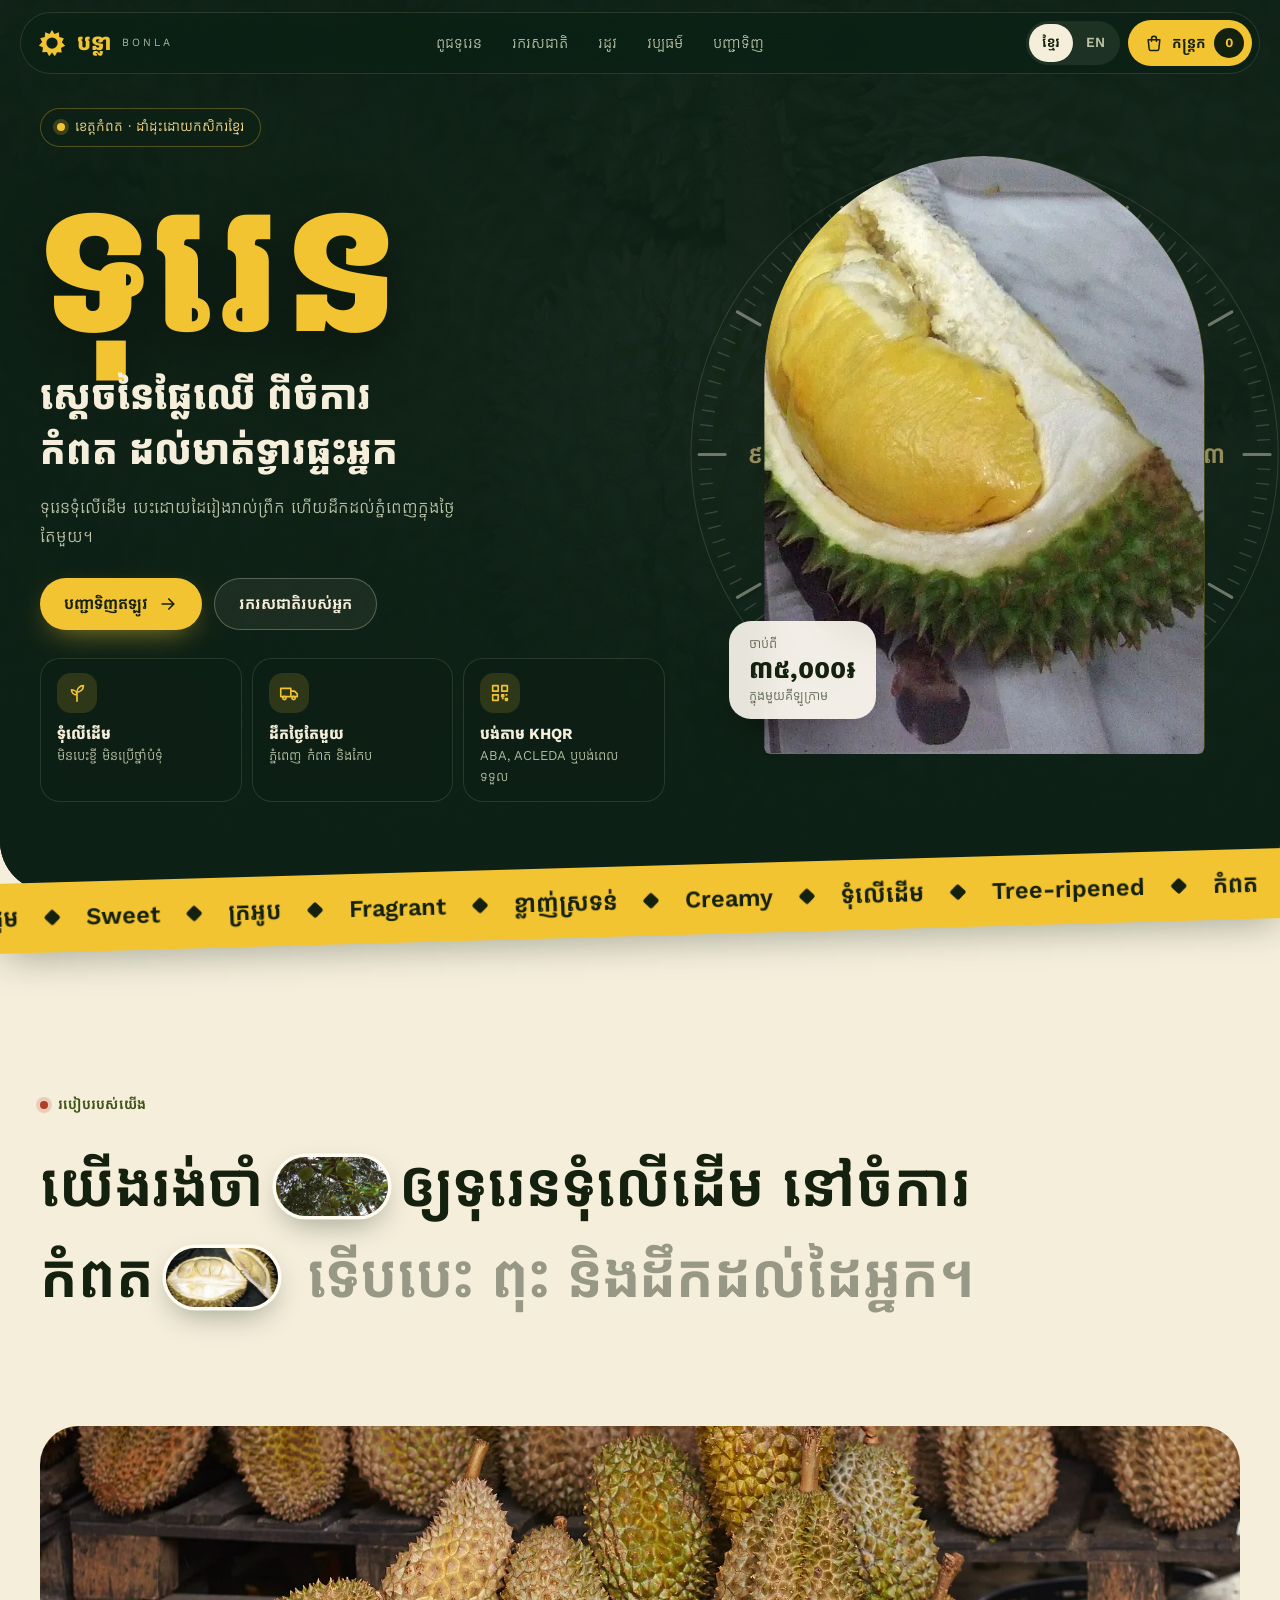
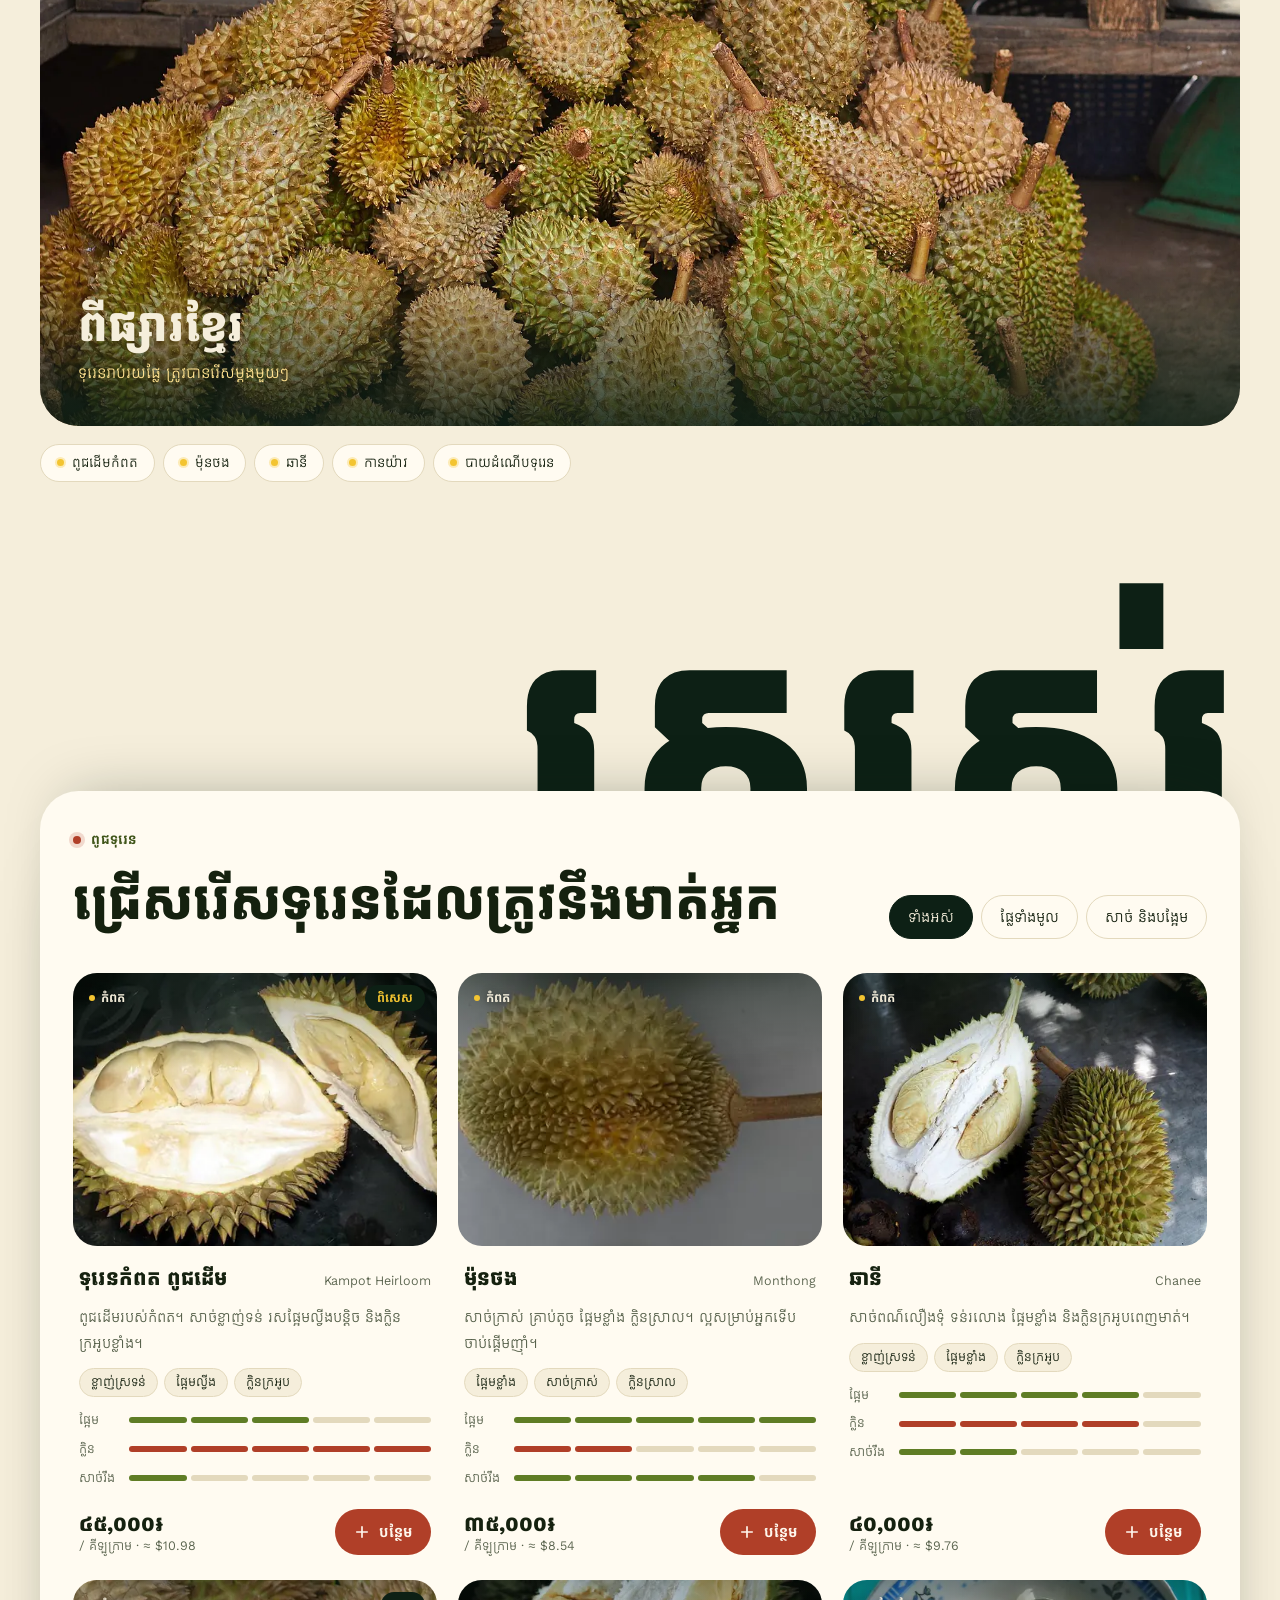
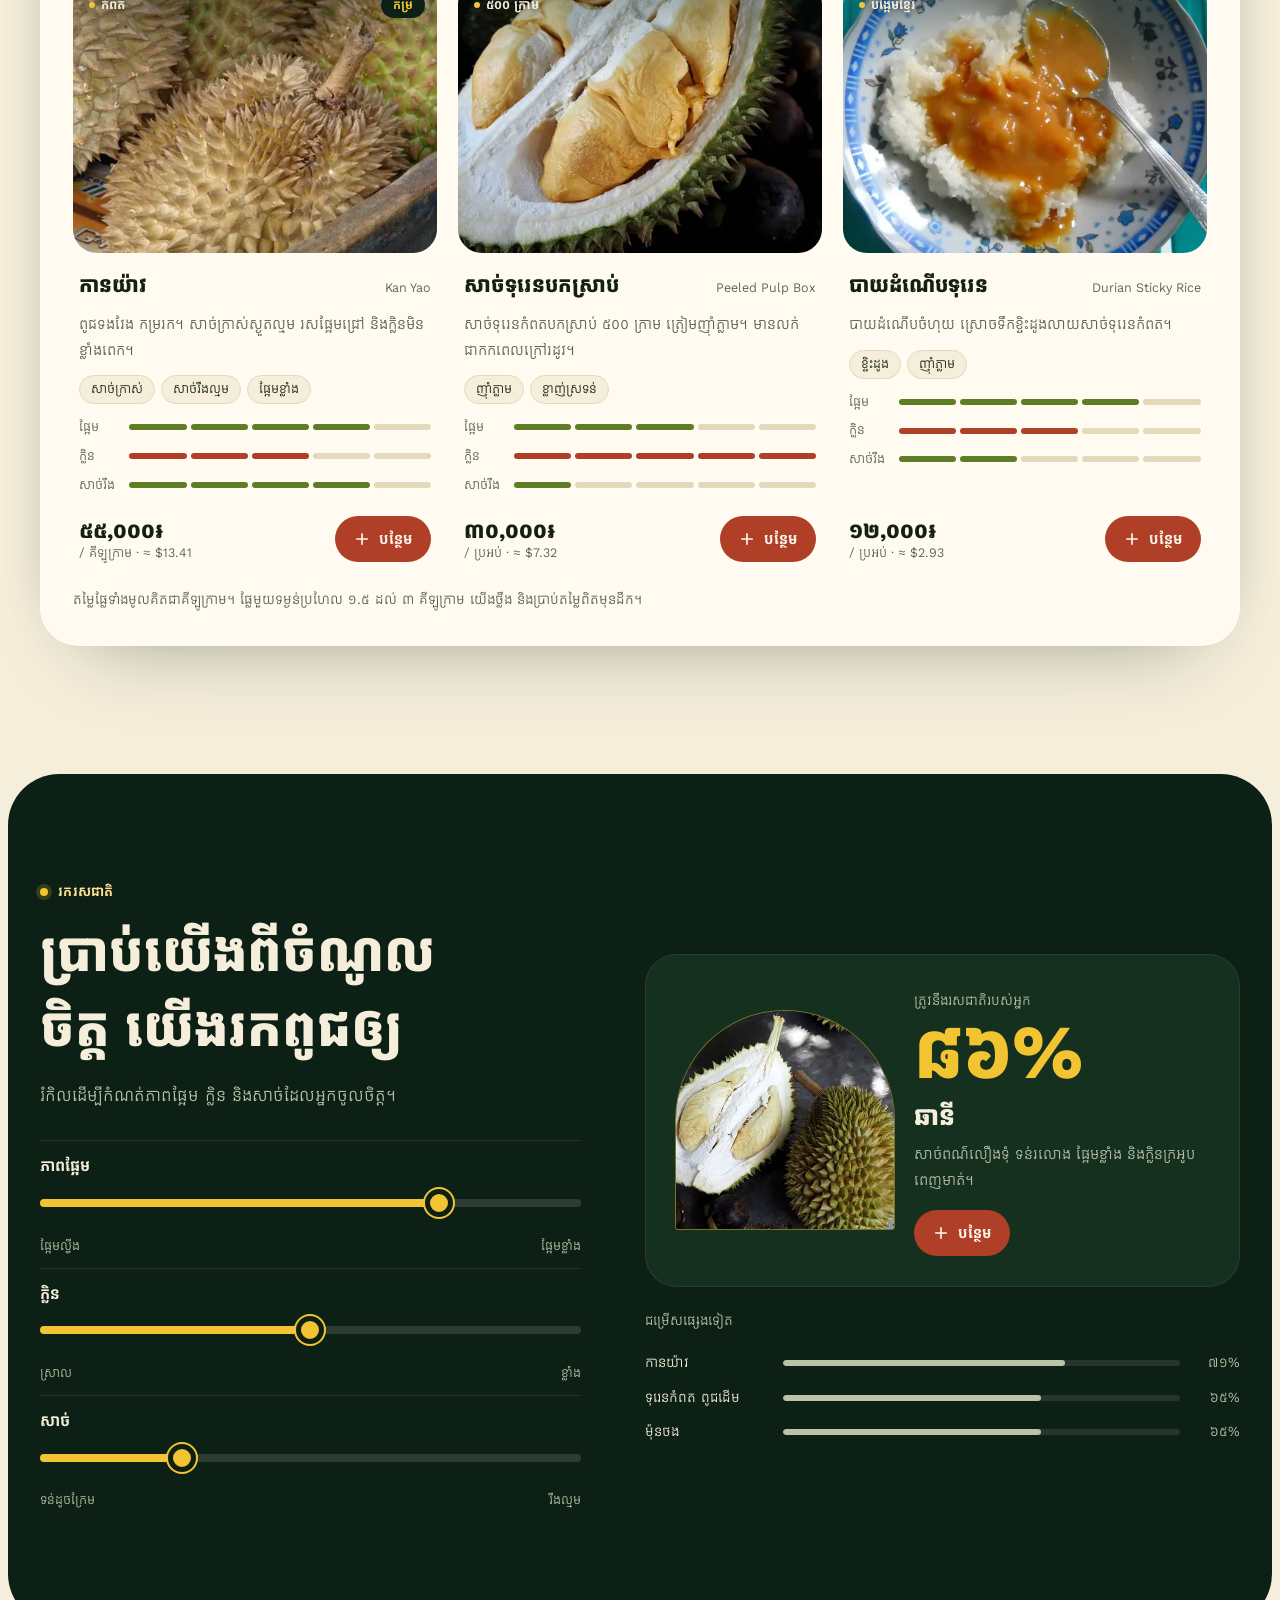
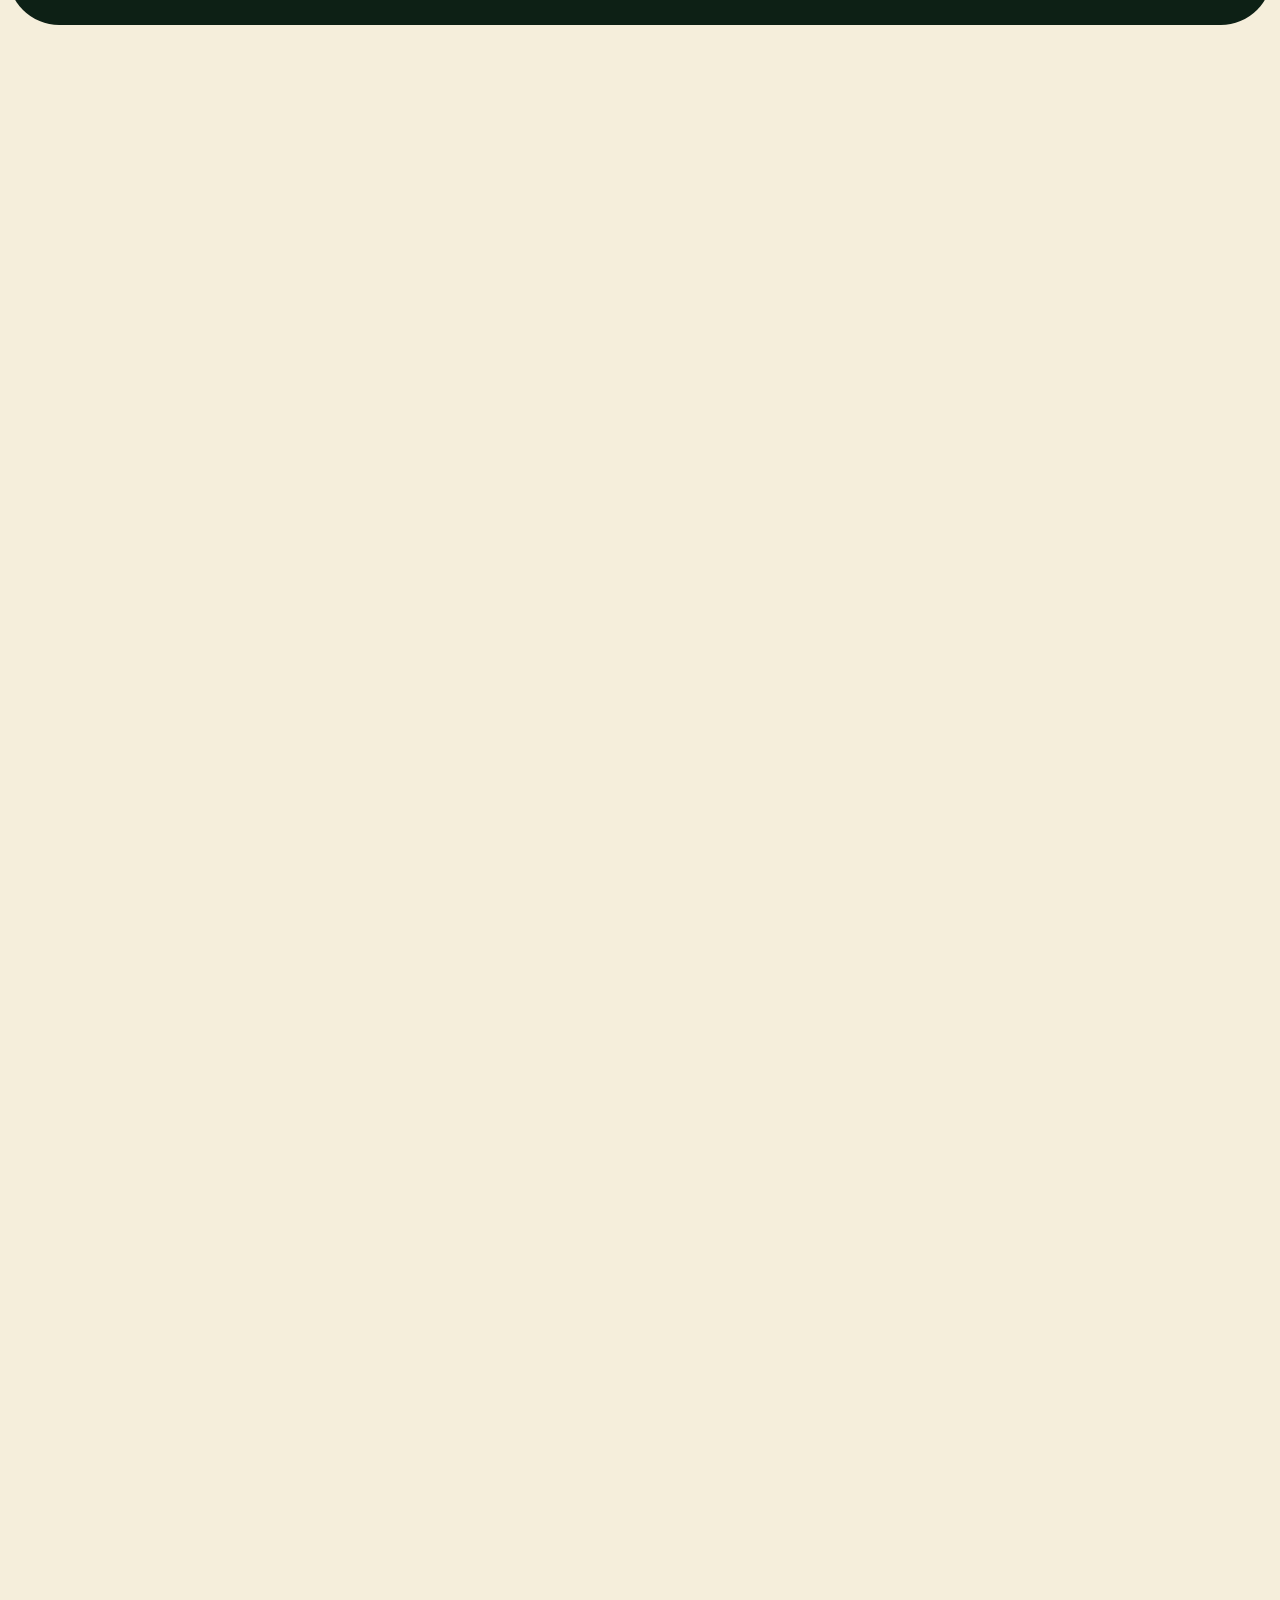
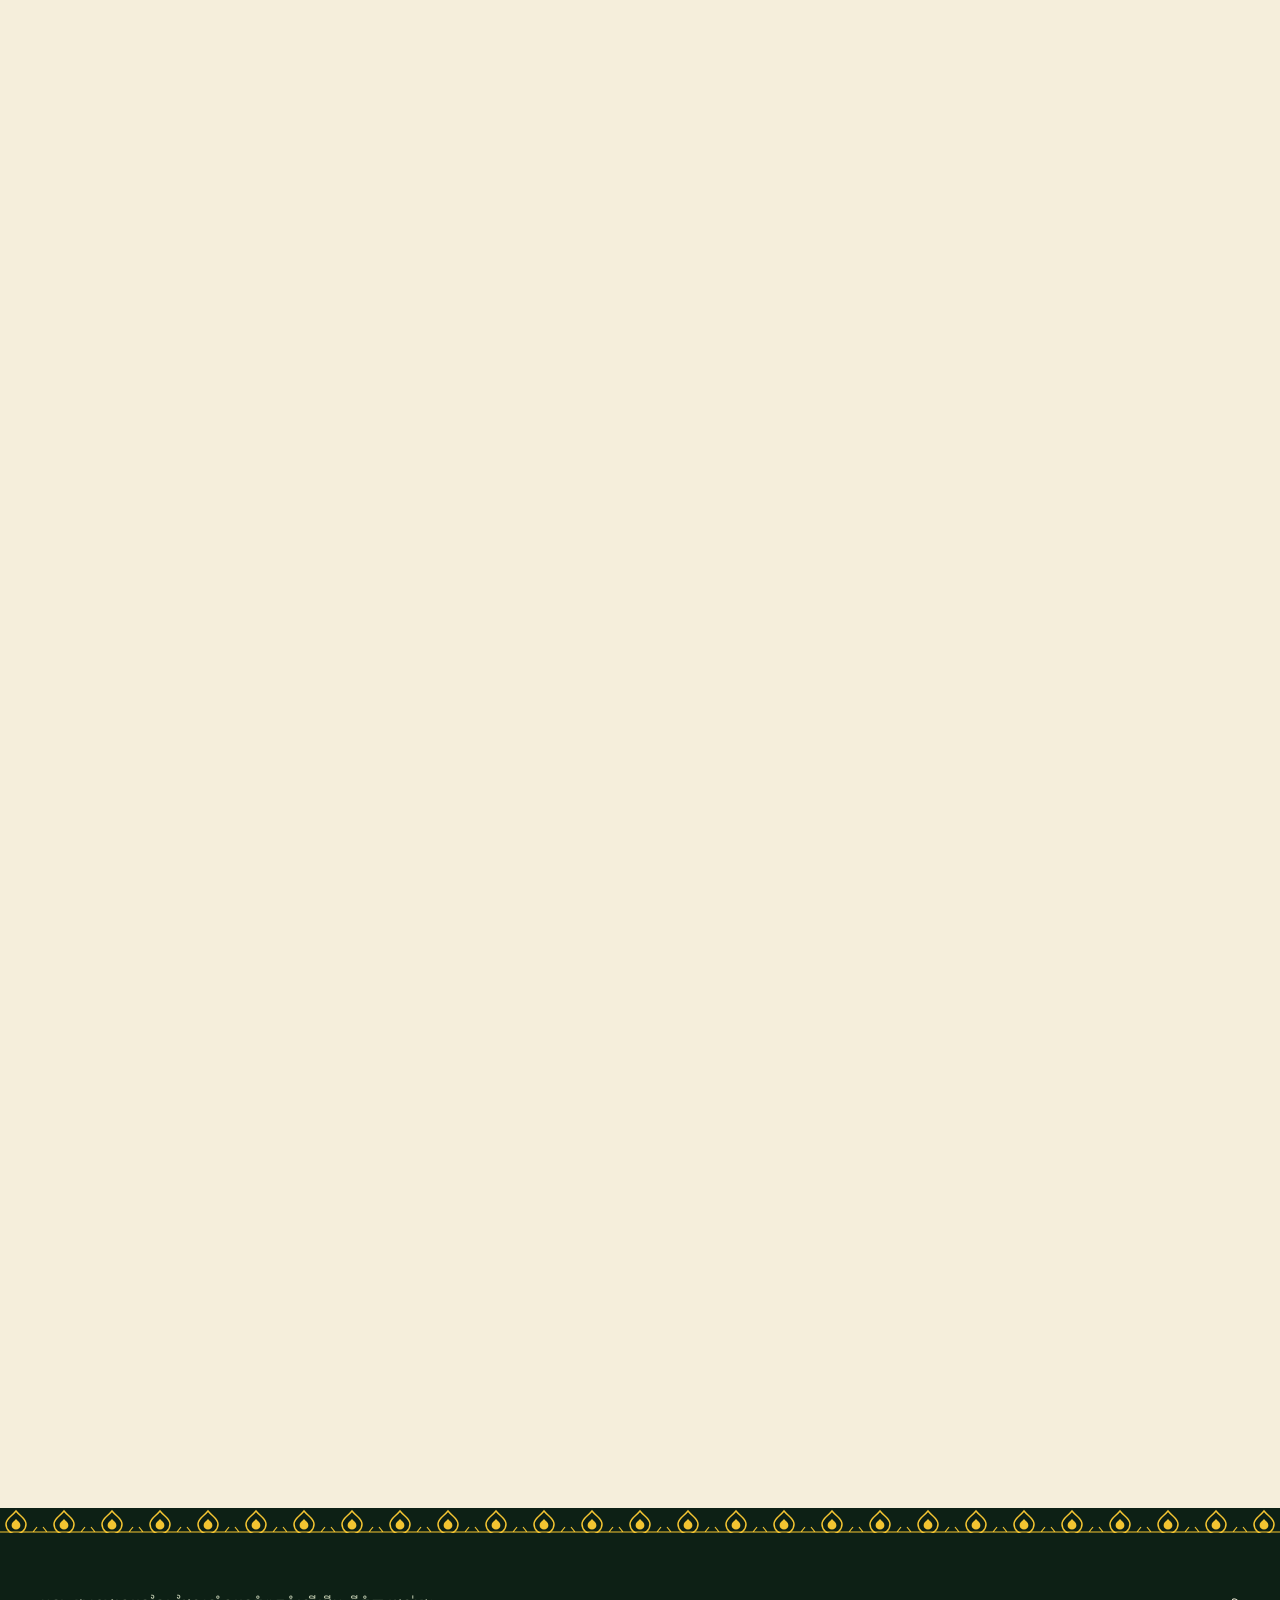
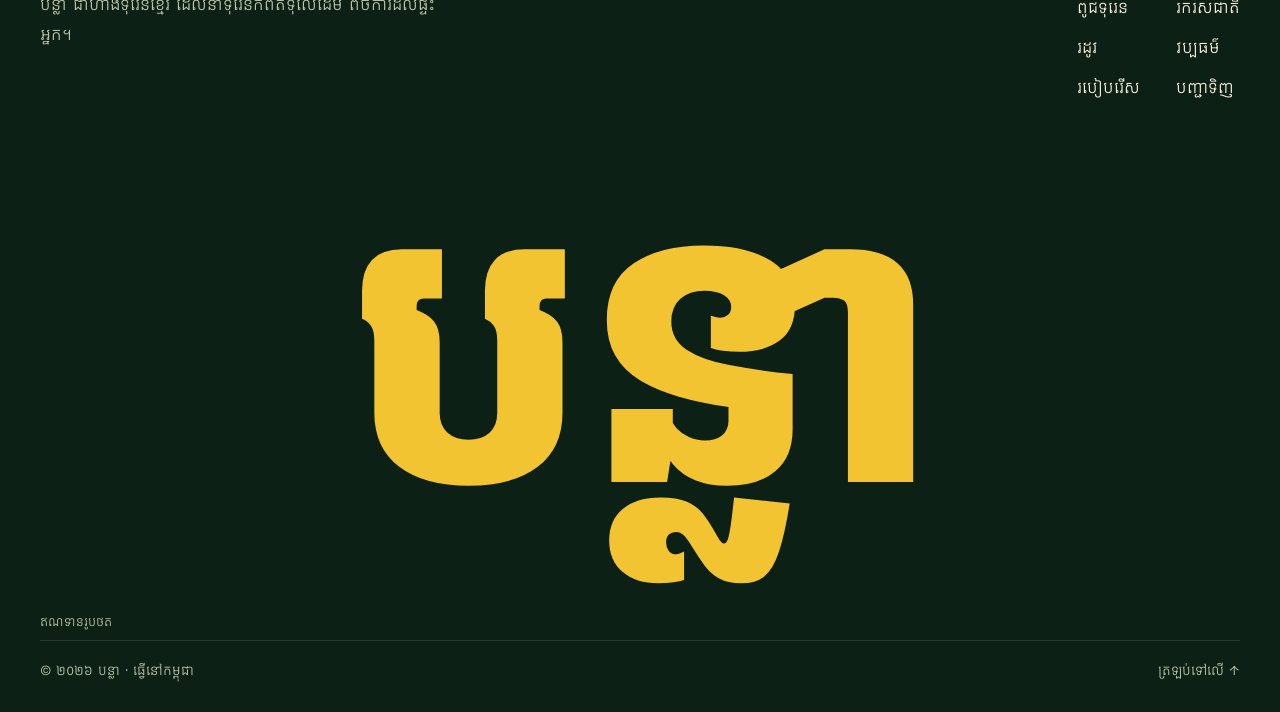
==== index.html @ b30dd7f8 "Bonla: Khmer durian store with real photography Bilingual Khmer/English storefront for Kampot durian" ====
<!doctype html>
<html lang="km">
<head>
  <meta charset="utf-8">
  <meta name="viewport" content="width=device-width, initial-scale=1, viewport-fit=cover">
  <title>បន្លា · Bonla — ទុរេនកំពត</title>
  <meta name="description" content="បន្លា — ហាងទុរេនកំពតទុំលើដើម ដឹកដល់ផ្ទះក្នុងថ្ងៃតែមួយ។ Bonla: tree-ripened Kampot durian, delivered same day in Phnom Penh, Kampot and Kep.">
  <meta name="theme-color" content="#0D2015">
  <link rel="canonical" href="https://tmeta-sudo.github.io/bonla/">
  <meta property="og:type" content="website">
  <meta property="og:site_name" content="Bonla">
  <meta property="og:title" content="បន្លា · Bonla — ទុរេនកំពត">
  <meta property="og:description" content="Tree-ripened Kampot durian from Khmer farmers, delivered same day.">
  <meta property="og:url" content="https://tmeta-sudo.github.io/bonla/">
  <meta property="og:image" content="https://tmeta-sudo.github.io/bonla/assets/photos/market-960.webp">
  <meta property="og:locale" content="km_KH">
  <meta property="og:locale:alternate" content="en_US">
  <meta name="twitter:card" content="summary_large_image">
  <link rel="icon" href="assets/img/favicon.svg" type="image/svg+xml">
  <link rel="manifest" href="site.webmanifest">
  <link rel="preconnect" href="https://fonts.googleapis.com">
  <link rel="preconnect" href="https://fonts.gstatic.com" crossorigin>
  <link rel="stylesheet" href="https://fonts.googleapis.com/css2?family=Kantumruy+Pro:ital,wght@0,300..700;1,300..700&display=swap">
  <link rel="preload" as="image" href="assets/photos/hero-open-560.webp" imagesrcset="assets/photos/hero-open-560.webp 560w, assets/photos/hero-open-1000.webp 922w" imagesizes="(max-width: 820px) 80vw, 460px" fetchpriority="high">
  <link rel="stylesheet" href="assets/css/styles.css">
  <script defer src="assets/js/data.js"></script>
  <script defer src="assets/js/app.js"></script>
  <script type="application/ld+json">
  {
    "@context": "https://schema.org",
    "@type": "Store",
    "name": "Bonla · បន្លា",
    "description": "Tree-ripened Kampot durian, delivered same day.",
    "url": "https://tmeta-sudo.github.io/bonla/",
    "image": "https://tmeta-sudo.github.io/bonla/assets/photos/market-960.webp",
    "areaServed": ["Phnom Penh", "Kampot", "Kep", "Cambodia"],
    "address": { "@type": "PostalAddress", "addressLocality": "Kampot", "addressCountry": "KH" },
    "currenciesAccepted": "KHR, USD",
    "paymentAccepted": "KHQR, Cash"
  }
  </script>
</head>
<body>
<a class="skip" href="#varieties" data-i18n="a11y.skip">រំលងទៅពូជទុរេន</a>

<header class="nav" id="nav">
  <div class="nav__in">
    <a class="brand" href="#top" aria-label="Bonla">
      <span class="brand__mark" aria-hidden="true"><svg viewBox="0 0 32 32"><path d="M16 2l2.6 4.3 4.7-1.7.4 5 4.9 1.2-2.1 4.5 3.5 3.6-4.4 2.3.8 5-5-.3L19 30l-3-4-3 4-2.4-4.4-5 .3.8-5-4.4-2.3 3.5-3.6L3.4 10.8l4.9-1.2.4-5 4.7 1.7z" fill="currentColor"/><circle cx="16" cy="16" r="6" fill="#0D2015"/></svg></span>
      <span class="brand__km">បន្លា</span>
      <span class="brand__en">BONLA</span>
    </a>
    <nav class="nav__links" aria-label="Main">
      <a href="#varieties" data-i18n="nav.varieties">ពូជទុរេន</a>
      <a href="#finder" data-i18n="nav.finder">រករសជាតិ</a>
      <a href="#season" data-i18n="nav.season">រដូវ</a>
      <a href="#culture" data-i18n="nav.culture">វប្បធម៌</a>
      <a href="#order" data-i18n="nav.order">បញ្ជាទិញ</a>
    </nav>
    <div class="nav__actions">
      <div class="lang" role="group" aria-label="Language">
        <button type="button" data-lang="km" aria-pressed="true">ខ្មែរ</button>
        <button type="button" data-lang="en" aria-pressed="false">EN</button>
      </div>
      <button type="button" class="cart-btn" id="cartOpen" aria-haspopup="dialog">
        <svg viewBox="0 0 24 24" aria-hidden="true"><path d="M5 8h14l-1.2 11.2a2 2 0 0 1-2 1.8H8.2a2 2 0 0 1-2-1.8L5 8z" fill="none" stroke="currentColor" stroke-width="1.8" stroke-linejoin="round"/><path d="M9 10V7a3 3 0 0 1 6 0v3" fill="none" stroke="currentColor" stroke-width="1.8" stroke-linecap="round"/></svg>
        <span class="cart-btn__label" data-i18n="nav.cart">កន្ត្រក</span>
        <span class="cart-btn__count" id="cartCount">០</span>
      </button>
    </div>
  </div>
</header>

<main>
  <!-- HERO -->
  <section class="hero" id="top">
    <img class="hero__bg" src="assets/photos/hero-texture-960.webp" srcset="assets/photos/hero-texture-960.webp 960w, assets/photos/hero-texture-1920.webp 1920w" sizes="100vw" alt="" width="1920" height="1280" decoding="async">
    <div class="wrap hero__in" id="heroStage">
      <div class="hero__copy">
        <p class="eyebrow"><span class="dot" aria-hidden="true"></span><span data-i18n="hero.eyebrow">ខេត្តកំពត · ដាំដុះដោយកសិករខ្មែរ</span></p>
        <p class="hero__word" aria-hidden="true">ទុរេន</p>
        <h1 data-i18n="hero.title">ស្តេចនៃផ្លែឈើ ពីចំការកំពត ដល់មាត់ទ្វារផ្ទះអ្នក</h1>
        <p class="hero__sub" data-i18n="hero.sub">ទុរេនទុំលើដើម បេះដោយដៃរៀងរាល់ព្រឹក ហើយដឹកដល់ភ្នំពេញក្នុងថ្ងៃតែមួយ។</p>
        <div class="hero__cta">
          <a class="btn btn--gold" href="#varieties"><span data-i18n="hero.cta1">បញ្ជាទិញឥឡូវ</span><svg viewBox="0 0 24 24" aria-hidden="true"><path d="M5 12h14M13 6l6 6-6 6" fill="none" stroke="currentColor" stroke-width="2" stroke-linecap="round" stroke-linejoin="round"/></svg></a>
          <a class="btn btn--ghost" href="#finder" data-i18n="hero.cta2">រករសជាតិរបស់អ្នក</a>
        </div>
      </div>
      <div class="hero__visual">
        <svg class="dial" id="dial" viewBox="-300 -300 600 600" aria-hidden="true"></svg>
        <figure class="arch">
          <img src="assets/photos/hero-open-560.webp" srcset="assets/photos/hero-open-560.webp 560w, assets/photos/hero-open-1000.webp 922w" sizes="(max-width: 820px) 80vw, 460px" width="922" height="1253" alt="ទុរេនពុះចំហ សាច់ពណ៌លឿងទុំ" data-i18n-alt="hero.alt" fetchpriority="high">
        </figure>
        <div class="float-card" aria-hidden="true">
          <span class="float-card__k" data-i18n="hero.cardK">ចាប់ពី</span>
          <strong id="heroFrom">៣៥,០០០៛</strong>
          <span class="float-card__k" data-i18n="hero.cardU">ក្នុងមួយគីឡូក្រាម</span>
        </div>
      </div>
      <ul class="facts">
        <li><span class="facts__ic" aria-hidden="true"><svg viewBox="0 0 24 24"><path d="M12 21V11M12 11c0-4 3-7 7-7 0 4-3 7-7 7zM12 14c0-3-2.5-5.5-6-5.5 0 3 2.5 5.5 6 5.5z" fill="none" stroke="currentColor" stroke-width="1.8" stroke-linecap="round" stroke-linejoin="round"/></svg></span><div><strong data-i18n="facts.t1">ទុំលើដើម</strong><span data-i18n="facts.d1">មិនបេះខ្ចី មិនប្រើថ្នាំបំទុំ</span></div></li>
        <li><span class="facts__ic" aria-hidden="true"><svg viewBox="0 0 24 24"><path d="M3 7h11v9H3zM14 10h4l3 3v3h-7" fill="none" stroke="currentColor" stroke-width="1.8" stroke-linejoin="round"/><circle cx="7" cy="17.5" r="1.8" fill="none" stroke="currentColor" stroke-width="1.8"/><circle cx="17" cy="17.5" r="1.8" fill="none" stroke="currentColor" stroke-width="1.8"/></svg></span><div><strong data-i18n="facts.t2">ដឹកថ្ងៃតែមួយ</strong><span data-i18n="facts.d2">ភ្នំពេញ កំពត និងកែប</span></div></li>
        <li><span class="facts__ic" aria-hidden="true"><svg viewBox="0 0 24 24"><path d="M4 4h6v6H4zM14 4h6v6h-6zM4 14h6v6H4zM14 14h2v2h-2zM18 18h2v2h-2zM14 18h2M18 14h2" fill="none" stroke="currentColor" stroke-width="1.8" stroke-linejoin="round"/></svg></span><div><strong data-i18n="facts.t3">បង់តាម KHQR</strong><span data-i18n="facts.d3">ABA, ACLEDA ឬបង់ពេលទទួល</span></div></li>
      </ul>
    </div>
  </section>

  <!-- MARQUEE -->
  <div class="marquee" aria-hidden="true">
    <div class="marquee__track">
      <span>ផ្អែម</span><i></i><span>Sweet</span><i></i><span>ក្រអូប</span><i></i><span>Fragrant</span><i></i><span>ខ្លាញ់ស្រទន់</span><i></i><span>Creamy</span><i></i><span>ទុំលើដើម</span><i></i><span>Tree-ripened</span><i></i><span>កំពត</span><i></i><span>Kampot</span><i></i>
      <span>ផ្អែម</span><i></i><span>Sweet</span><i></i><span>ក្រអូប</span><i></i><span>Fragrant</span><i></i><span>ខ្លាញ់ស្រទន់</span><i></i><span>Creamy</span><i></i><span>ទុំលើដើម</span><i></i><span>Tree-ripened</span><i></i><span>កំពត</span><i></i><span>Kampot</span><i></i>
    </div>
  </div>

  <!-- STATEMENT -->
  <section class="statement">
    <div class="wrap">
      <p class="kicker"><span class="dot" aria-hidden="true"></span><span data-i18n="statement.kicker">របៀបរបស់យើង</span></p>
      <p class="statement__text reveal" data-i18n="statement.text">យើងរង់ចាំ<span class="ci ci--tree" aria-hidden="true"></span>ឲ្យទុរេនទុំលើដើម នៅចំការកំពត<span class="ci ci--open" aria-hidden="true"></span> <span class="fade">ទើបបេះ ពុះ និងដឹកដល់ដៃអ្នក។</span></p>
    </div>
  </section>

  <!-- MARKET BAND -->
  <section class="band">
    <div class="wrap">
      <figure class="band__fig">
        <img src="assets/photos/market-960.webp" srcset="assets/photos/market-960.webp 960w, assets/photos/market-1920.webp 1863w" sizes="(max-width: 1240px) 100vw, 1200px" width="1863" height="1241" alt="គំនរទុរេននៅផ្សារក្នុងប្រទេសកម្ពុជា" data-i18n-alt="band.alt" loading="lazy" decoding="async">
        <figcaption class="band__cap">
          <span class="band__title" data-i18n="band.title">ពីផ្សារខ្មែរ</span>
          <span class="band__sub" data-i18n="band.sub">ទុរេនរាប់រយផ្លែ ត្រូវបានរើសម្តងមួយៗ</span>
        </figcaption>
      </figure>
      <ul class="band__tags">
        <li data-i18n="band.t1">ពូជដើមកំពត</li>
        <li data-i18n="band.t2">ម៉ុនថង</li>
        <li data-i18n="band.t3">ឆានី</li>
        <li data-i18n="band.t4">កានយ៉ាវ</li>
        <li data-i18n="band.t5">បាយដំណើបទុរេន</li>
      </ul>
    </div>
  </section>

  <!-- VARIETIES -->
  <section class="varieties" id="varieties">
    <div class="wrap">
      <div class="bigword" aria-hidden="true">ស្រស់</div>
      <div class="panel">
        <div class="sec-head">
          <div>
            <p class="kicker"><span class="dot" aria-hidden="true"></span><span data-i18n="var.kicker">ពូជទុរេន</span></p>
            <h2 data-i18n="var.title">ជ្រើសរើសទុរេនដែលត្រូវនឹងមាត់អ្នក</h2>
          </div>
          <div class="filters" role="group" aria-label="Filter">
            <button type="button" class="filter" data-filter="all" aria-pressed="true" data-i18n="var.all">ទាំងអស់</button>
            <button type="button" class="filter" data-filter="fruit" aria-pressed="false" data-i18n="var.fruit">ផ្លែទាំងមូល</button>
            <button type="button" class="filter" data-filter="treat" aria-pressed="false" data-i18n="var.treat">សាច់ និងបង្អែម</button>
          </div>
        </div>
        <div class="grid" id="productGrid"></div>
        <p class="note" data-i18n="var.note">តម្លៃផ្លែទាំងមូលគិតជាគីឡូក្រាម។ ផ្លែមួយទម្ងន់ប្រហែល ១.៥ ដល់ ៣ គីឡូក្រាម យើងថ្លឹង និងប្រាប់តម្លៃពិតមុនដឹក។</p>
      </div>
    </div>
  </section>

  <!-- FINDER -->
  <section class="finder" id="finder">
    <div class="wrap finder__in">
      <div class="finder__controls">
        <p class="kicker kicker--dark"><span class="dot" aria-hidden="true"></span><span data-i18n="finder.kicker">រករសជាតិ</span></p>
        <h2 data-i18n="finder.title">ប្រាប់យើងពីចំណូលចិត្ត យើងរកពូជឲ្យ</h2>
        <p class="lead" data-i18n="finder.sub">រំកិលដើម្បីកំណត់ភាពផ្អែម ក្លិន និងសាច់ដែលអ្នកចូលចិត្ត។</p>
        <div class="range">
          <label for="fSweet" data-i18n="finder.sweet">ភាពផ្អែម</label>
          <input type="range" id="fSweet" min="1" max="5" step="1" value="4">
          <div class="range__ends"><span data-i18n="finder.sweetLo">ផ្អែមល្វីង</span><span data-i18n="finder.sweetHi">ផ្អែមខ្លាំង</span></div>
        </div>
        <div class="range">
          <label for="fAroma" data-i18n="finder.aroma">ក្លិន</label>
          <input type="range" id="fAroma" min="1" max="5" step="1" value="3">
          <div class="range__ends"><span data-i18n="finder.aromaLo">ស្រាល</span><span data-i18n="finder.aromaHi">ខ្លាំង</span></div>
        </div>
        <div class="range">
          <label for="fTexture" data-i18n="finder.texture">សាច់</label>
          <input type="range" id="fTexture" min="1" max="5" step="1" value="2">
          <div class="range__ends"><span data-i18n="finder.textureLo">ទន់ដូចក្រែម</span><span data-i18n="finder.textureHi">រឹងល្មម</span></div>
        </div>
      </div>
      <div class="finder__result" id="finderResult" aria-live="polite"></div>
    </div>
  </section>

  <!-- SEASON -->
  <section class="season cv" id="season">
    <div class="wrap">
      <div class="season__top">
        <div>
          <p class="kicker"><span class="dot" aria-hidden="true"></span><span data-i18n="season.kicker">រដូវប្រមូលផល</span></p>
          <h2 data-i18n="season.title">ទុរេនកំពតមកដល់ម្តងក្នុងមួយឆ្នាំ</h2>
          <p class="lead" data-i18n="season.sub">រដូវប្រមូលផលប្រហែលពីខែឧសភា ដល់ខែកក្កដា ហើយអាចប្រែប្រួលតាមភ្លៀង។</p>
          <div class="season__now" id="seasonNow"></div>
        </div>
        <figure class="season__fig">
          <img src="assets/photos/tree-600.webp" srcset="assets/photos/tree-600.webp 600w, assets/photos/tree-1200.webp 1200w" sizes="(max-width: 820px) 100vw, 480px" width="1200" height="900" alt="ផ្លែទុរេនព្យួរលើដើម" data-i18n-alt="season.alt" loading="lazy" decoding="async">
        </figure>
      </div>
      <ol class="months" id="months"></ol>
      <ul class="legend">
        <li><i class="lg lg--peak"></i><span data-i18n="season.peak">ពេញរដូវ</span></li>
        <li><i class="lg lg--edge"></i><span data-i18n="season.edge">ដើម ឬចុងរដូវ</span></li>
        <li><i class="lg lg--off"></i><span data-i18n="season.off">ក្រៅរដូវ (មានសាច់កក)</span></li>
      </ul>
    </div>
  </section>

  <!-- CULTURE -->
  <section class="culture cv" id="culture">
    <div class="wrap">
      <div class="culture__head">
        <span class="outline" aria-hidden="true">ស្តេចផ្លែឈើ</span>
        <p class="kicker"><span class="dot" aria-hidden="true"></span><span data-i18n="culture.kicker">វប្បធម៌</span></p>
        <h2 data-i18n="culture.title">ទុរេន និងកំពត</h2>
      </div>
      <div class="kbach" aria-hidden="true"></div>
      <div class="culture__grid">
        <article class="ccard ccard--wide reveal">
          <figure class="ccard__fig"><img src="assets/photos/roundabout-700.webp" srcset="assets/photos/roundabout-700.webp 700w, assets/photos/roundabout-1400.webp 1400w" sizes="(max-width: 820px) 100vw, 640px" width="1400" height="1037" alt="រូបចម្លាក់ទុរេនធំ នៅរង្វង់មូលក្រុងកំពត" data-i18n-alt="culture.c1alt" loading="lazy" decoding="async"></figure>
          <div class="ccard__body">
            <h3 data-i18n="culture.c1t">រង្វង់មូលទុរេន</h3>
            <p data-i18n="culture.c1d">កណ្តាលក្រុងកំពត មានរូបចម្លាក់ទុរេនធំមួយ ជាសញ្ញាសម្គាល់ថាខេត្តនេះស្រឡាញ់ផ្លែឈើនេះប៉ុណ្ណា។</p>
          </div>
        </article>
        <article class="ccard reveal">
          <figure class="ccard__fig"><img src="assets/photos/kampot-480.webp" srcset="assets/photos/kampot-480.webp 480w, assets/photos/kampot-900.webp 800w" sizes="(max-width: 820px) 100vw, 400px" width="800" height="534" alt="ទុរេនពុះជាពីរ" data-i18n-alt="culture.c2alt" loading="lazy" decoding="async"></figure>
          <div class="ccard__body">
            <h3 data-i18n="culture.c2t">ពុះជុំគ្នា</h3>
            <p data-i18n="culture.c2d">ទុរេនមិនមែនសម្រាប់ញ៉ាំម្នាក់ឯងទេ។ គេពុះវាជុំគ្នា នៅតូបតាមផ្លូវ ឬនៅផ្ទះជាមួយគ្រួសារ។</p>
          </div>
        </article>
        <article class="ccard reveal">
          <figure class="ccard__fig"><img src="assets/photos/orchard-700.webp" srcset="assets/photos/orchard-700.webp 700w, assets/photos/orchard-1400.webp 1400w" sizes="(max-width: 820px) 100vw, 400px" width="1400" height="1050" alt="ដើមទុរេនក្នុងចំការ" data-i18n-alt="culture.c3alt" loading="lazy" decoding="async"></figure>
          <div class="ccard__body">
            <h3 data-i18n="culture.c3t">ទុំលើដើម</h3>
            <p data-i18n="culture.c3d">កសិករកំពតទុកឲ្យផ្លែទុំលើដើម ទើបសាច់ខ្លាញ់ ផ្អែម និងមានក្លិនក្រអូបពេញលេញ។</p>
          </div>
        </article>
      </div>
    </div>
  </section>

  <!-- HOW TO CHOOSE -->
  <section class="choose cv" id="choose">
    <div class="wrap">
      <p class="kicker"><span class="dot" aria-hidden="true"></span><span data-i18n="choose.kicker">របៀបរើស</span></p>
      <h2 data-i18n="choose.title">រើសទុរេនដូចអ្នកលក់នៅផ្សារ</h2>
      <ol class="steps">
        <li class="step reveal"><span class="step__n">១</span><h3 data-i18n="choose.s1t">ហិតក្លិន</h3><p data-i18n="choose.s1d">ក្លិនក្រអូបខ្លាំងនៅជិតទង មានន័យថាផ្លែទុំល្អ។</p></li>
        <li class="step reveal"><span class="step__n">២</span><h3 data-i18n="choose.s2t">គោះស្តាប់</h3><p data-i18n="choose.s2d">គោះស្រាលៗ បើឮសំឡេងប្រហោងបន្តិច សាច់ខាងក្នុងទន់ល្អ។</p></li>
        <li class="step reveal"><span class="step__n">៣</span><h3 data-i18n="choose.s3t">មើលទង</h3><p data-i18n="choose.s3d">ទងស្រស់ មិនស្ងួតខ្មៅ បង្ហាញថាទើបបេះថ្មីៗ។</p></li>
        <li class="step reveal"><span class="step__n">៤</span><h3 data-i18n="choose.s4t">ពុះតាមថ្នេរ</h3><p data-i18n="choose.s4d">រកខ្សែថ្នេររវាងបន្លា ចាក់កាំបិតចូលបន្តិច រួចបើកដោយដៃ។</p></li>
      </ol>
    </div>
  </section>

  <!-- ORDER -->
  <section class="order cv" id="order">
    <div class="wrap">
      <div class="order__panel">
        <div class="order__head">
          <p class="kicker kicker--ink"><span class="dot" aria-hidden="true"></span><span data-i18n="order.kicker">ដឹកជញ្ជូន និងបង់ប្រាក់</span></p>
          <h2 data-i18n="order.title">កុម្ម៉ង់ថ្ងៃនេះ ទទួលបានថ្ងៃនេះ</h2>
          <ol class="howto">
            <li data-i18n="order.h1">ដាក់ទុរេនក្នុងកន្ត្រក</li>
            <li data-i18n="order.h2">ផ្ញើការបញ្ជាទិញតាម Telegram</li>
            <li data-i18n="order.h3">យើងថ្លឹង ហើយផ្ញើ KHQR ឲ្យអ្នកបង់</li>
            <li data-i18n="order.h4">ទទួលទុរេនស្រស់ដល់ផ្ទះ</li>
          </ol>
          <button type="button" class="btn btn--ink" id="orderOpen"><span data-i18n="order.cta">បើកកន្ត្រក</span><svg viewBox="0 0 24 24" aria-hidden="true"><path d="M5 12h14M13 6l6 6-6 6" fill="none" stroke="currentColor" stroke-width="2" stroke-linecap="round" stroke-linejoin="round"/></svg></button>
        </div>
        <div class="order__cols">
          <div>
            <h3 data-i18n="order.zones">តំបន់ដឹកជញ្ជូន</h3>
            <ul class="zones" id="zones"></ul>
          </div>
          <div>
            <h3 data-i18n="order.pay">បង់ប្រាក់</h3>
            <ul class="plain">
              <li data-i18n="order.pay1">ស្កេន KHQR (ABA, ACLEDA, Wing)</li>
              <li data-i18n="order.pay2">ប្រាក់សុទ្ធពេលទទួល</li>
            </ul>
            <h3 data-i18n="order.contact">ទាក់ទង</h3>
            <ul class="plain" id="contact"></ul>
          </div>
        </div>
      </div>
    </div>
  </section>
</main>

<footer class="footer">
  <div class="kbach kbach--gold" aria-hidden="true"></div>
  <div class="wrap">
    <div class="footer__cols">
      <p class="footer__about" data-i18n="footer.about">បន្លា ជាហាងទុរេនខ្មែរ ដែលនាំទុរេនកំពតទុំលើដើម ពីចំការដល់ផ្ទះអ្នក។</p>
      <nav class="footer__links" aria-label="Footer">
        <a href="#varieties" data-i18n="nav.varieties">ពូជទុរេន</a>
        <a href="#finder" data-i18n="nav.finder">រករសជាតិ</a>
        <a href="#season" data-i18n="nav.season">រដូវ</a>
        <a href="#culture" data-i18n="nav.culture">វប្បធម៌</a>
        <a href="#choose" data-i18n="footer.choose">របៀបរើស</a>
        <a href="#order" data-i18n="nav.order">បញ្ជាទិញ</a>
      </nav>
    </div>
    <div class="footer__word" aria-hidden="true">បន្លា</div>
    <details class="credits">
      <summary data-i18n="footer.credits">ឥណទានរូបថត</summary>
      <ul id="credits"></ul>
    </details>
    <p class="footer__legal"><span data-i18n="footer.legal">© ២០២៦ បន្លា · ធ្វើនៅកម្ពុជា</span><a href="#top" data-i18n="footer.top">ត្រឡប់ទៅលើ ↑</a></p>
  </div>
</footer>

<!-- CART DRAWER -->
<dialog class="drawer" id="cart" aria-labelledby="cartTitle">
  <div class="drawer__head">
    <h2 id="cartTitle" data-i18n="cart.title">កន្ត្រករបស់អ្នក</h2>
    <button type="button" class="icon-btn" id="cartClose" data-i18n-aria="cart.close" aria-label="បិទ"><svg viewBox="0 0 24 24" aria-hidden="true"><path d="M6 6l12 12M18 6L6 18" stroke="currentColor" stroke-width="2" stroke-linecap="round"/></svg></button>
  </div>
  <div class="drawer__body">
    <ul class="lines" id="cartLines"></ul>
    <div class="empty" id="cartEmpty" hidden>
      <img class="empty__img" src="assets/photos/pulp-480.webp" width="480" height="360" alt="" loading="lazy" decoding="async">
      <p data-i18n="cart.empty">កន្ត្រករបស់អ្នកនៅទទេ</p>
      <a class="btn btn--gold btn--sm" href="#varieties" id="emptyBrowse" data-i18n="cart.browse">មើលពូជទុរេន</a>
    </div>
    <form class="checkout" id="checkout" novalidate>
      <div class="field">
        <label for="zone" data-i18n="cart.zone">តំបន់ដឹក</label>
        <select id="zone"></select>
      </div>
      <div class="field">
        <label for="cName" data-i18n="cart.name">ឈ្មោះ</label>
        <input id="cName" autocomplete="name" required>
      </div>
      <div class="field">
        <label for="cPhone" data-i18n="cart.phone">លេខទូរស័ព្ទ</label>
        <input id="cPhone" type="tel" autocomplete="tel" inputmode="tel" placeholder="012 345 678" required>
      </div>
      <div class="field">
        <label for="cAddr" data-i18n="cart.addr">អាសយដ្ឋាន</label>
        <textarea id="cAddr" rows="2" autocomplete="street-address"></textarea>
      </div>
      <div class="field">
        <label for="cWhen" data-i18n="cart.when">ពេលចង់ទទួល</label>
        <select id="cWhen"></select>
      </div>
      <p class="form-err" id="formErr" role="alert" hidden></p>
    </form>
  </div>
  <div class="drawer__foot" id="cartFoot">
    <dl class="sum">
      <dt data-i18n="cart.subtotal">សរុបរង (ប្រហាក់ប្រហែល)</dt><dd id="sumSub">០៛</dd>
      <dt data-i18n="cart.delivery">ថ្លៃដឹក</dt><dd id="sumDel">០៛</dd>
      <dt class="sum__total" data-i18n="cart.total">សរុប</dt><dd class="sum__total" id="sumTotal">០៛</dd>
    </dl>
    <a class="btn btn--gold btn--block" id="sendTelegram" href="https://t.me/" target="_blank" rel="noopener"><svg viewBox="0 0 24 24" aria-hidden="true"><path d="M21 4L3 11l6 2 2 6 3-4 5 4z" fill="none" stroke="currentColor" stroke-width="1.8" stroke-linejoin="round"/><path d="M9 13l8-6" stroke="currentColor" stroke-width="1.8" stroke-linecap="round"/></svg><span data-i18n="cart.send">ផ្ញើការបញ្ជាទិញតាម Telegram</span></a>
    <button type="button" class="btn btn--line btn--block" id="copyOrder" data-i18n="cart.copy">ចម្លងសារបញ្ជាទិញ</button>
    <p class="drawer__note" data-i18n="cart.note">យើងនឹងថ្លឹងផ្លែ ហើយផ្ញើតម្លៃពិត និង KHQR ឲ្យអ្នកបង់ប្រាក់។</p>
  </div>
</dialog>

<div class="toast" id="toast" role="status" aria-live="polite"></div>
<noscript><p class="noscript">សូមបើក JavaScript ដើម្បីបញ្ជាទិញ · Please enable JavaScript to order.</p></noscript>
</body>
</html>
---- assets/css/styles.css ----
/* ============================================================
   បន្លា · BANLA — Khmer durian store
   Layout: jungle-dark bookends (hero, finder, footer) frame cream
   "orchard" pages; giant Khmer words act as the structure.
   ============================================================ */
:root {
  color-scheme: light;
  --jungle: #0D2015;
  --jungle-2: #15301F;
  --jungle-3: #1F4329;
  --husk: #5F7D25;
  --husk-ink: #3E5418;
  --gold: #F3C431;
  --gold-2: #FFE291;
  --cream: #F5EEDB;
  --paper: #FFFBF1;
  --ink: #15210F;
  --muted: #56604A;
  --line: #E3D9BD;
  --lacquer: #B03F28;
  --on-dark: #F5EEDB;
  --on-dark-muted: #B9C3A9;

  --font: "Kantumruy Pro", "Noto Sans Khmer", "Khmer OS System", "Leelawadee UI", system-ui, sans-serif;
  --ease: cubic-bezier(.2, .8, .2, 1);
  --spring: cubic-bezier(.34, 1.56, .64, 1);
  --gl: max(20px, env(safe-area-inset-left, 0px));
  --gr: max(20px, env(safe-area-inset-right, 0px));
}

*, *::before, *::after { box-sizing: border-box; }
[hidden] { display: none !important; }
html { scroll-behavior: smooth; scroll-padding-top: 96px; -webkit-text-size-adjust: 100%; }
body {
  margin: 0;
  font-family: var(--font);
  font-size: 17px;
  line-height: 1.75;
  background: var(--cream);
  color: var(--ink);
  -webkit-font-smoothing: antialiased;
  text-rendering: optimizeLegibility;
  overflow-x: clip;
}
html[lang="en"] body { line-height: 1.6; }
body::before {
  content: ""; position: fixed; inset: 0 0 auto; height: env(safe-area-inset-top, 0px);
  background: var(--jungle); z-index: 60;
}
main { overflow-x: clip; }
h1, h2, h3 { margin: 0; font-weight: 700; text-wrap: balance; line-height: 1.4; }
html[lang="en"] :is(h1, h2, h3) { line-height: 1.15; letter-spacing: -.015em; }
p { margin: 0; }
a { color: inherit; }
img, svg { max-width: 100%; }
button, input, select, textarea { font: inherit; color: inherit; }
:focus-visible { outline: 3px solid var(--gold); outline-offset: 3px; border-radius: 8px; }

.wrap {
  max-width: 1240px; margin-inline: auto;
  padding-left: var(--gl); padding-right: var(--gr);
}
.skip {
  position: absolute; left: 12px; top: -60px; z-index: 100;
  background: var(--gold); color: var(--ink); padding: 8px 14px; border-radius: 999px;
}
.skip:focus { top: calc(12px + env(safe-area-inset-top, 0px)); }

.kicker {
  display: inline-flex; align-items: center; gap: 10px;
  font-size: 14px; font-weight: 600; color: var(--husk-ink);
  letter-spacing: .02em;
}
html[lang="en"] .kicker { text-transform: uppercase; letter-spacing: .14em; font-size: 12.5px; }
.kicker .dot, .eyebrow .dot {
  width: 8px; height: 8px; border-radius: 50%; background: var(--lacquer);
  box-shadow: 0 0 0 4px color-mix(in srgb, var(--lacquer) 18%, transparent);
}
.kicker--dark { color: var(--gold-2); }
.kicker--dark .dot { background: var(--gold); box-shadow: 0 0 0 4px rgba(243, 196, 49, .18); }
.kicker--ink { color: var(--ink); }
.kicker--ink .dot { background: var(--ink); box-shadow: 0 0 0 4px rgba(21, 33, 15, .15); }
.lead { color: var(--muted); max-width: 52ch; font-size: 17px; }

h2 { font-size: clamp(30px, 4.2vw, 54px); margin-top: 10px; }

/* ---------- buttons ---------- */
.btn {
  display: inline-flex; align-items: center; justify-content: center; gap: 10px;
  min-height: 52px; padding: 0 24px; border-radius: 999px; border: 0;
  font-weight: 600; font-size: 16px; text-decoration: none; cursor: pointer;
  transition: transform .35s var(--spring), background-color .25s, box-shadow .35s var(--ease);
  -webkit-tap-highlight-color: transparent;
}
.btn svg { width: 20px; height: 20px; transition: transform .35s var(--spring); }
.btn:hover { transform: translateY(-2px); }
.btn:hover svg { transform: translateX(3px); }
.btn:active { transform: translateY(0) scale(.98); }
.btn--gold { background: var(--gold); color: var(--ink); box-shadow: 0 10px 30px -12px rgba(243, 196, 49, .7); }
.btn--gold:hover { background: var(--gold-2); }
.btn--ghost { background: rgba(245, 238, 219, .06); color: var(--on-dark); border: 1px solid rgba(245, 238, 219, .28); }
.btn--ghost:hover { background: rgba(245, 238, 219, .12); }
.btn--ink { background: var(--ink); color: var(--gold); }
.btn--line { background: transparent; color: var(--ink); border: 1.5px solid var(--line); }
.btn--line:hover { border-color: var(--ink); }
.btn--sm { min-height: 44px; font-size: 15px; padding: 0 18px; }
.btn--block { width: 100%; }

/* ---------- nav ---------- */
.nav {
  position: fixed; inset: 0 0 auto; z-index: 50;
  padding-top: calc(12px + env(safe-area-inset-top, 0px));
  padding-left: max(12px, env(safe-area-inset-left, 0px));
  padding-right: max(12px, env(safe-area-inset-right, 0px));
  pointer-events: none;
}
.nav__in {
  pointer-events: auto;
  max-width: 1240px; margin-inline: auto;
  display: flex; align-items: center; gap: 12px;
  padding: 7px 7px 7px 16px; border-radius: 999px;
  color: var(--on-dark);
  background: rgba(13, 32, 21, .62);
  -webkit-backdrop-filter: blur(16px) saturate(150%);
  backdrop-filter: blur(16px) saturate(150%);
  border: 1px solid rgba(245, 238, 219, .12);
  transition: background-color .4s var(--ease), box-shadow .4s var(--ease);
}
.nav.is-scrolled .nav__in { background: rgba(13, 32, 21, .86); box-shadow: 0 18px 40px -20px rgba(0, 0, 0, .55); }
.brand { display: flex; align-items: center; gap: 10px; text-decoration: none; min-height: 44px; }
.brand__mark { width: 30px; height: 30px; color: var(--gold); display: grid; transition: transform .8s var(--spring); }
.brand:hover .brand__mark { transform: rotate(72deg); }
.brand__km { font-size: 22px; font-weight: 700; color: var(--gold); line-height: 1; }
.brand__en { font-size: 11px; letter-spacing: .28em; color: var(--on-dark-muted); }
.nav__links { display: flex; gap: 2px; margin-inline: auto; }
.nav__links a {
  padding: 8px 14px; border-radius: 999px; font-size: 15px; text-decoration: none;
  color: var(--on-dark-muted); transition: color .2s, background-color .2s;
}
.nav__links a:hover { color: var(--on-dark); background: rgba(245, 238, 219, .08); }
.nav__actions { display: flex; align-items: center; gap: 8px; margin-left: auto; }
.nav__links + .nav__actions { margin-left: 0; }
.lang { display: flex; padding: 3px; border-radius: 999px; background: rgba(245, 238, 219, .08); }
.lang button {
  border: 0; background: transparent; color: var(--on-dark-muted);
  min-width: 44px; min-height: 38px; padding: 0 12px; border-radius: 999px; cursor: pointer;
  font-size: 14px; font-weight: 600; transition: background-color .25s, color .25s;
}
.lang button[aria-pressed="true"] { background: var(--on-dark); color: var(--ink); }
.cart-btn {
  display: inline-flex; align-items: center; gap: 8px; border: 0; cursor: pointer;
  min-height: 46px; padding: 0 8px 0 16px; border-radius: 999px;
  background: var(--gold); color: var(--ink); font-weight: 600; font-size: 15px;
  transition: transform .35s var(--spring);
}
.cart-btn:hover { transform: scale(1.04); }
.cart-btn svg { width: 20px; height: 20px; }
.cart-btn__count {
  min-width: 30px; height: 30px; padding: 0 8px; border-radius: 999px;
  display: grid; place-items: center; background: var(--ink); color: var(--gold);
  font-size: 14px; font-variant-numeric: tabular-nums;
}
.cart-btn.bump .cart-btn__count { animation: bump .5s var(--spring); }
@keyframes bump { 40% { transform: scale(1.35); } }

/* ---------- marquee ---------- */
.marquee {
  position: relative; z-index: 6; overflow: hidden;
  margin: -26px -20px 0; padding-block: 14px;
  background: var(--gold); color: var(--ink);
  transform: rotate(-1.6deg);
  box-shadow: 0 20px 40px -24px rgba(13, 32, 21, .6);
}
.marquee__track {
  display: flex; align-items: center; gap: 28px; width: max-content;
  font-size: clamp(18px, 2vw, 24px); font-weight: 600; white-space: nowrap;
  animation: marquee 38s linear infinite;
}
.marquee i { width: 12px; height: 12px; background: var(--ink); transform: rotate(45deg); border-radius: 2px; flex: none; }
@keyframes marquee { to { transform: translateX(-50%); } }

/* ---------- statement ---------- */
.statement { padding-block: clamp(88px, 12vw, 168px) clamp(56px, 8vw, 110px); }
.statement__text {
  margin-top: 22px; font-size: clamp(28px, 4.6vw, 64px); font-weight: 600;
  line-height: 1.55; max-width: 1080px; text-wrap: balance;
}
html[lang="en"] .statement__text { line-height: 1.2; letter-spacing: -.02em; }
.statement__text .fade { color: color-mix(in srgb, var(--ink) 42%, var(--cream)); }
/* ---------- varieties ---------- */
.varieties { padding-bottom: clamp(80px, 10vw, 140px); }
.bigword {
  font-size: clamp(120px, 26vw, 360px); font-weight: 700; line-height: 1;
  color: var(--jungle); text-align: right; letter-spacing: -.02em;
  margin-bottom: -.42em; position: relative; z-index: 0; user-select: none;
}
.panel {
  position: relative; z-index: 1;
  background: var(--paper); border-radius: clamp(24px, 3vw, 40px);
  padding: clamp(18px, 2.6vw, 34px);
  box-shadow: 0 -20px 60px -30px rgba(13, 32, 21, .35), 0 40px 80px -50px rgba(13, 32, 21, .4);
}
.sec-head {
  display: flex; flex-wrap: wrap; justify-content: space-between; align-items: end;
  gap: 20px 32px; margin-bottom: clamp(20px, 3vw, 34px);
}
.sec-head > div { min-width: 0; max-width: 720px; }
.sec-head .lead { margin-top: 12px; }
.filters { display: flex; flex-wrap: wrap; gap: 8px; }
.filter {
  min-height: 44px; padding: 0 18px; border-radius: 999px; cursor: pointer;
  border: 1.5px solid var(--line); background: transparent; color: var(--ink); font-size: 15px;
  transition: background-color .25s, color .25s, border-color .25s;
}
.filter:hover { border-color: var(--ink); }
.filter[aria-pressed="true"] { background: var(--jungle); color: var(--cream); border-color: var(--jungle); }

.grid {
  display: grid; gap: clamp(14px, 1.6vw, 22px);
  grid-template-columns: repeat(auto-fill, minmax(min(100%, 300px), 1fr));
}
.card {
  display: flex; flex-direction: column; min-width: 0;
  animation: cardIn .6s var(--ease) both; animation-delay: calc(var(--i, 0) * 60ms);
}
@keyframes cardIn { from { opacity: 0; transform: translateY(18px); } }
.card__origin {
  position: absolute; top: 14px; left: 16px; font-size: 13px; color: var(--muted);
  display: inline-flex; align-items: center; gap: 6px;
}
.card__origin::before { content: ""; width: 6px; height: 6px; border-radius: 50%; background: var(--husk); }
.badge {
  position: absolute; top: 12px; right: 12px; padding: 2px 12px; border-radius: 999px;
  background: var(--jungle); color: var(--gold); font-size: 12.5px; font-weight: 600;
}
.card__body { display: flex; flex-direction: column; gap: 12px; padding: 18px 6px 4px; flex: 1; }
.card__title { display: flex; flex-wrap: wrap; align-items: baseline; justify-content: space-between; gap: 2px 10px; }
.card__title h3 { font-size: 21px; }
.card__alt { font-size: 13px; color: var(--muted); }
.card__desc { font-size: 15px; color: var(--muted); line-height: 1.7; }
.tags { display: flex; flex-wrap: wrap; gap: 6px; list-style: none; margin: 0; padding: 0; }
.tags li { font-size: 13px; padding: 2px 11px; border-radius: 999px; border: 1px solid var(--line); background: var(--cream); }
.meters { display: grid; grid-template-columns: auto minmax(0, 1fr); gap: 6px 14px; align-items: center; margin: 0; font-size: 13px; }
.meters dt { color: var(--muted); }
.meters dd { margin: 0; display: flex; gap: 4px; }
.seg { flex: 1; height: 6px; border-radius: 3px; background: var(--line); }
.seg.on { background: var(--husk); }
.meters .aroma .seg.on { background: var(--lacquer); }
.card__foot { margin-top: auto; padding-top: 8px; display: flex; align-items: center; justify-content: space-between; gap: 12px; }
.price { display: flex; flex-direction: column; line-height: 1.3; }
.price strong { font-size: 22px; font-variant-numeric: tabular-nums; }
.price span { font-size: 13px; color: var(--muted); }
.add {
  display: inline-flex; align-items: center; gap: 8px; min-height: 46px; padding: 0 18px;
  border: 0; border-radius: 999px; cursor: pointer; font-weight: 600; font-size: 15px;
  background: var(--lacquer); color: #FFF8EE;
  transition: transform .35s var(--spring), background-color .25s;
}
.add svg { width: 18px; height: 18px; }
.add:hover { transform: scale(1.05); background: #962F1B; }
.add.is-added { background: var(--jungle); color: var(--gold); }
.note { margin-top: 22px; font-size: 14px; color: var(--muted); }

/* ---------- finder ---------- */
.finder {
  background: var(--jungle); color: var(--on-dark);
  border-radius: clamp(28px, 4vw, 56px);
  margin-inline: max(8px, env(safe-area-inset-left, 0px)) max(8px, env(safe-area-inset-right, 0px));
  padding-block: clamp(56px, 8vw, 110px);
}
.finder__in { display: grid; grid-template-columns: minmax(0, 1fr) minmax(0, 1.1fr); gap: clamp(32px, 5vw, 80px); align-items: center; }
.finder .lead { color: var(--on-dark-muted); margin: 14px 0 30px; }
.range { padding-block: 10px; border-top: 1px solid rgba(245, 238, 219, .1); }
.range label { font-weight: 600; font-size: 16px; }
.range__ends { display: flex; justify-content: space-between; gap: 12px; font-size: 13px; color: var(--on-dark-muted); }
input[type="range"] {
  -webkit-appearance: none; appearance: none; width: 100%; height: 44px; background: transparent; cursor: pointer; margin: 0;
}
input[type="range"]::-webkit-slider-runnable-track {
  height: 8px; border-radius: 4px;
  background: linear-gradient(90deg, var(--gold) var(--fill, 50%), rgba(245, 238, 219, .14) var(--fill, 50%));
}
input[type="range"]::-moz-range-track { height: 8px; border-radius: 4px; background: rgba(245, 238, 219, .14); }
input[type="range"]::-moz-range-progress { height: 8px; border-radius: 4px; background: var(--gold); }
input[type="range"]::-webkit-slider-thumb {
  -webkit-appearance: none; width: 28px; height: 28px; margin-top: -10px; border-radius: 50%;
  background: var(--gold); border: 5px solid var(--jungle); box-shadow: 0 0 0 2px var(--gold);
  transition: transform .25s var(--spring);
}
input[type="range"]:active::-webkit-slider-thumb { transform: scale(1.2); }
input[type="range"]::-moz-range-thumb {
  width: 18px; height: 18px; border-radius: 50%; background: var(--gold); border: 5px solid var(--jungle); box-shadow: 0 0 0 2px var(--gold);
}
.match {
  display: grid; grid-template-columns: minmax(0, .85fr) minmax(0, 1.15fr); gap: 20px; align-items: center;
  padding: clamp(18px, 2.4vw, 30px); border-radius: 32px;
  background: var(--jungle-2); border: 1px solid rgba(245, 238, 219, .08);
}
.match__pct { font-size: clamp(48px, 6vw, 76px); font-weight: 700; color: var(--gold); line-height: 1; font-variant-numeric: tabular-nums; }
.match__label { font-size: 14px; color: var(--on-dark-muted); }
.match h3 { font-size: 26px; margin-top: 8px; }
.match p { color: var(--on-dark-muted); font-size: 15px; margin-top: 6px; }
.match .add { margin-top: 16px; }
.rank { list-style: none; margin: 18px 0 0; padding: 0; display: grid; gap: 10px; }
.rank li { display: grid; grid-template-columns: minmax(0, 9em) minmax(0, 1fr) 3.4em; gap: 12px; align-items: center; font-size: 14px; }
.rank__bar { height: 6px; border-radius: 3px; background: rgba(245, 238, 219, .1); overflow: hidden; }
.rank__bar i { display: block; height: 100%; background: var(--on-dark-muted); border-radius: 3px; transition: width .6s var(--ease); }
.rank__pct { text-align: right; font-variant-numeric: tabular-nums; color: var(--on-dark-muted); }
.rank__title { margin-top: 22px; font-size: 14px; color: var(--on-dark-muted); }

/* ---------- season ---------- */
.season { padding-block: clamp(80px, 10vw, 140px) clamp(40px, 6vw, 80px); }
.season__now {
  padding: 18px 22px; border-radius: 24px; background: var(--paper); min-width: 0; max-width: 380px;
  border: 1px solid var(--line);
}
.season__now strong { display: block; font-size: 20px; }
.season__now span { font-size: 14px; color: var(--muted); }
.months {
  list-style: none; margin: 0; padding: 0;
  display: grid; grid-template-columns: repeat(12, minmax(0, 1fr)); gap: 8px;
}
.month {
  position: relative; min-height: 132px; padding: 14px 10px; border-radius: 18px;
  display: flex; flex-direction: column; justify-content: space-between; gap: 8px;
  background: var(--paper); border: 1px solid var(--line);
  transition: transform .4s var(--spring);
}
.month:hover { transform: translateY(-4px); }
.month__km { font-weight: 600; font-size: 15px; line-height: 1.4; }
.month__en { font-size: 12px; color: var(--muted); letter-spacing: .06em; text-transform: uppercase; }
.month__bar { height: 36px; border-radius: 10px; background: var(--line); position: relative; overflow: hidden; }
.month__bar i { position: absolute; inset: auto 0 0; background: var(--husk); border-radius: 10px; }
.month[data-s="2"] { background: var(--gold); border-color: var(--gold); }
.month[data-s="2"] .month__bar { background: rgba(21, 33, 15, .12); }
.month[data-s="2"] .month__bar i { background: var(--jungle); }
.month[data-s="2"] .month__en { color: var(--husk-ink); }
.month[data-s="1"] { background: var(--gold-2); border-color: var(--gold-2); }
.month.is-now { outline: 2.5px solid var(--lacquer); outline-offset: 3px; }
.month__now {
  position: absolute; top: -12px; left: 50%; transform: translateX(-50%);
  padding: 0 10px; border-radius: 999px; background: var(--lacquer); color: #FFF8EE;
  font-size: 12px; font-weight: 600; white-space: nowrap; line-height: 22px;
}
.legend { list-style: none; margin: 22px 0 0; padding: 0; display: flex; flex-wrap: wrap; gap: 10px 24px; font-size: 14px; color: var(--muted); }
.legend li { display: inline-flex; align-items: center; gap: 8px; }
.lg { width: 14px; height: 14px; border-radius: 4px; }
.lg--peak { background: var(--gold); }
.lg--edge { background: var(--gold-2); }
.lg--off { background: var(--paper); border: 1px solid var(--line); }

/* ---------- culture ---------- */
.culture { padding-block: clamp(60px, 8vw, 120px); }
.culture__head { position: relative; }
.outline {
  display: block; font-size: clamp(64px, 13vw, 190px); font-weight: 700; line-height: 1.3;
  color: transparent; -webkit-text-stroke: 1.5px color-mix(in srgb, var(--jungle) 35%, transparent);
  white-space: nowrap; overflow: hidden; margin-bottom: -.35em; user-select: none;
}
.kbach {
  height: 24px; margin-block: 30px 34px;
  background: url("data:image/svg+xml,%3Csvg xmlns='http://www.w3.org/2000/svg' viewBox='0 0 48 24'%3E%3Cpath d='M24 2c4.5 5.5 10 7.5 10 13a10 10 0 0 1-20 0c0-5.5 5.5-7.5 10-13z' fill='none' stroke='%235F7D25' stroke-width='1.5'/%3E%3Cpath d='M24 10c2.2 2.6 4.4 3.6 4.4 6.2a4.4 4.4 0 0 1-8.8 0c0-2.6 2.2-3.6 4.4-6.2z' fill='%235F7D25'/%3E%3Cpath d='M0 23h48M3 18l4 5M45 18l-4 5' stroke='%235F7D25' stroke-width='1.2' fill='none'/%3E%3C/svg%3E") repeat-x center / 48px 24px;
}
.kbach--gold {
  margin: 0; height: 26px; background-color: var(--jungle);
  background-image: url("data:image/svg+xml,%3Csvg xmlns='http://www.w3.org/2000/svg' viewBox='0 0 48 24'%3E%3Cpath d='M24 2c4.5 5.5 10 7.5 10 13a10 10 0 0 1-20 0c0-5.5 5.5-7.5 10-13z' fill='none' stroke='%23F3C431' stroke-width='1.5'/%3E%3Cpath d='M24 10c2.2 2.6 4.4 3.6 4.4 6.2a4.4 4.4 0 0 1-8.8 0c0-2.6 2.2-3.6 4.4-6.2z' fill='%23F3C431'/%3E%3Cpath d='M0 23h48M3 18l4 5M45 18l-4 5' stroke='%23F3C431' stroke-width='1.2' fill='none'/%3E%3C/svg%3E");
}
.culture__grid { display: grid; grid-template-columns: repeat(3, minmax(0, 1fr)); gap: 18px; }
/* ---------- choose ---------- */
.choose { padding-block: clamp(40px, 6vw, 80px) clamp(70px, 9vw, 120px); }
.steps { list-style: none; margin: 34px 0 0; padding: 0; display: grid; grid-template-columns: repeat(4, minmax(0, 1fr)); gap: 18px; }
.step { border-top: 2px solid var(--jungle); padding-top: 18px; display: flex; flex-direction: column; gap: 8px; }
.step__n { font-size: 58px; font-weight: 700; line-height: 1.2; color: var(--husk); }
.step h3 { font-size: 21px; }
.step p { color: var(--muted); font-size: 15.5px; }

/* ---------- order ---------- */
.order { padding-bottom: clamp(70px, 9vw, 120px); }
.order__panel {
  background: var(--gold); color: var(--ink); border-radius: clamp(28px, 3.6vw, 48px);
  padding: clamp(24px, 4vw, 56px);
  display: grid; grid-template-columns: minmax(0, 1fr) minmax(0, 1.2fr); gap: clamp(28px, 4vw, 64px);
}
.order__head h2 { margin-bottom: 26px; }
.order__cols { display: grid; grid-template-columns: repeat(2, minmax(0, 1fr)); gap: 28px; }
.order__cols h3 { font-size: 15px; font-weight: 600; margin-bottom: 10px; color: var(--husk-ink); }
html[lang="en"] .order__cols h3 { text-transform: uppercase; letter-spacing: .12em; font-size: 12.5px; }
.order__cols h3:not(:first-child) { margin-top: 24px; }
.zones, .plain { list-style: none; margin: 0; padding: 0; display: grid; gap: 10px; }
.zones li {
  display: grid; grid-template-columns: minmax(0, 1fr) auto; gap: 2px 12px;
  padding: 14px 16px; border-radius: 18px; background: rgba(255, 251, 241, .55);
}
.zones strong { font-size: 16px; }
.zones .fee { font-weight: 700; font-variant-numeric: tabular-nums; }
.zones .eta { grid-column: 1 / -1; font-size: 13.5px; color: var(--husk-ink); }
.plain li { font-size: 16px; display: flex; gap: 10px; align-items: baseline; flex-wrap: wrap; }
.plain li::before { content: ""; width: 8px; height: 8px; border-radius: 2px; transform: rotate(45deg) translateY(-2px); background: var(--ink); flex: none; }
.plain a { font-weight: 600; }
.copyable { user-select: all; font-variant-numeric: tabular-nums; }

/* ---------- footer ---------- */
.footer { background: var(--jungle); color: var(--on-dark); overflow: hidden; padding-bottom: calc(28px + env(safe-area-inset-bottom, 0px)); }
.footer__cols { display: flex; flex-wrap: wrap; justify-content: space-between; gap: 28px; padding-top: 56px; }
.footer__about { max-width: 40ch; color: var(--on-dark-muted); }
.footer__links { display: grid; grid-template-columns: repeat(2, auto); gap: 4px 36px; }
.footer__links a { color: var(--on-dark); text-decoration: none; min-height: 36px; display: inline-flex; align-items: center; }
.footer__links a:hover { color: var(--gold); }
.footer__word {
  font-size: clamp(130px, 30vw, 420px); font-weight: 700; line-height: 1.25; color: var(--gold);
  text-align: center; margin-block: 10px -10px; user-select: none; letter-spacing: -.02em;
}
.footer__legal { display: flex; flex-wrap: wrap; justify-content: space-between; gap: 10px; font-size: 14px; color: var(--on-dark-muted); border-top: 1px solid rgba(245, 238, 219, .12); padding-top: 18px; }
.footer__legal a { text-decoration: none; }
.footer__legal a:hover { color: var(--gold); }

/* ---------- drawer ---------- */
.drawer {
  margin: 0 0 0 auto; padding: 0; border: 0;
  width: min(460px, 100%); height: 100%; max-height: 100%; max-width: 100%;
  background: var(--paper); color: var(--ink);
  border-radius: 28px 0 0 28px;
  box-shadow: -30px 0 80px -30px rgba(0, 0, 0, .5);
}
.drawer[open] { display: flex; flex-direction: column; animation: slideIn .5s var(--ease); }
.drawer.is-closing { animation: slideOut .3s var(--ease) forwards; }
.drawer::backdrop { background: rgba(13, 32, 21, .55); -webkit-backdrop-filter: blur(4px); backdrop-filter: blur(4px); animation: fade .4s var(--ease); }
@keyframes slideIn { from { transform: translateX(100%); } }
@keyframes slideOut { to { transform: translateX(100%); } }
@keyframes fade { from { opacity: 0; } }
.drawer__head {
  display: flex; align-items: center; justify-content: space-between; gap: 12px;
  padding: calc(18px + env(safe-area-inset-top, 0px)) max(22px, env(safe-area-inset-right, 0px)) 14px 22px;
  border-bottom: 1px solid var(--line);
}
.drawer__head h2 { font-size: 24px; margin: 0; }
.icon-btn { width: 44px; height: 44px; border-radius: 50%; border: 1.5px solid var(--line); background: transparent; display: grid; place-items: center; cursor: pointer; transition: transform .35s var(--spring); }
.icon-btn:hover { transform: rotate(90deg); }
.icon-btn svg { width: 20px; height: 20px; }
.drawer__body { flex: 1; overflow-y: auto; overscroll-behavior: contain; padding: 8px max(22px, env(safe-area-inset-right, 0px)) 18px 22px; }
.lines { list-style: none; margin: 0; padding: 0; }
.line { display: grid; grid-template-columns: 64px minmax(0, 1fr) auto; gap: 14px; align-items: center; padding-block: 14px; border-bottom: 1px solid var(--line); animation: cardIn .4s var(--ease); }
.line__art { width: 64px; height: 64px; border-radius: 16px; background: var(--cream); overflow: hidden; }
.line__art img { width: 100%; height: 100%; object-fit: cover; border-radius: 16px; }
.line__name { font-weight: 600; font-size: 15.5px; line-height: 1.5; }
.line__unit { font-size: 13px; color: var(--muted); }
.line__right { display: flex; flex-direction: column; align-items: flex-end; gap: 6px; }
.line__total { font-weight: 700; font-variant-numeric: tabular-nums; }
.qty { display: inline-flex; align-items: center; border: 1.5px solid var(--line); border-radius: 999px; }
.qty button { width: 34px; height: 34px; border: 0; background: transparent; cursor: pointer; font-size: 18px; border-radius: 50%; }
.qty button:hover { background: var(--cream); }
.qty output { min-width: 26px; text-align: center; font-variant-numeric: tabular-nums; font-size: 14px; }
.empty { text-align: center; padding: 30px 0 10px; display: grid; justify-items: center; gap: 14px; color: var(--muted); }
.empty__img { width: 160px; height: 120px; object-fit: cover; border-radius: 20px; }
.checkout { display: grid; gap: 12px; margin-top: 18px; }
.field { display: grid; gap: 4px; }
.field label { font-size: 14px; font-weight: 600; }
.field input, .field select, .field textarea {
  width: 100%; min-height: 46px; padding: 10px 14px; border-radius: 14px;
  border: 1.5px solid var(--line); background: var(--cream); color: var(--ink); font-size: 16px;
  transition: border-color .2s, background-color .2s;
}
.field textarea { resize: vertical; min-height: 64px; }
.field :is(input, select, textarea):focus { outline: none; border-color: var(--husk); background: #fff; }
.field .is-bad { border-color: var(--lacquer); }
.form-err { color: var(--lacquer); font-size: 14px; font-weight: 600; }
.drawer__foot {
  padding: 16px max(22px, env(safe-area-inset-right, 0px)) calc(18px + env(safe-area-inset-bottom, 0px)) 22px;
  border-top: 1px solid var(--line); display: grid; gap: 10px; background: var(--paper);
}
.sum { display: grid; grid-template-columns: 1fr auto; gap: 2px 12px; margin: 0 0 6px; font-size: 15px; }
.sum dt { color: var(--muted); }
.sum dd { margin: 0; text-align: right; font-variant-numeric: tabular-nums; }
.sum .sum__total { font-size: 20px; font-weight: 700; color: var(--ink); margin-top: 4px; }
.drawer__note { font-size: 13px; color: var(--muted); text-align: center; }

/* ---------- toast & fly ---------- */
.toast {
  position: fixed; left: 50%; bottom: calc(22px + env(safe-area-inset-bottom, 0px)); z-index: 80;
  transform: translate(-50%, 140%); opacity: 0;
  max-width: calc(100% - 32px); padding: 12px 20px; border-radius: 999px;
  background: var(--ink); color: var(--cream); font-size: 15px; box-shadow: 0 20px 40px -16px rgba(0, 0, 0, .5);
  transition: transform .5s var(--spring), opacity .3s;
  pointer-events: none;
}
.toast.is-on { transform: translate(-50%, 0); opacity: 1; }
.fly { position: fixed; z-index: 90; width: 22px; height: 22px; border-radius: 50%; background: var(--gold); box-shadow: 0 0 0 4px rgba(243, 196, 49, .35); pointer-events: none; }

/* ---------- scroll-driven reveals (progressive) ---------- */
.cv { content-visibility: auto; contain-intrinsic-size: auto 900px; }
@supports (animation-timeline: view()) {
  @media (prefers-reduced-motion: no-preference) {
    .reveal { animation: rise linear both; animation-timeline: view(); animation-range: entry 0% entry 55%; }
    .bigword, .footer__word { animation: drift linear both; animation-timeline: view(); animation-range: cover; }
  }
}
@keyframes rise { from { opacity: 0; transform: translateY(48px); } }
@keyframes drift { from { transform: translateX(6%); } to { transform: translateX(-4%); } }

/* ---------- responsive ---------- */
@media (max-width: 1000px) {
  .nav__links { display: none; }
  .months { grid-template-columns: repeat(6, minmax(0, 1fr)); row-gap: 18px; }
  .steps { grid-template-columns: repeat(2, minmax(0, 1fr)); }
  .order__panel { grid-template-columns: 1fr; }
}
@media (max-width: 820px) {
  .finder__in { grid-template-columns: 1fr; }
  .culture__grid { grid-template-columns: 1fr; }
}
@media (max-width: 560px) {
  body { font-size: 16px; }
  .brand__en, .cart-btn__label { display: none; }
  .cart-btn { padding-left: 12px; }
  .months { grid-template-columns: repeat(3, minmax(0, 1fr)); }
  .month { min-height: 112px; }
  .steps, .order__cols { grid-template-columns: 1fr; }
  .match { grid-template-columns: 1fr; }
  .rank li { grid-template-columns: minmax(0, 7em) minmax(0, 1fr) 3em; }
  .hero__cta .btn { flex: 1 1 auto; }
  .drawer { border-radius: 0; }
}

@media (prefers-reduced-motion: reduce) {
  html { scroll-behavior: auto; }
  *, *::before, *::after { animation-duration: .01ms !important; animation-iteration-count: 1 !important; transition-duration: .01ms !important; }
  .marquee__track { animation: none; }
}

/* ============================================================
   Photo-led components
   ============================================================ */
img { display: block; }

/* ---------- hero ---------- */
.hero {
  --p: 0;
  position: relative; isolation: isolate; overflow: hidden;
  background: var(--jungle); color: var(--on-dark);
  padding-top: calc(108px + env(safe-area-inset-top, 0px));
  padding-bottom: clamp(56px, 7vw, 96px);
  border-radius: 0 0 clamp(28px, 4vw, 56px) clamp(28px, 4vw, 56px);
}
.hero__bg {
  position: absolute; inset: 0; width: 100%; height: 100%; object-fit: cover; z-index: -2;
  transform: scale(1.08) translateY(calc(var(--p) * 40px));
  filter: saturate(.7);
}
.hero::before {
  content: ""; position: absolute; inset: 0; z-index: -1;
  background:
    radial-gradient(70% 70% at 72% 45%, rgba(13, 32, 21, .55), rgba(13, 32, 21, .9) 70%),
    linear-gradient(180deg, rgba(13, 32, 21, .7), rgba(13, 32, 21, .96));
}
.hero__in {
  --mx: 0; --my: 0;
  display: grid; grid-template-columns: minmax(0, 1.1fr) minmax(0, .9fr);
  grid-template-areas: "copy visual" "facts visual";
  gap: 28px clamp(28px, 5vw, 80px); align-items: center;
}
.hero__copy { grid-area: copy; min-width: 0; }
.eyebrow {
  display: inline-flex; align-items: center; gap: 10px;
  padding: 6px 16px; border-radius: 999px; font-size: 14px;
  color: var(--gold-2); border: 1px solid rgba(243, 196, 49, .3);
  background: rgba(13, 32, 21, .5); -webkit-backdrop-filter: blur(8px); backdrop-filter: blur(8px);
}
.eyebrow .dot { background: var(--gold); box-shadow: 0 0 0 4px rgba(243, 196, 49, .2); }
.hero__word {
  font-size: clamp(96px, 15vw, 210px); font-weight: 700; line-height: 1.2;
  color: var(--gold); margin: 6px 0 -.08em; letter-spacing: -.01em;
  text-shadow: 0 20px 60px rgba(0, 0, 0, .4);
  animation: wordIn 1.1s var(--ease) both;
}
@keyframes wordIn { from { opacity: 0; transform: translateY(30px); } }
.hero__copy h1 { font-size: clamp(26px, 3.1vw, 44px); max-width: 17em; animation: wordIn 1s var(--ease) .15s both; }
.hero__sub { margin-top: 14px; color: var(--on-dark-muted); max-width: 46ch; animation: wordIn 1s var(--ease) .25s both; }
.hero__cta { display: flex; flex-wrap: wrap; gap: 12px; margin-top: 26px; animation: wordIn 1s var(--ease) .35s both; }
.hero__visual {
  grid-area: visual; position: relative; display: grid; place-items: center;
  padding: clamp(20px, 4vw, 48px) 0;
}
.dial {
  position: absolute; width: 118%; max-width: 640px; height: auto; aspect-ratio: 1;
  transform: rotate(calc(var(--p) * 100deg)); opacity: .55; pointer-events: none;
}
.dial text { font-family: var(--font); }
/* arch = the shape of a Khmer temple doorway */
.arch {
  position: relative; margin: 0; width: min(100%, 440px); aspect-ratio: 922 / 1253;
  border-radius: 999px 999px 28px 28px; overflow: hidden;
  box-shadow: 0 0 0 1px rgba(243, 196, 49, .55), 0 0 0 10px rgba(13, 32, 21, .6), 0 0 0 11px rgba(243, 196, 49, .35), 0 60px 80px -30px rgba(0, 0, 0, .7);
  transform: translate3d(calc(var(--mx) * 10px), calc(var(--p) * -30px + var(--my) * 8px), 0);
  animation: archIn 1.2s var(--ease) .1s both;
}
.arch img { width: 100%; height: 100%; object-fit: cover; transform: scale(1.04); transition: transform 1.2s var(--ease); }
.hero__visual:hover .arch img { transform: scale(1.09); }
@keyframes archIn { from { opacity: 0; clip-path: inset(100% 0 0 0 round 999px 999px 28px 28px); } to { clip-path: inset(0 0 0 0 round 999px 999px 28px 28px); } }
.float-card {
  position: absolute; left: max(0px, calc(50% - 280px)); bottom: 12%;
  display: grid; gap: 0; padding: 14px 20px; border-radius: 22px;
  background: rgba(255, 251, 241, .9); color: var(--ink);
  -webkit-backdrop-filter: blur(12px); backdrop-filter: blur(12px);
  box-shadow: 0 24px 50px -20px rgba(0, 0, 0, .6);
  animation: wordIn 1s var(--spring) .6s both;
  transform: translate3d(calc(var(--mx) * -14px), calc(var(--my) * -10px), 0);
}
.float-card strong { font-size: 26px; line-height: 1.3; font-variant-numeric: tabular-nums; }
.float-card__k { font-size: 13px; color: var(--muted); line-height: 1.4; }
.facts { grid-area: facts; list-style: none; margin: 0; padding: 0; display: grid; grid-template-columns: repeat(3, minmax(0, 1fr)); gap: 10px; align-self: end; }
.facts li {
  display: flex; flex-direction: column; gap: 10px; padding: 14px 16px; border-radius: 20px;
  background: rgba(13, 32, 21, .55); border: 1px solid rgba(245, 238, 219, .12);
  -webkit-backdrop-filter: blur(10px); backdrop-filter: blur(10px);
}
.facts div { display: flex; flex-direction: column; line-height: 1.5; min-width: 0; }
.facts strong { font-size: 15.5px; }
.facts span:not(.facts__ic) { font-size: 13.5px; color: var(--on-dark-muted); }
.facts__ic { width: 40px; height: 40px; border-radius: 14px; display: grid; place-items: center; background: rgba(243, 196, 49, .14); color: var(--gold); }
.facts__ic svg { width: 22px; height: 22px; }

/* ---------- statement photo chips ---------- */
.ci {
  display: inline-block; vertical-align: middle; width: 1.9em; height: 1em;
  margin-inline: .2em; border-radius: 999px; position: relative; top: -.06em;
  background-size: cover; background-position: center;
  box-shadow: 0 0 0 .06em var(--paper), 0 .2em .5em -.1em rgba(13, 32, 21, .4);
}
.ci--tree { background-image: url("../photos/tree-600.webp"); }
.ci--open { background-image: url("../photos/kampot-480.webp"); }

/* ---------- market band ---------- */
.band { padding-bottom: clamp(70px, 9vw, 120px); }
.band__fig { position: relative; margin: 0; border-radius: clamp(24px, 3vw, 40px); overflow: hidden; aspect-ratio: 16 / 8; max-width: 100%; background: var(--jungle-2); }
.band__fig img { width: 100%; height: 100%; object-fit: cover; transition: transform 1.4s var(--ease); }
.band__fig:hover img { transform: scale(1.04); }
.band__cap {
  position: absolute; left: 0; right: 0; bottom: 0; padding: clamp(20px, 3vw, 40px);
  display: flex; flex-direction: column; gap: 2px; color: var(--cream);
  background: linear-gradient(180deg, transparent, rgba(13, 32, 21, .85));
}
.band__title { font-size: clamp(26px, 3.6vw, 48px); font-weight: 700; line-height: 1.35; }
.band__sub { color: var(--gold-2); font-size: 16px; }
.band__tags { list-style: none; margin: 18px 0 0; padding: 0; display: flex; flex-wrap: wrap; gap: 8px; }
.band__tags li { padding: 6px 16px; border-radius: 999px; border: 1px solid var(--line); background: var(--paper); font-size: 14px; }
.band__tags li::before { content: ""; display: inline-block; width: 7px; height: 7px; border-radius: 50%; background: var(--gold); margin-right: 8px; vertical-align: middle; box-shadow: 0 0 0 2px rgba(243, 196, 49, .3); }

/* ---------- product photos ---------- */
.card__art { position: relative; aspect-ratio: 4 / 3; border-radius: 24px; overflow: hidden; background: var(--cream); max-width: 100%; }
.card__art img { width: 100%; height: 100%; object-fit: cover; transition: transform .9s var(--ease); }
.card:hover .card__art img { transform: scale(1.07); }
.card__art::after { content: ""; position: absolute; inset: 0; background: linear-gradient(180deg, rgba(13, 32, 21, .35), transparent 35%); pointer-events: none; }
.card__origin { z-index: 1; color: var(--cream); font-weight: 600; text-shadow: 0 1px 6px rgba(0, 0, 0, .5); }
.card__origin::before { background: var(--gold); }
.badge { z-index: 1; }

.match__art { aspect-ratio: 1; border-radius: 999px 999px 24px 24px; overflow: hidden; background: var(--jungle-3); box-shadow: 0 0 0 1px rgba(243, 196, 49, .45); max-width: 100%; }
.match__art img { width: 100%; height: 100%; object-fit: cover; animation: pop .6s var(--ease); }
@keyframes pop { from { transform: scale(1.12); opacity: .3; } }

/* ---------- season photo ---------- */
.season__top { display: grid; grid-template-columns: minmax(0, 1.2fr) minmax(0, .8fr); gap: clamp(24px, 4vw, 64px); align-items: end; margin-bottom: clamp(24px, 3vw, 40px); }
.season__top .season__now { margin-top: 22px; }
.season__fig { margin: 0; border-radius: 999px 999px 28px 28px; overflow: hidden; aspect-ratio: 4 / 3.4; max-width: 100%; }
.season__fig img { width: 100%; height: 100%; object-fit: cover; }

/* ---------- culture photo cards ---------- */
.culture__grid { display: grid; grid-template-columns: repeat(4, minmax(0, 1fr)); gap: 18px; }
.ccard {
  grid-column: span 1; display: flex; flex-direction: column; border-radius: 30px; overflow: hidden;
  background: var(--paper); border: 1px solid var(--line);
  transition: transform .5s var(--spring), box-shadow .5s var(--ease);
}
.ccard--wide { grid-column: span 2; }
.ccard:hover { transform: translateY(-6px); box-shadow: 0 30px 60px -36px rgba(13, 32, 21, .5); }
.ccard__fig { margin: 0; aspect-ratio: 4 / 3; overflow: hidden; }
.ccard--wide .ccard__fig { aspect-ratio: 16 / 10; }
.ccard__fig img { width: 100%; height: 100%; object-fit: cover; transition: transform 1s var(--ease); }
.ccard:hover .ccard__fig img { transform: scale(1.05); }
.ccard__body { padding: clamp(18px, 2.2vw, 28px); display: flex; flex-direction: column; gap: 8px; }
.ccard h3 { font-size: 22px; }
.ccard p { color: var(--muted); font-size: 16px; }

/* ---------- order how-to ---------- */
.howto { list-style: none; margin: 0 0 26px; padding: 0; display: grid; gap: 8px; counter-reset: h; }
.howto li { counter-increment: h; display: flex; gap: 12px; align-items: baseline; font-size: 16px; }
.howto li::before { content: counter(h); flex: none; width: 28px; height: 28px; border-radius: 50%; background: var(--ink); color: var(--gold); display: inline-grid; place-items: center; font-size: 14px; font-weight: 700; }
html[lang="km"] .howto li::before { content: counter(h, khmer); }

/* ---------- credits ---------- */
.credits { margin-top: 18px; font-size: 13px; color: var(--on-dark-muted); }
.credits summary { cursor: pointer; min-height: 36px; display: inline-flex; align-items: center; }
.credits summary:hover { color: var(--gold); }
.credits ul { margin: 8px 0 18px; padding-left: 18px; columns: 2 300px; column-gap: 32px; }
.credits li { break-inside: avoid; margin-bottom: 4px; }
.credits a { color: var(--on-dark); }
.noscript { position: fixed; inset: auto 0 0; padding: 12px; background: var(--lacquer); color: #fff; text-align: center; z-index: 99; }

@media (max-width: 1000px) {
  .culture__grid { grid-template-columns: repeat(2, minmax(0, 1fr)); }
}
@media (max-width: 820px) {
  .hero__in { grid-template-columns: 1fr; grid-template-areas: "copy" "visual" "facts"; }
  .hero__visual { padding-top: 10px; }
  .arch { width: min(78%, 400px); }
  .float-card { left: 0; bottom: 8%; }
  .season__top { grid-template-columns: 1fr; }
  .season__fig { max-height: 340px; aspect-ratio: auto; }
  .band__fig { aspect-ratio: 4 / 3; }
}
@media (max-width: 560px) {
  .facts { grid-template-columns: 1fr; }
  .facts li { flex-direction: row; align-items: center; }
  .culture__grid { grid-template-columns: 1fr; }
  .ccard--wide { grid-column: auto; }
  .ccard--wide .ccard__fig { aspect-ratio: 4 / 3; }
  .match__art { max-width: 240px; justify-self: center; width: 100%; }
  .float-card strong { font-size: 22px; }
}
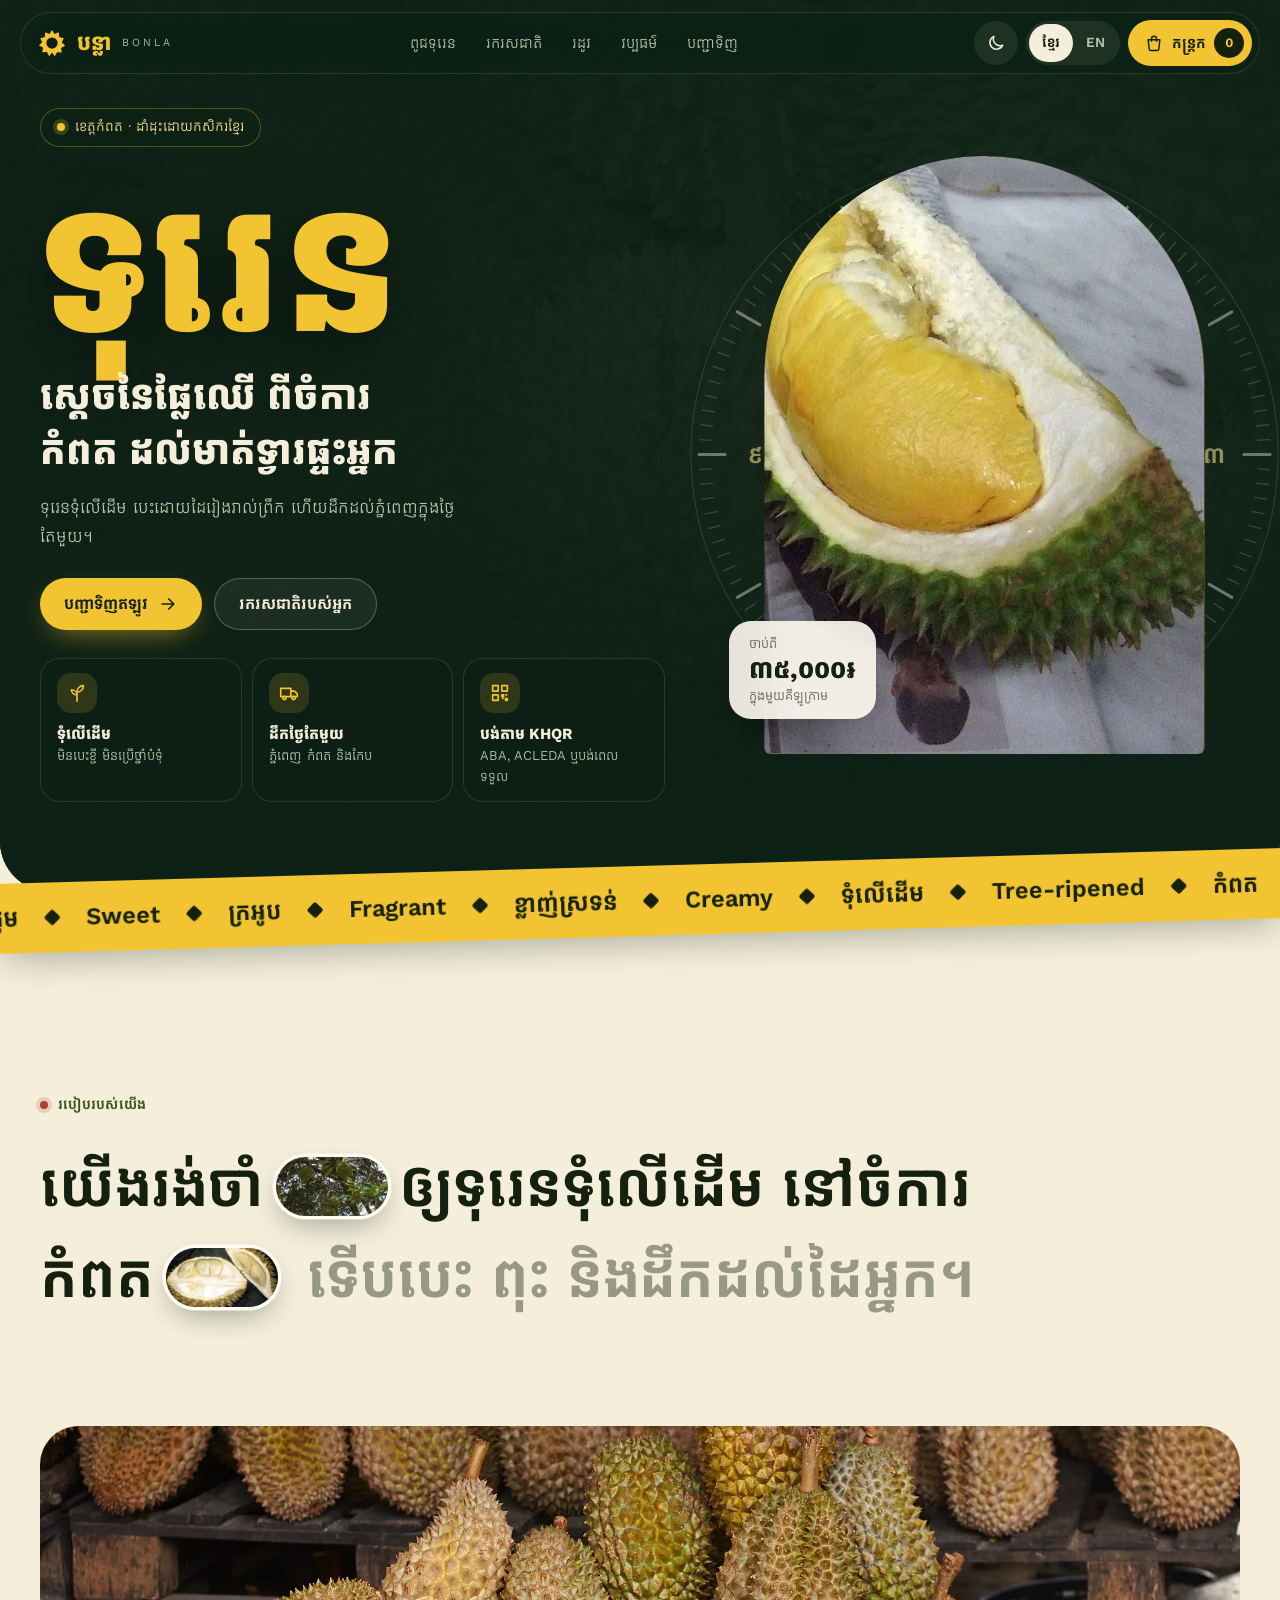
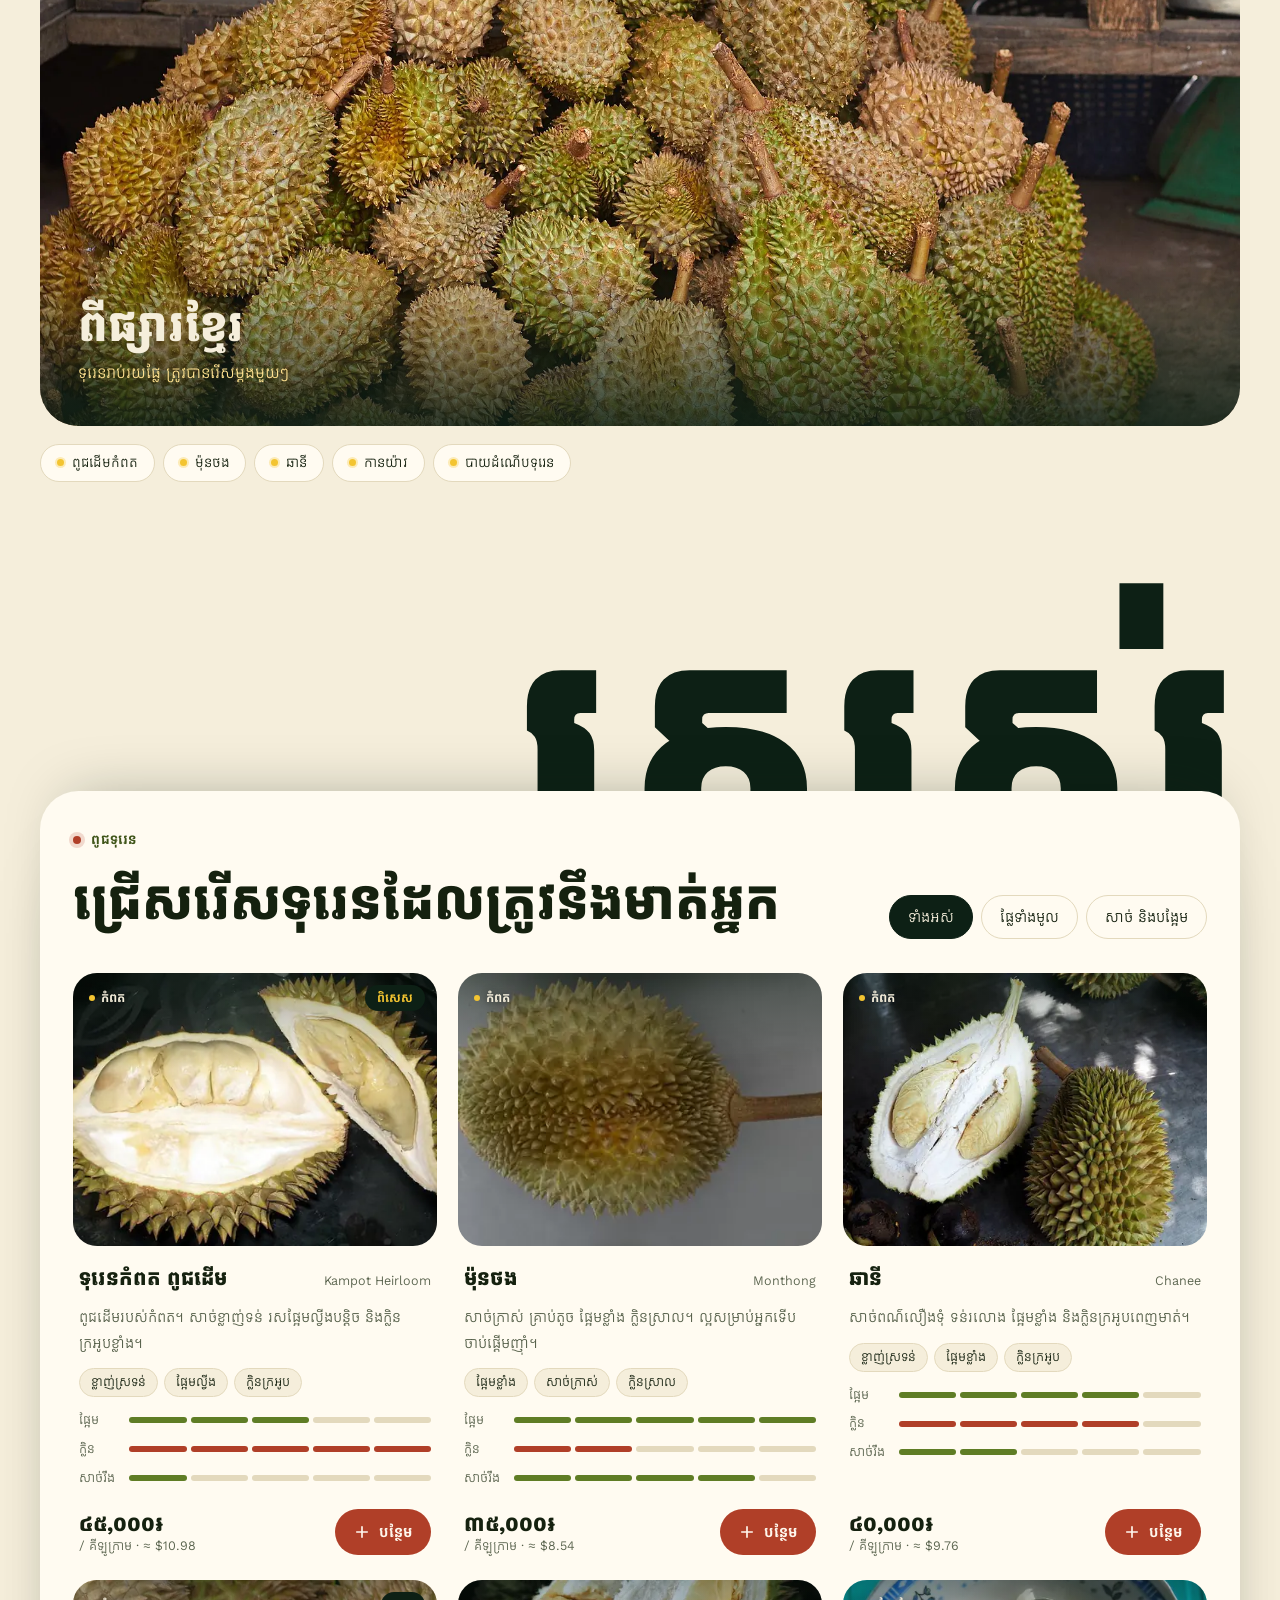
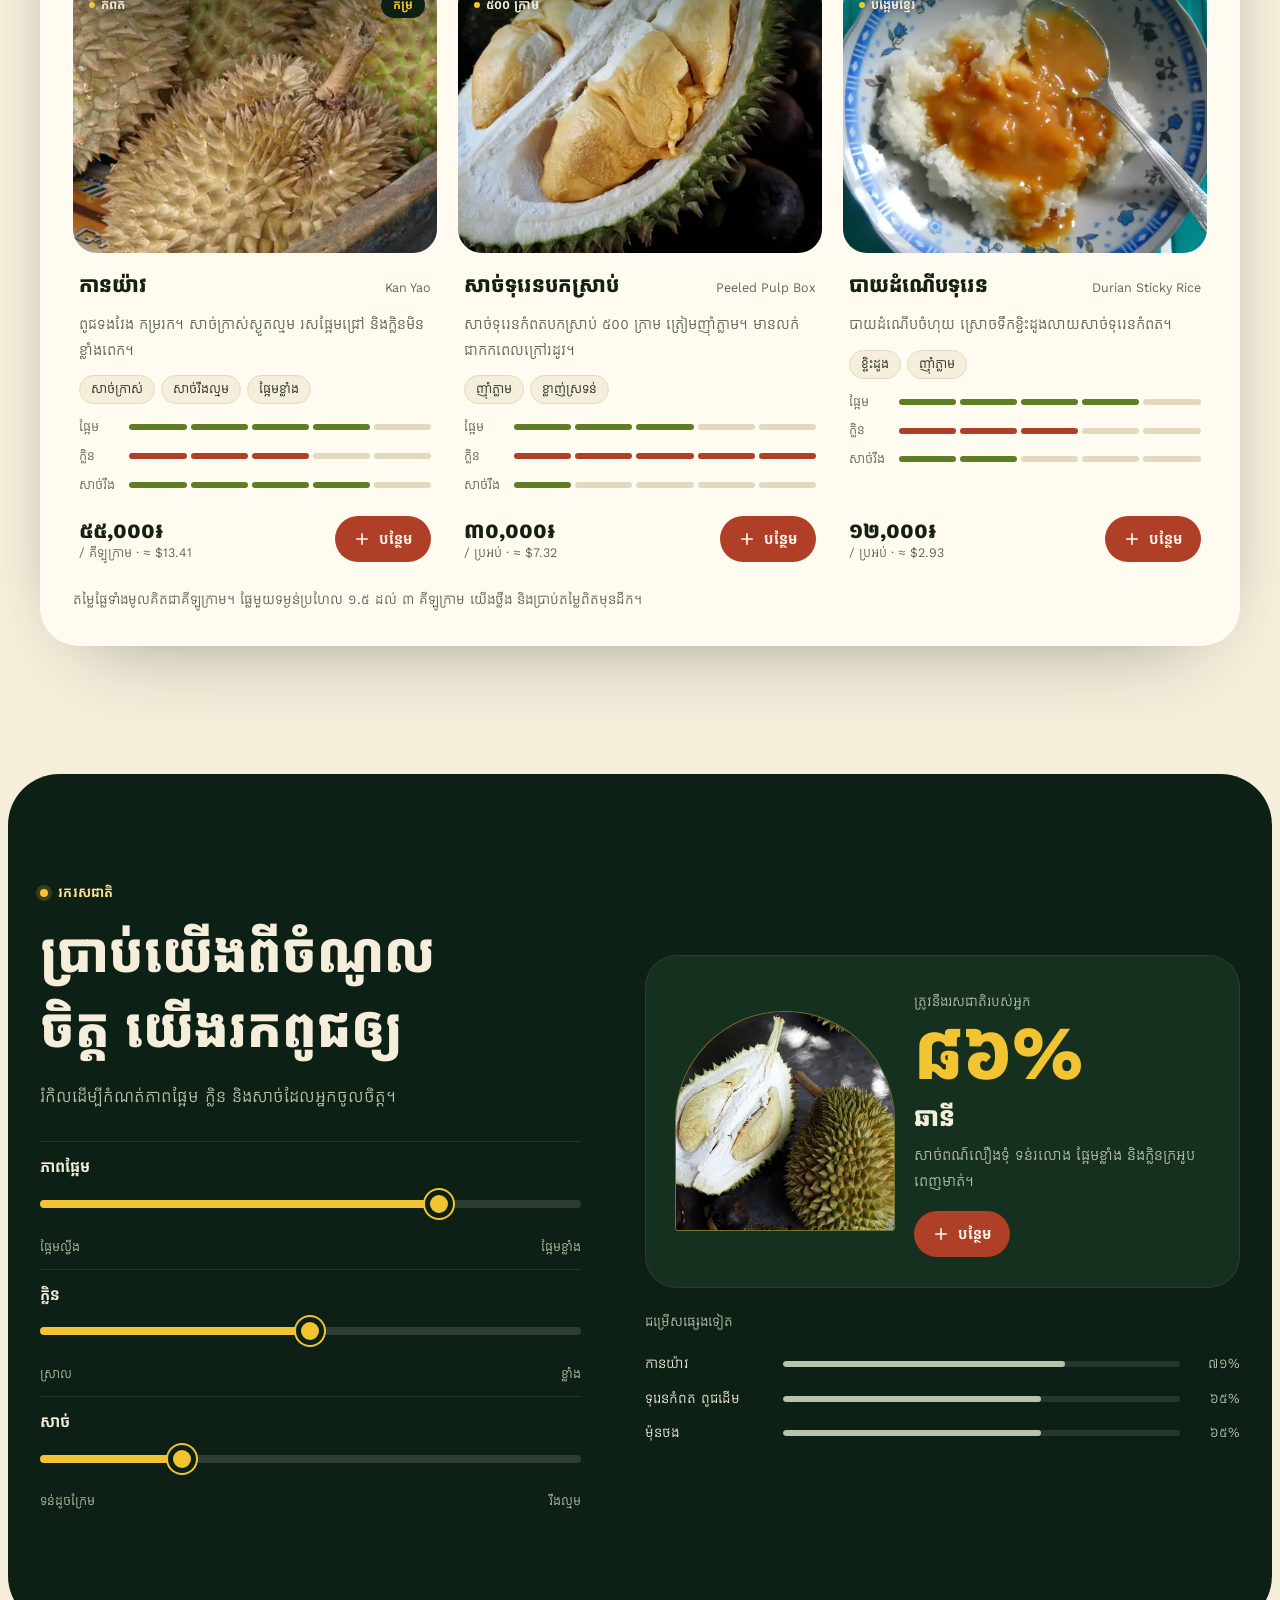
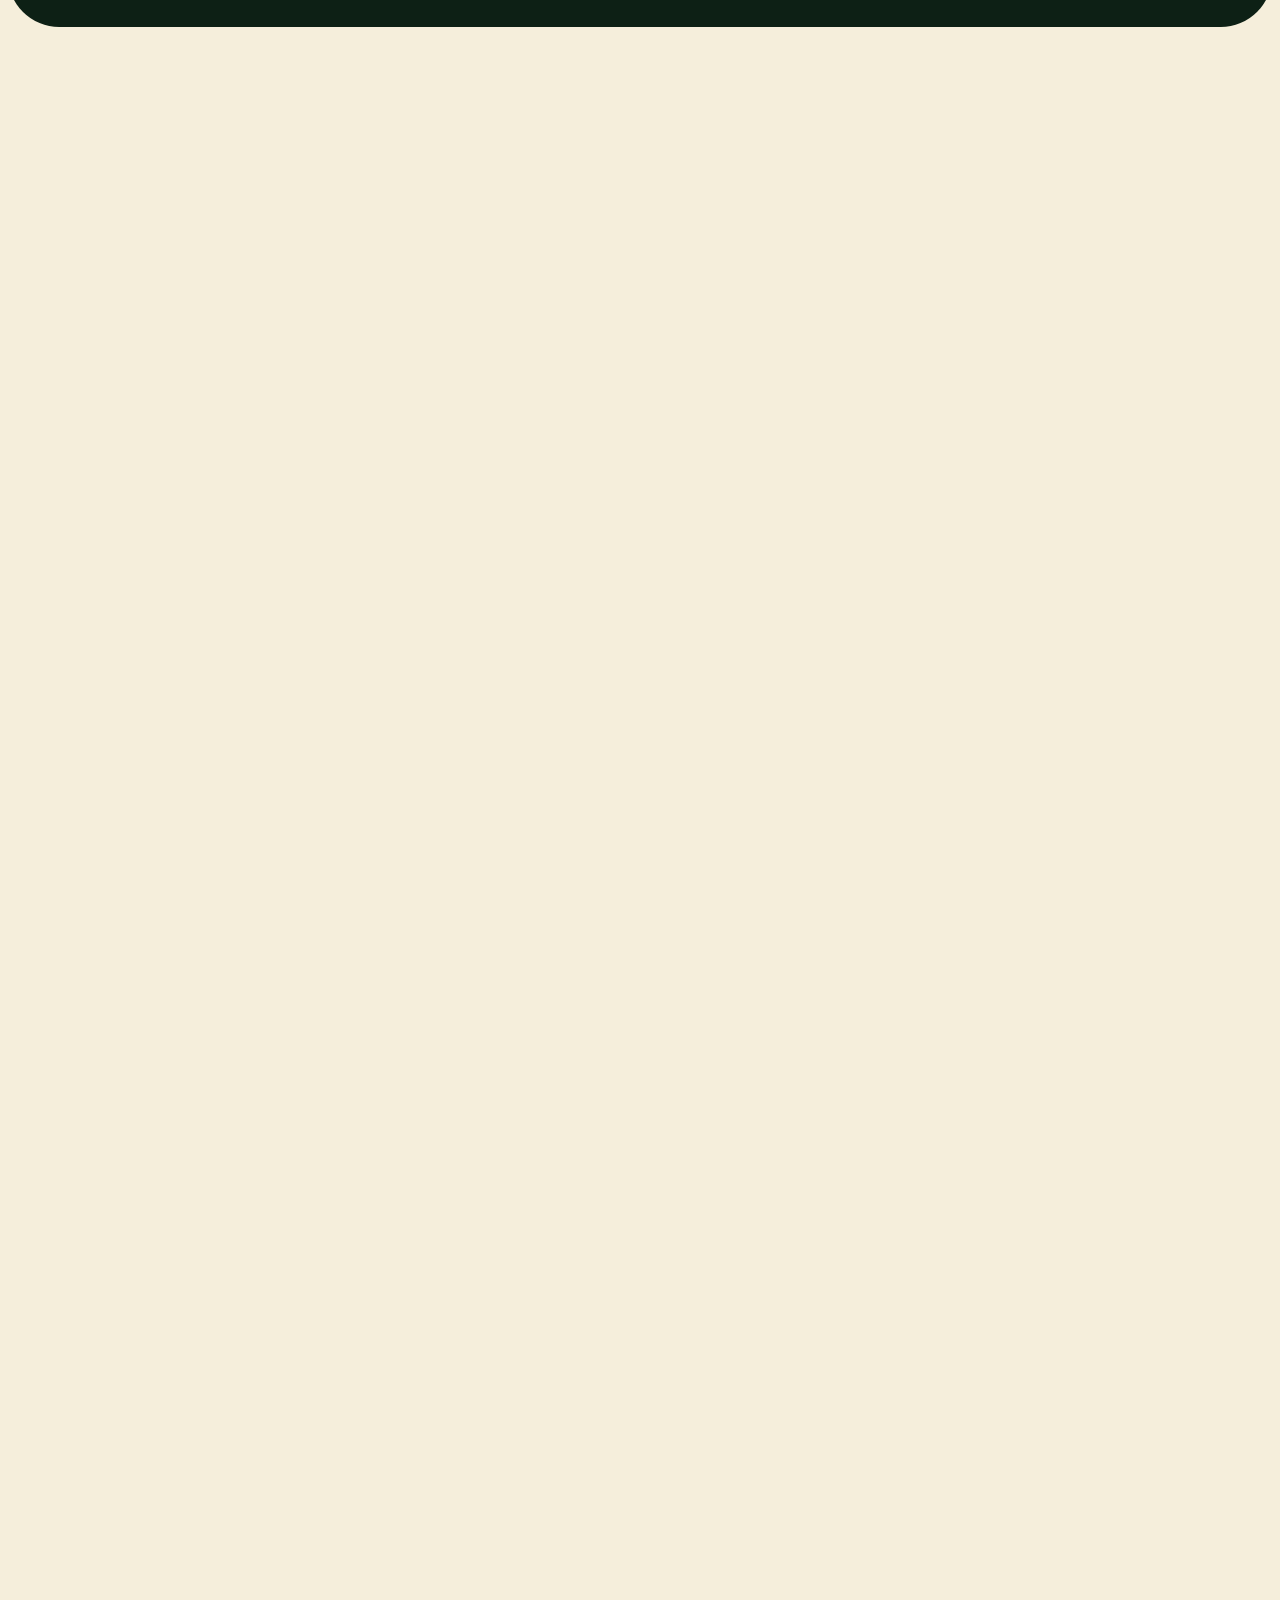
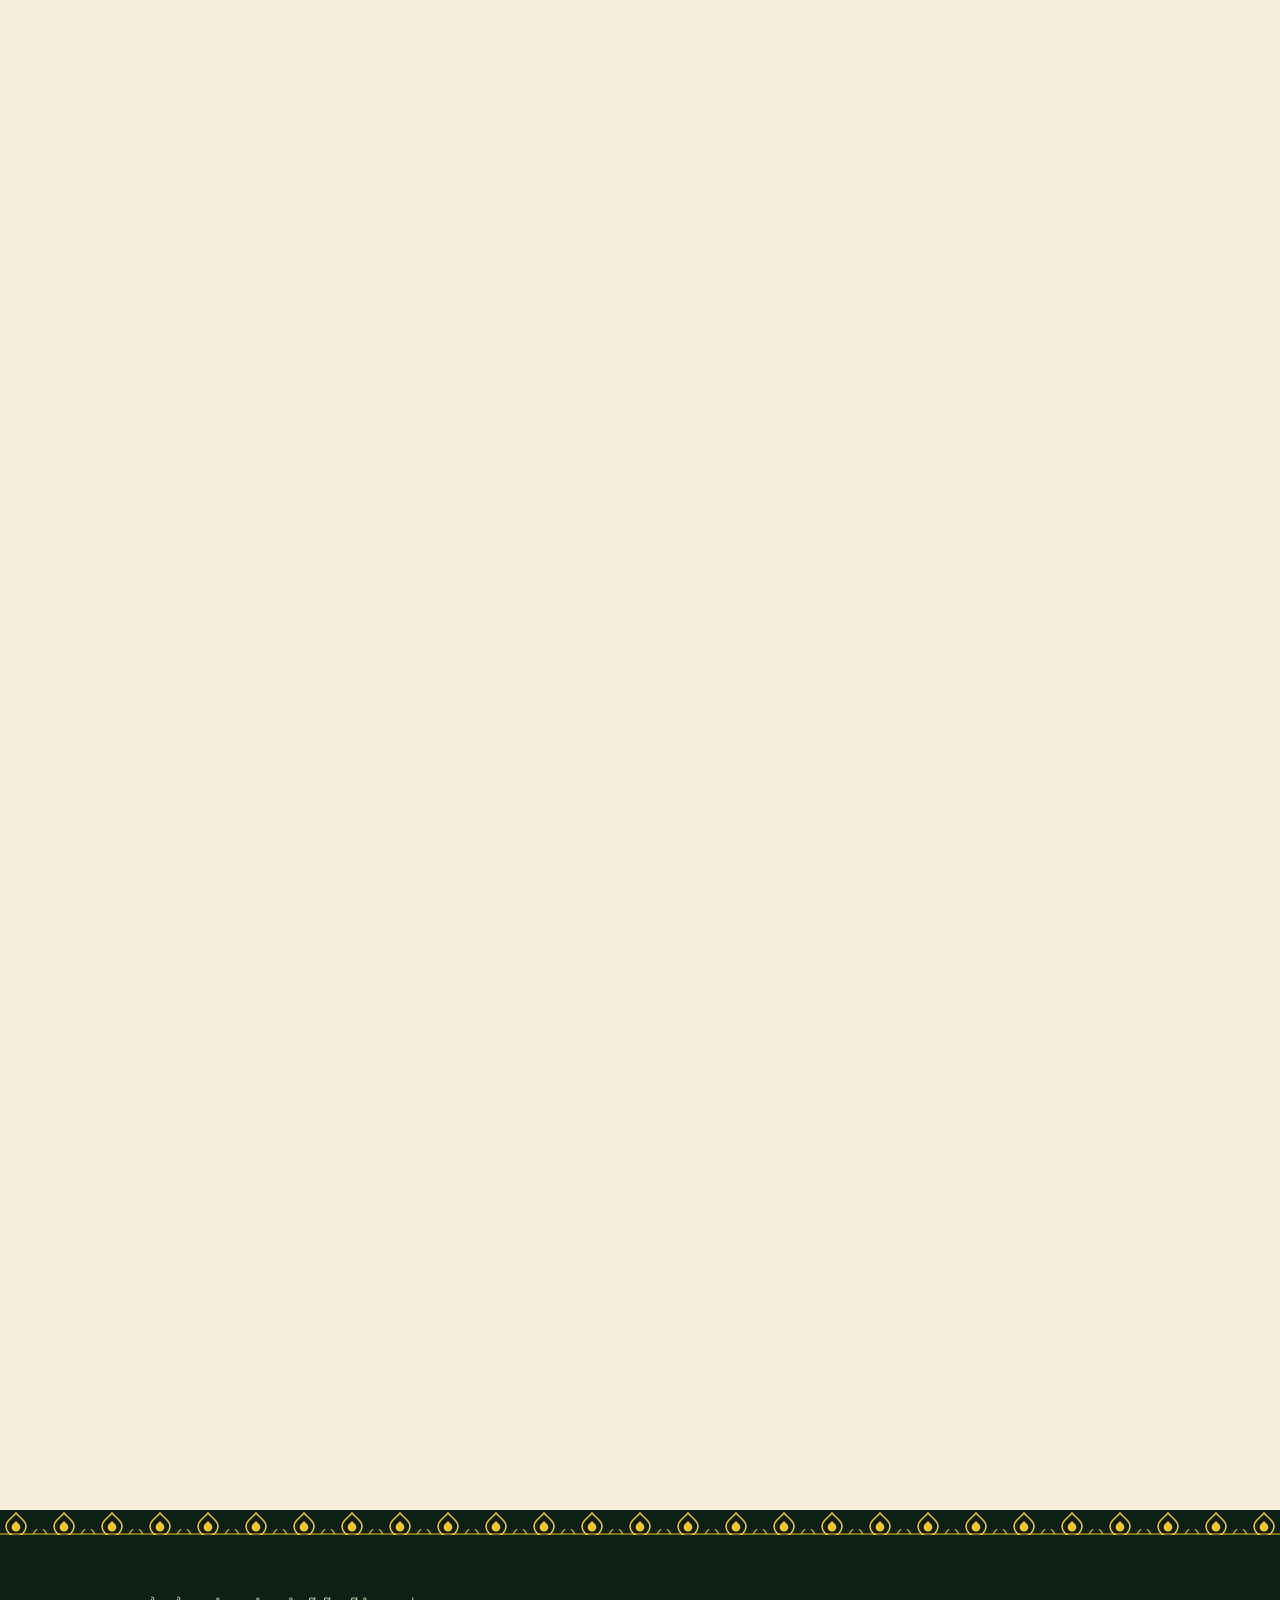
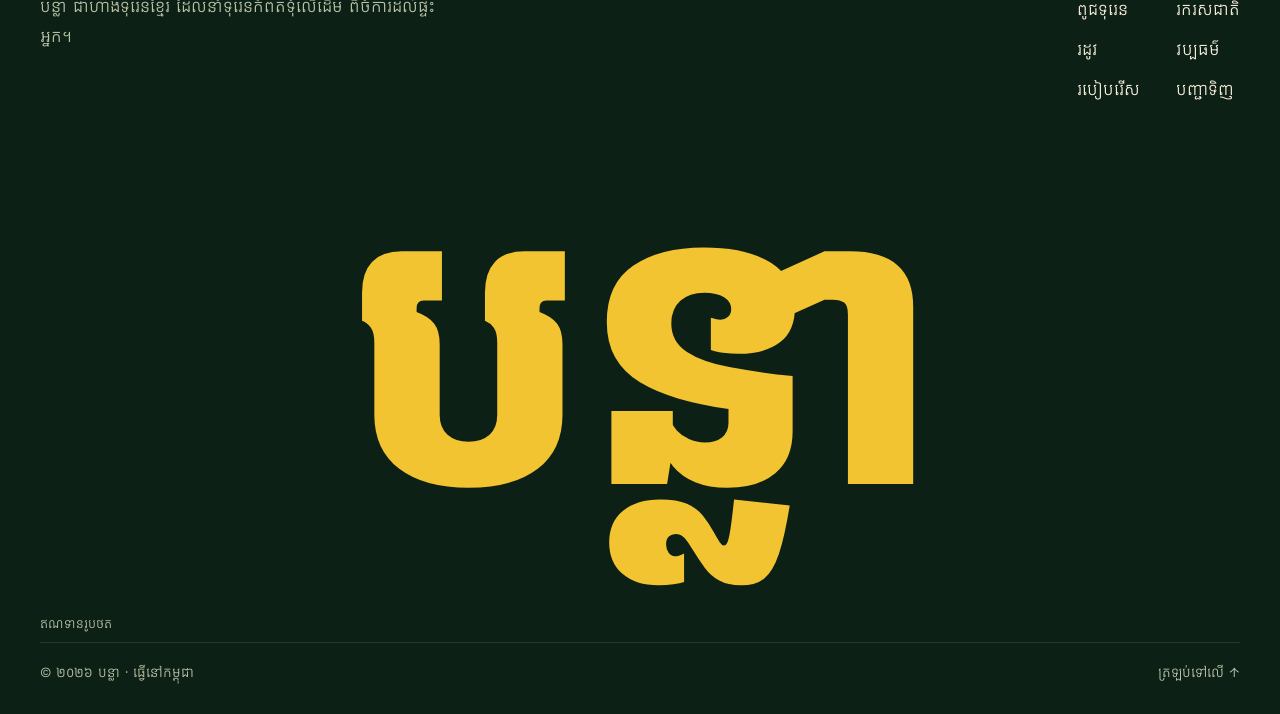
==== commit 3ed7357a: "Add dark mode with header toggle Follows the system setting by default; the header button overrides " ====
--- a/index.html
+++ b/index.html
@@ -22,6 +22,8 @@
   <link rel="preconnect" href="https://fonts.gstatic.com" crossorigin>
   <link rel="stylesheet" href="https://fonts.googleapis.com/css2?family=Kantumruy+Pro:ital,wght@0,300..700;1,300..700&display=swap">
   <link rel="preload" as="image" href="assets/photos/hero-open-560.webp" imagesrcset="assets/photos/hero-open-560.webp 560w, assets/photos/hero-open-1000.webp 922w" imagesizes="(max-width: 820px) 80vw, 460px" fetchpriority="high">
+  <script>try{var t=localStorage.getItem('bonla:theme');if(t==='"dark"'||t==='"light"')document.documentElement.dataset.theme=JSON.parse(t)}catch(e){}</script>
+  <meta name="color-scheme" content="light dark">
   <link rel="stylesheet" href="assets/css/styles.css">
   <script defer src="assets/js/data.js"></script>
   <script defer src="assets/js/app.js"></script>
@@ -58,6 +60,10 @@
       <a href="#order" data-i18n="nav.order">បញ្ជាទិញ</a>
     </nav>
     <div class="nav__actions">
+      <button type="button" class="theme-btn" id="themeBtn" aria-label="ប្តូរទៅពណ៌ងងឹត">
+        <svg class="i-moon" viewBox="0 0 24 24" aria-hidden="true"><path d="M20 14.5A8 8 0 0 1 9.5 4a8 8 0 1 0 10.5 10.5z" fill="none" stroke="currentColor" stroke-width="1.8" stroke-linejoin="round"/></svg>
+        <svg class="i-sun" viewBox="0 0 24 24" aria-hidden="true"><circle cx="12" cy="12" r="4.2" fill="none" stroke="currentColor" stroke-width="1.8"/><path d="M12 2.5v2.2M12 19.3v2.2M2.5 12h2.2M19.3 12h2.2M5.3 5.3l1.6 1.6M17.1 17.1l1.6 1.6M5.3 18.7l1.6-1.6M17.1 6.9l1.6-1.6" stroke="currentColor" stroke-width="1.8" stroke-linecap="round"/></svg>
+      </button>
       <div class="lang" role="group" aria-label="Language">
         <button type="button" data-lang="km" aria-pressed="true">ខ្មែរ</button>
         <button type="button" data-lang="en" aria-pressed="false">EN</button>
--- a/assets/css/styles.css
+++ b/assets/css/styles.css
@@ -21,12 +21,54 @@
   --on-dark: #F5EEDB;
   --on-dark-muted: #B9C3A9;
 
+  /* semantic tokens for the cream "orchard" pages (swapped in dark mode) */
+  --bg: var(--cream);
+  --surface: var(--paper);
+  --text: var(--ink);
+  --accent-text: var(--husk-ink);
+  --husk-text: var(--husk);
+  --bigword: var(--jungle);
+  --pressed-bg: var(--jungle);
+  --pressed-fg: var(--cream);
+  --section-edge: transparent;
+
   --font: "Kantumruy Pro", "Noto Sans Khmer", "Khmer OS System", "Leelawadee UI", system-ui, sans-serif;
   --ease: cubic-bezier(.2, .8, .2, 1);
   --spring: cubic-bezier(.34, 1.56, .64, 1);
   --gl: max(20px, env(safe-area-inset-left, 0px));
   --gr: max(20px, env(safe-area-inset-right, 0px));
 }
+@media (prefers-color-scheme: dark) {
+  :root:not([data-theme="light"]) {
+    color-scheme: dark;
+    --bg: #0E1611;
+    --surface: #172219;
+    --text: #EDE6D2;
+    --muted: #A9B39A;
+    --line: #2B3A2D;
+    --accent-text: #C9D98A;
+    --husk-text: #A3C05B;
+    --bigword: var(--gold);
+    --pressed-bg: var(--gold);
+    --pressed-fg: var(--ink);
+    --section-edge: rgba(245, 238, 219, .1);
+  }
+}
+:root[data-theme="dark"] {
+  color-scheme: dark;
+  --bg: #0E1611;
+  --surface: #172219;
+  --text: #EDE6D2;
+  --muted: #A9B39A;
+  --line: #2B3A2D;
+  --accent-text: #C9D98A;
+  --husk-text: #A3C05B;
+  --bigword: var(--gold);
+  --pressed-bg: var(--gold);
+  --pressed-fg: var(--ink);
+  --section-edge: rgba(245, 238, 219, .1);
+}
+
 
 *, *::before, *::after { box-sizing: border-box; }
 [hidden] { display: none !important; }
@@ -36,8 +78,9 @@
   font-family: var(--font);
   font-size: 17px;
   line-height: 1.75;
-  background: var(--cream);
-  color: var(--ink);
+  background: var(--bg);
+  color: var(--text);
+  transition: background-color .4s var(--ease), color .4s var(--ease);
   -webkit-font-smoothing: antialiased;
   text-rendering: optimizeLegibility;
   overflow-x: clip;
@@ -68,7 +111,7 @@
 
 .kicker {
   display: inline-flex; align-items: center; gap: 10px;
-  font-size: 14px; font-weight: 600; color: var(--husk-ink);
+  font-size: 14px; font-weight: 600; color: var(--accent-text);
   letter-spacing: .02em;
 }
 html[lang="en"] .kicker { text-transform: uppercase; letter-spacing: .14em; font-size: 12.5px; }
@@ -101,8 +144,8 @@
 .btn--ghost { background: rgba(245, 238, 219, .06); color: var(--on-dark); border: 1px solid rgba(245, 238, 219, .28); }
 .btn--ghost:hover { background: rgba(245, 238, 219, .12); }
 .btn--ink { background: var(--ink); color: var(--gold); }
-.btn--line { background: transparent; color: var(--ink); border: 1.5px solid var(--line); }
-.btn--line:hover { border-color: var(--ink); }
+.btn--line { background: transparent; color: var(--text); border: 1.5px solid var(--line); }
+.btn--line:hover { border-color: var(--text); }
 .btn--sm { min-height: 44px; font-size: 15px; padding: 0 18px; }
 .btn--block { width: 100%; }
 
@@ -186,17 +229,17 @@
   line-height: 1.55; max-width: 1080px; text-wrap: balance;
 }
 html[lang="en"] .statement__text { line-height: 1.2; letter-spacing: -.02em; }
-.statement__text .fade { color: color-mix(in srgb, var(--ink) 42%, var(--cream)); }
+.statement__text .fade { color: color-mix(in srgb, var(--text) 42%, var(--bg)); }
 /* ---------- varieties ---------- */
 .varieties { padding-bottom: clamp(80px, 10vw, 140px); }
 .bigword {
   font-size: clamp(120px, 26vw, 360px); font-weight: 700; line-height: 1;
-  color: var(--jungle); text-align: right; letter-spacing: -.02em;
+  color: var(--bigword); text-align: right; letter-spacing: -.02em;
   margin-bottom: -.42em; position: relative; z-index: 0; user-select: none;
 }
 .panel {
   position: relative; z-index: 1;
-  background: var(--paper); border-radius: clamp(24px, 3vw, 40px);
+  background: var(--surface); border-radius: clamp(24px, 3vw, 40px);
   padding: clamp(18px, 2.6vw, 34px);
   box-shadow: 0 -20px 60px -30px rgba(13, 32, 21, .35), 0 40px 80px -50px rgba(13, 32, 21, .4);
 }
@@ -209,11 +252,11 @@
 .filters { display: flex; flex-wrap: wrap; gap: 8px; }
 .filter {
   min-height: 44px; padding: 0 18px; border-radius: 999px; cursor: pointer;
-  border: 1.5px solid var(--line); background: transparent; color: var(--ink); font-size: 15px;
+  border: 1.5px solid var(--line); background: transparent; color: var(--text); font-size: 15px;
   transition: background-color .25s, color .25s, border-color .25s;
 }
-.filter:hover { border-color: var(--ink); }
-.filter[aria-pressed="true"] { background: var(--jungle); color: var(--cream); border-color: var(--jungle); }
+.filter:hover { border-color: var(--text); }
+.filter[aria-pressed="true"] { background: var(--pressed-bg); color: var(--pressed-fg); border-color: var(--pressed-bg); }
 
 .grid {
   display: grid; gap: clamp(14px, 1.6vw, 22px);
@@ -239,7 +282,7 @@
 .card__alt { font-size: 13px; color: var(--muted); }
 .card__desc { font-size: 15px; color: var(--muted); line-height: 1.7; }
 .tags { display: flex; flex-wrap: wrap; gap: 6px; list-style: none; margin: 0; padding: 0; }
-.tags li { font-size: 13px; padding: 2px 11px; border-radius: 999px; border: 1px solid var(--line); background: var(--cream); }
+.tags li { font-size: 13px; padding: 2px 11px; border-radius: 999px; border: 1px solid var(--line); background: var(--bg); }
 .meters { display: grid; grid-template-columns: auto minmax(0, 1fr); gap: 6px 14px; align-items: center; margin: 0; font-size: 13px; }
 .meters dt { color: var(--muted); }
 .meters dd { margin: 0; display: flex; gap: 4px; }
@@ -264,6 +307,7 @@
 /* ---------- finder ---------- */
 .finder {
   background: var(--jungle); color: var(--on-dark);
+  border: 1px solid var(--section-edge);
   border-radius: clamp(28px, 4vw, 56px);
   margin-inline: max(8px, env(safe-area-inset-left, 0px)) max(8px, env(safe-area-inset-right, 0px));
   padding-block: clamp(56px, 8vw, 110px);
@@ -311,7 +355,7 @@
 /* ---------- season ---------- */
 .season { padding-block: clamp(80px, 10vw, 140px) clamp(40px, 6vw, 80px); }
 .season__now {
-  padding: 18px 22px; border-radius: 24px; background: var(--paper); min-width: 0; max-width: 380px;
+  padding: 18px 22px; border-radius: 24px; background: var(--surface); min-width: 0; max-width: 380px;
   border: 1px solid var(--line);
 }
 .season__now strong { display: block; font-size: 20px; }
@@ -323,7 +367,7 @@
 .month {
   position: relative; min-height: 132px; padding: 14px 10px; border-radius: 18px;
   display: flex; flex-direction: column; justify-content: space-between; gap: 8px;
-  background: var(--paper); border: 1px solid var(--line);
+  background: var(--surface); border: 1px solid var(--line);
   transition: transform .4s var(--spring);
 }
 .month:hover { transform: translateY(-4px); }
@@ -331,11 +375,13 @@
 .month__en { font-size: 12px; color: var(--muted); letter-spacing: .06em; text-transform: uppercase; }
 .month__bar { height: 36px; border-radius: 10px; background: var(--line); position: relative; overflow: hidden; }
 .month__bar i { position: absolute; inset: auto 0 0; background: var(--husk); border-radius: 10px; }
-.month[data-s="2"] { background: var(--gold); border-color: var(--gold); }
+.month[data-s="2"] { background: var(--gold); border-color: var(--gold); color: var(--ink); }
 .month[data-s="2"] .month__bar { background: rgba(21, 33, 15, .12); }
 .month[data-s="2"] .month__bar i { background: var(--jungle); }
 .month[data-s="2"] .month__en { color: var(--husk-ink); }
-.month[data-s="1"] { background: var(--gold-2); border-color: var(--gold-2); }
+.month[data-s="1"] { background: var(--gold-2); border-color: var(--gold-2); color: var(--ink); }
+.month[data-s="1"] .month__en { color: #56604A; }
+.month[data-s="1"] .month__bar { background: rgba(21, 33, 15, .12); }
 .month.is-now { outline: 2.5px solid var(--lacquer); outline-offset: 3px; }
 .month__now {
   position: absolute; top: -12px; left: 50%; transform: translateX(-50%);
@@ -347,14 +393,14 @@
 .lg { width: 14px; height: 14px; border-radius: 4px; }
 .lg--peak { background: var(--gold); }
 .lg--edge { background: var(--gold-2); }
-.lg--off { background: var(--paper); border: 1px solid var(--line); }
+.lg--off { background: var(--surface); border: 1px solid var(--line); }
 
 /* ---------- culture ---------- */
 .culture { padding-block: clamp(60px, 8vw, 120px); }
 .culture__head { position: relative; }
 .outline {
   display: block; font-size: clamp(64px, 13vw, 190px); font-weight: 700; line-height: 1.3;
-  color: transparent; -webkit-text-stroke: 1.5px color-mix(in srgb, var(--jungle) 35%, transparent);
+  color: transparent; -webkit-text-stroke: 1.5px color-mix(in srgb, var(--text) 35%, transparent);
   white-space: nowrap; overflow: hidden; margin-bottom: -.35em; user-select: none;
 }
 .kbach {
@@ -369,8 +415,8 @@
 /* ---------- choose ---------- */
 .choose { padding-block: clamp(40px, 6vw, 80px) clamp(70px, 9vw, 120px); }
 .steps { list-style: none; margin: 34px 0 0; padding: 0; display: grid; grid-template-columns: repeat(4, minmax(0, 1fr)); gap: 18px; }
-.step { border-top: 2px solid var(--jungle); padding-top: 18px; display: flex; flex-direction: column; gap: 8px; }
-.step__n { font-size: 58px; font-weight: 700; line-height: 1.2; color: var(--husk); }
+.step { border-top: 2px solid var(--text); padding-top: 18px; display: flex; flex-direction: column; gap: 8px; }
+.step__n { font-size: 58px; font-weight: 700; line-height: 1.2; color: var(--husk-text); }
 .step h3 { font-size: 21px; }
 .step p { color: var(--muted); font-size: 15.5px; }
 
@@ -418,7 +464,7 @@
 .drawer {
   margin: 0 0 0 auto; padding: 0; border: 0;
   width: min(460px, 100%); height: 100%; max-height: 100%; max-width: 100%;
-  background: var(--paper); color: var(--ink);
+  background: var(--surface); color: var(--text);
   border-radius: 28px 0 0 28px;
   box-shadow: -30px 0 80px -30px rgba(0, 0, 0, .5);
 }
@@ -440,7 +486,7 @@
 .drawer__body { flex: 1; overflow-y: auto; overscroll-behavior: contain; padding: 8px max(22px, env(safe-area-inset-right, 0px)) 18px 22px; }
 .lines { list-style: none; margin: 0; padding: 0; }
 .line { display: grid; grid-template-columns: 64px minmax(0, 1fr) auto; gap: 14px; align-items: center; padding-block: 14px; border-bottom: 1px solid var(--line); animation: cardIn .4s var(--ease); }
-.line__art { width: 64px; height: 64px; border-radius: 16px; background: var(--cream); overflow: hidden; }
+.line__art { width: 64px; height: 64px; border-radius: 16px; background: var(--bg); overflow: hidden; }
 .line__art img { width: 100%; height: 100%; object-fit: cover; border-radius: 16px; }
 .line__name { font-weight: 600; font-size: 15.5px; line-height: 1.5; }
 .line__unit { font-size: 13px; color: var(--muted); }
@@ -448,7 +494,7 @@
 .line__total { font-weight: 700; font-variant-numeric: tabular-nums; }
 .qty { display: inline-flex; align-items: center; border: 1.5px solid var(--line); border-radius: 999px; }
 .qty button { width: 34px; height: 34px; border: 0; background: transparent; cursor: pointer; font-size: 18px; border-radius: 50%; }
-.qty button:hover { background: var(--cream); }
+.qty button:hover { background: var(--bg); }
 .qty output { min-width: 26px; text-align: center; font-variant-numeric: tabular-nums; font-size: 14px; }
 .empty { text-align: center; padding: 30px 0 10px; display: grid; justify-items: center; gap: 14px; color: var(--muted); }
 .empty__img { width: 160px; height: 120px; object-fit: cover; border-radius: 20px; }
@@ -457,21 +503,21 @@
 .field label { font-size: 14px; font-weight: 600; }
 .field input, .field select, .field textarea {
   width: 100%; min-height: 46px; padding: 10px 14px; border-radius: 14px;
-  border: 1.5px solid var(--line); background: var(--cream); color: var(--ink); font-size: 16px;
+  border: 1.5px solid var(--line); background: var(--bg); color: var(--text); font-size: 16px;
   transition: border-color .2s, background-color .2s;
 }
 .field textarea { resize: vertical; min-height: 64px; }
-.field :is(input, select, textarea):focus { outline: none; border-color: var(--husk); background: #fff; }
+.field :is(input, select, textarea):focus { outline: none; border-color: var(--husk); background: var(--surface); }
 .field .is-bad { border-color: var(--lacquer); }
 .form-err { color: var(--lacquer); font-size: 14px; font-weight: 600; }
 .drawer__foot {
   padding: 16px max(22px, env(safe-area-inset-right, 0px)) calc(18px + env(safe-area-inset-bottom, 0px)) 22px;
-  border-top: 1px solid var(--line); display: grid; gap: 10px; background: var(--paper);
+  border-top: 1px solid var(--line); display: grid; gap: 10px; background: var(--surface);
 }
 .sum { display: grid; grid-template-columns: 1fr auto; gap: 2px 12px; margin: 0 0 6px; font-size: 15px; }
 .sum dt { color: var(--muted); }
 .sum dd { margin: 0; text-align: right; font-variant-numeric: tabular-nums; }
-.sum .sum__total { font-size: 20px; font-weight: 700; color: var(--ink); margin-top: 4px; }
+.sum .sum__total { font-size: 20px; font-weight: 700; color: var(--text); margin-top: 4px; }
 .drawer__note { font-size: 13px; color: var(--muted); text-align: center; }
 
 /* ---------- toast & fly ---------- */
@@ -606,7 +652,7 @@
   transform: translate3d(calc(var(--mx) * -14px), calc(var(--my) * -10px), 0);
 }
 .float-card strong { font-size: 26px; line-height: 1.3; font-variant-numeric: tabular-nums; }
-.float-card__k { font-size: 13px; color: var(--muted); line-height: 1.4; }
+.float-card__k { font-size: 13px; color: #56604A; line-height: 1.4; }
 .facts { grid-area: facts; list-style: none; margin: 0; padding: 0; display: grid; grid-template-columns: repeat(3, minmax(0, 1fr)); gap: 10px; align-self: end; }
 .facts li {
   display: flex; flex-direction: column; gap: 10px; padding: 14px 16px; border-radius: 20px;
@@ -624,7 +670,7 @@
   display: inline-block; vertical-align: middle; width: 1.9em; height: 1em;
   margin-inline: .2em; border-radius: 999px; position: relative; top: -.06em;
   background-size: cover; background-position: center;
-  box-shadow: 0 0 0 .06em var(--paper), 0 .2em .5em -.1em rgba(13, 32, 21, .4);
+  box-shadow: 0 0 0 .06em var(--surface), 0 .2em .5em -.1em rgba(13, 32, 21, .4);
 }
 .ci--tree { background-image: url("../photos/tree-600.webp"); }
 .ci--open { background-image: url("../photos/kampot-480.webp"); }
@@ -642,11 +688,11 @@
 .band__title { font-size: clamp(26px, 3.6vw, 48px); font-weight: 700; line-height: 1.35; }
 .band__sub { color: var(--gold-2); font-size: 16px; }
 .band__tags { list-style: none; margin: 18px 0 0; padding: 0; display: flex; flex-wrap: wrap; gap: 8px; }
-.band__tags li { padding: 6px 16px; border-radius: 999px; border: 1px solid var(--line); background: var(--paper); font-size: 14px; }
+.band__tags li { padding: 6px 16px; border-radius: 999px; border: 1px solid var(--line); background: var(--surface); font-size: 14px; }
 .band__tags li::before { content: ""; display: inline-block; width: 7px; height: 7px; border-radius: 50%; background: var(--gold); margin-right: 8px; vertical-align: middle; box-shadow: 0 0 0 2px rgba(243, 196, 49, .3); }
 
 /* ---------- product photos ---------- */
-.card__art { position: relative; aspect-ratio: 4 / 3; border-radius: 24px; overflow: hidden; background: var(--cream); max-width: 100%; }
+.card__art { position: relative; aspect-ratio: 4 / 3; border-radius: 24px; overflow: hidden; background: var(--bg); max-width: 100%; }
 .card__art img { width: 100%; height: 100%; object-fit: cover; transition: transform .9s var(--ease); }
 .card:hover .card__art img { transform: scale(1.07); }
 .card__art::after { content: ""; position: absolute; inset: 0; background: linear-gradient(180deg, rgba(13, 32, 21, .35), transparent 35%); pointer-events: none; }
@@ -668,7 +714,7 @@
 .culture__grid { display: grid; grid-template-columns: repeat(4, minmax(0, 1fr)); gap: 18px; }
 .ccard {
   grid-column: span 1; display: flex; flex-direction: column; border-radius: 30px; overflow: hidden;
-  background: var(--paper); border: 1px solid var(--line);
+  background: var(--surface); border: 1px solid var(--line);
   transition: transform .5s var(--spring), box-shadow .5s var(--ease);
 }
 .ccard--wide { grid-column: span 2; }
@@ -717,3 +763,25 @@
   .match__art { max-width: 240px; justify-self: center; width: 100%; }
   .float-card strong { font-size: 22px; }
 }
+
+/* ---------- theme toggle ---------- */
+.theme-btn {
+  width: 44px; height: 44px; flex: none; border-radius: 50%; border: 0; cursor: pointer;
+  display: grid; place-items: center; color: var(--on-dark);
+  background: rgba(245, 238, 219, .08);
+  transition: background-color .25s, transform .5s var(--spring);
+}
+.theme-btn:hover { background: rgba(245, 238, 219, .16); transform: rotate(-20deg); }
+.theme-btn svg { width: 20px; height: 20px; grid-area: 1 / 1; transition: transform .5s var(--spring), opacity .3s; }
+.theme-btn .i-sun { opacity: 0; transform: rotate(-90deg) scale(.5); }
+:root[data-theme="dark"] .theme-btn .i-moon { opacity: 0; transform: rotate(90deg) scale(.5); }
+:root[data-theme="dark"] .theme-btn .i-sun { opacity: 1; transform: none; }
+@media (prefers-color-scheme: dark) {
+  :root:not([data-theme="light"]) .theme-btn .i-moon { opacity: 0; transform: rotate(90deg) scale(.5); }
+  :root:not([data-theme="light"]) .theme-btn .i-sun { opacity: 1; transform: none; }
+}
+@media (max-width: 400px) {
+  .nav__in { gap: 6px; padding-left: 12px; }
+  .lang button { min-width: 38px; padding: 0 8px; }
+  .brand__km { font-size: 19px; }
+}
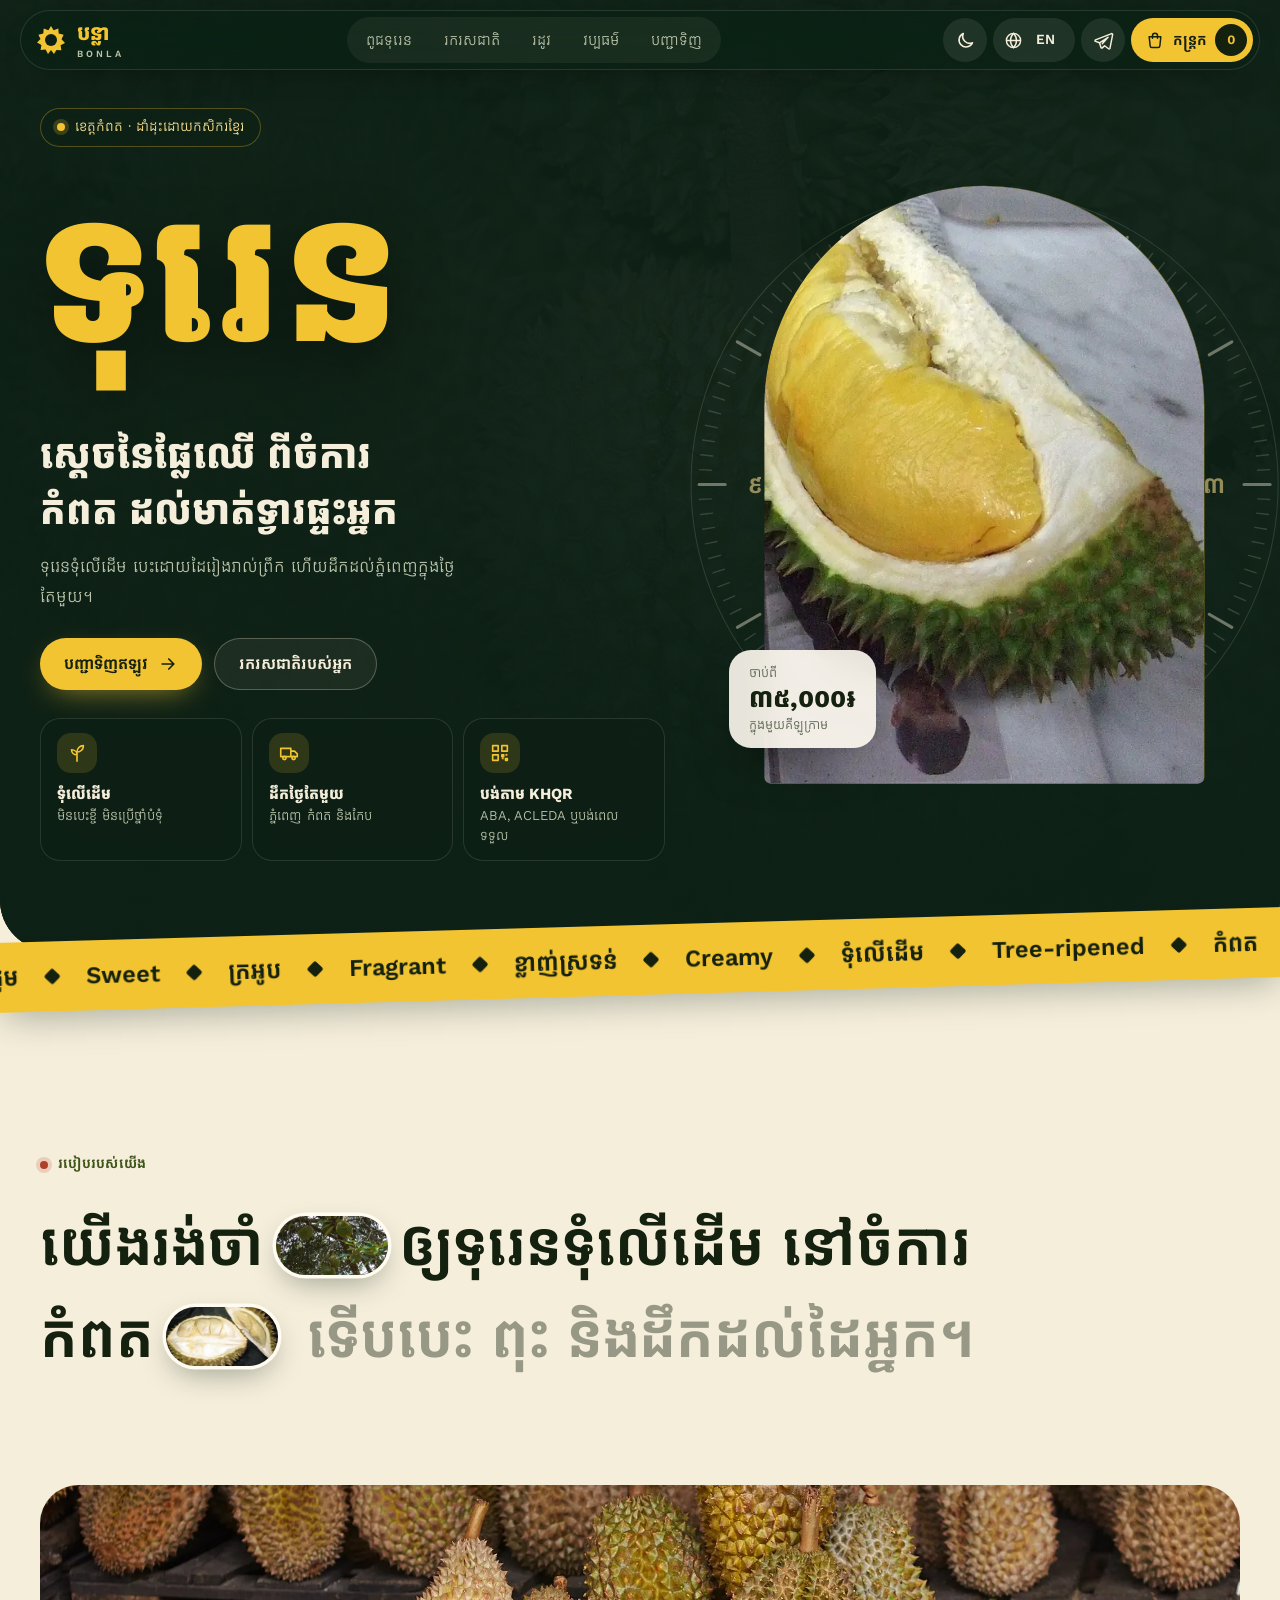
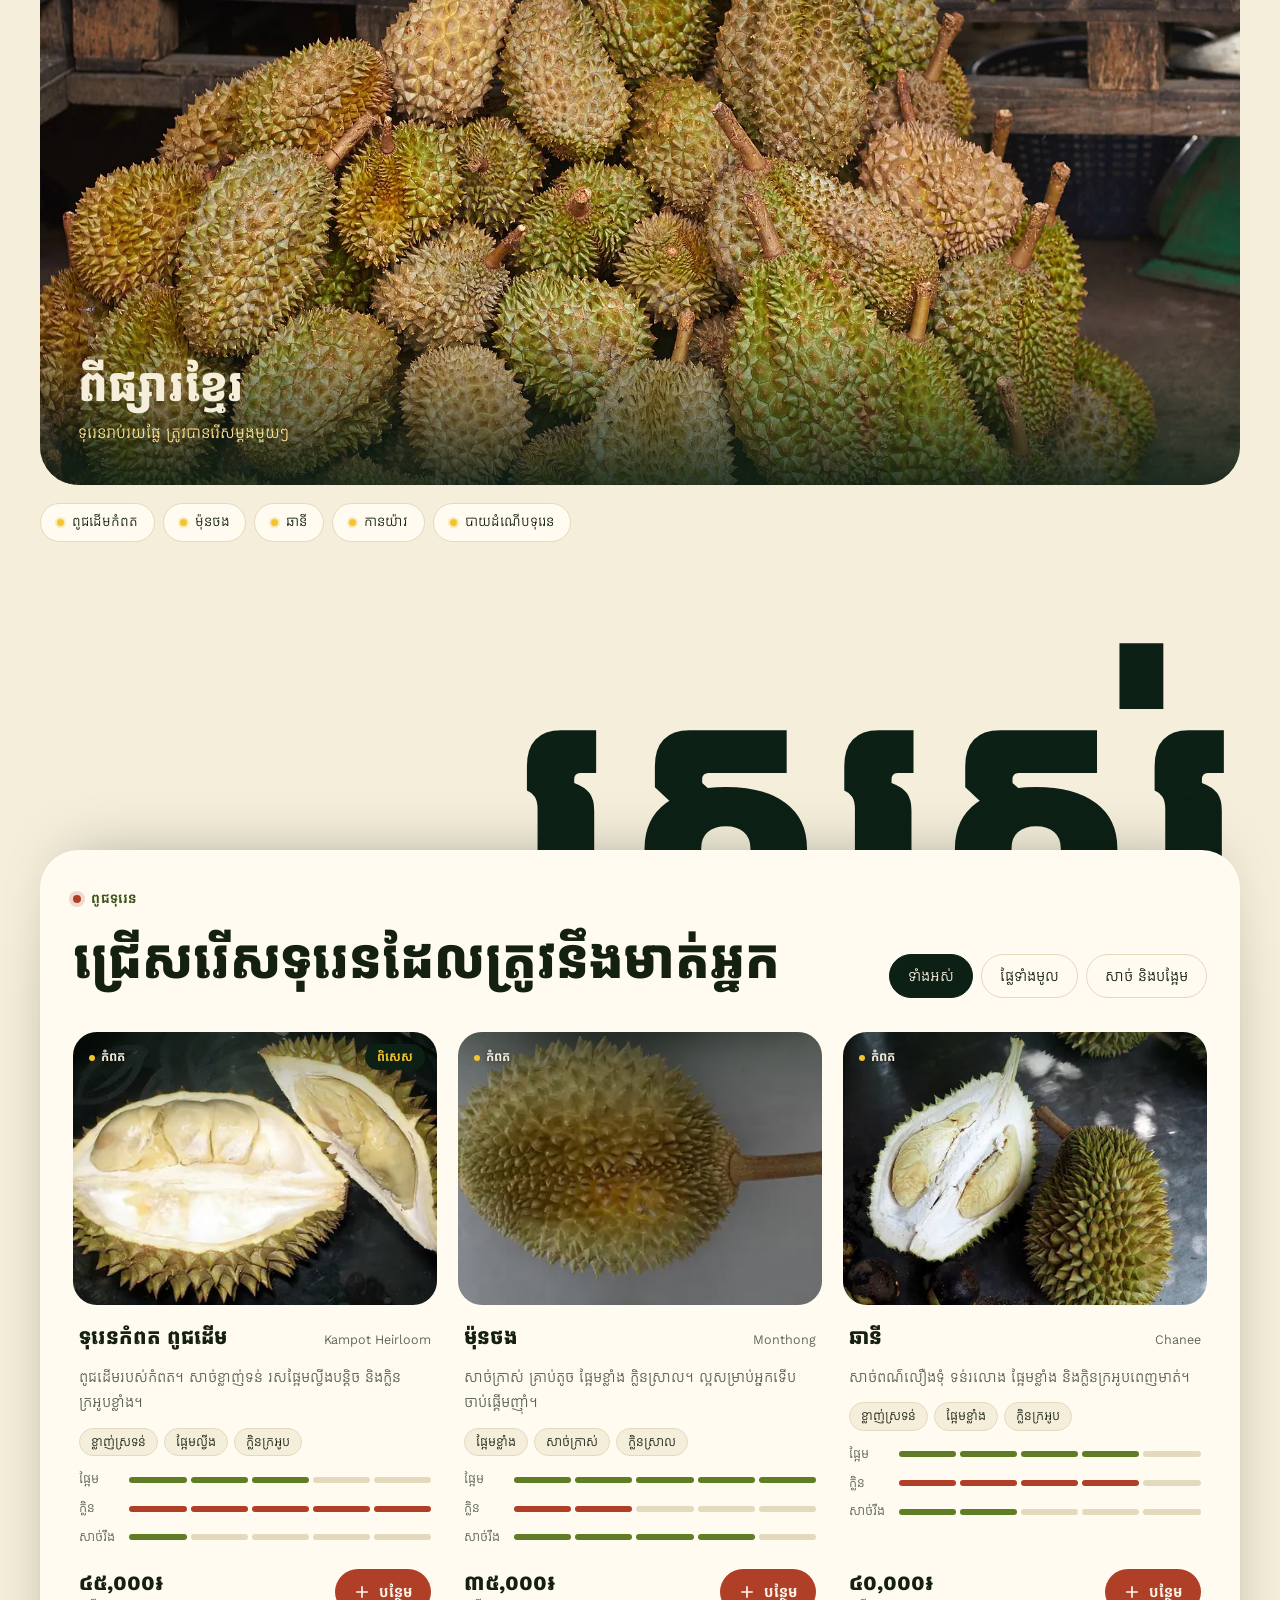
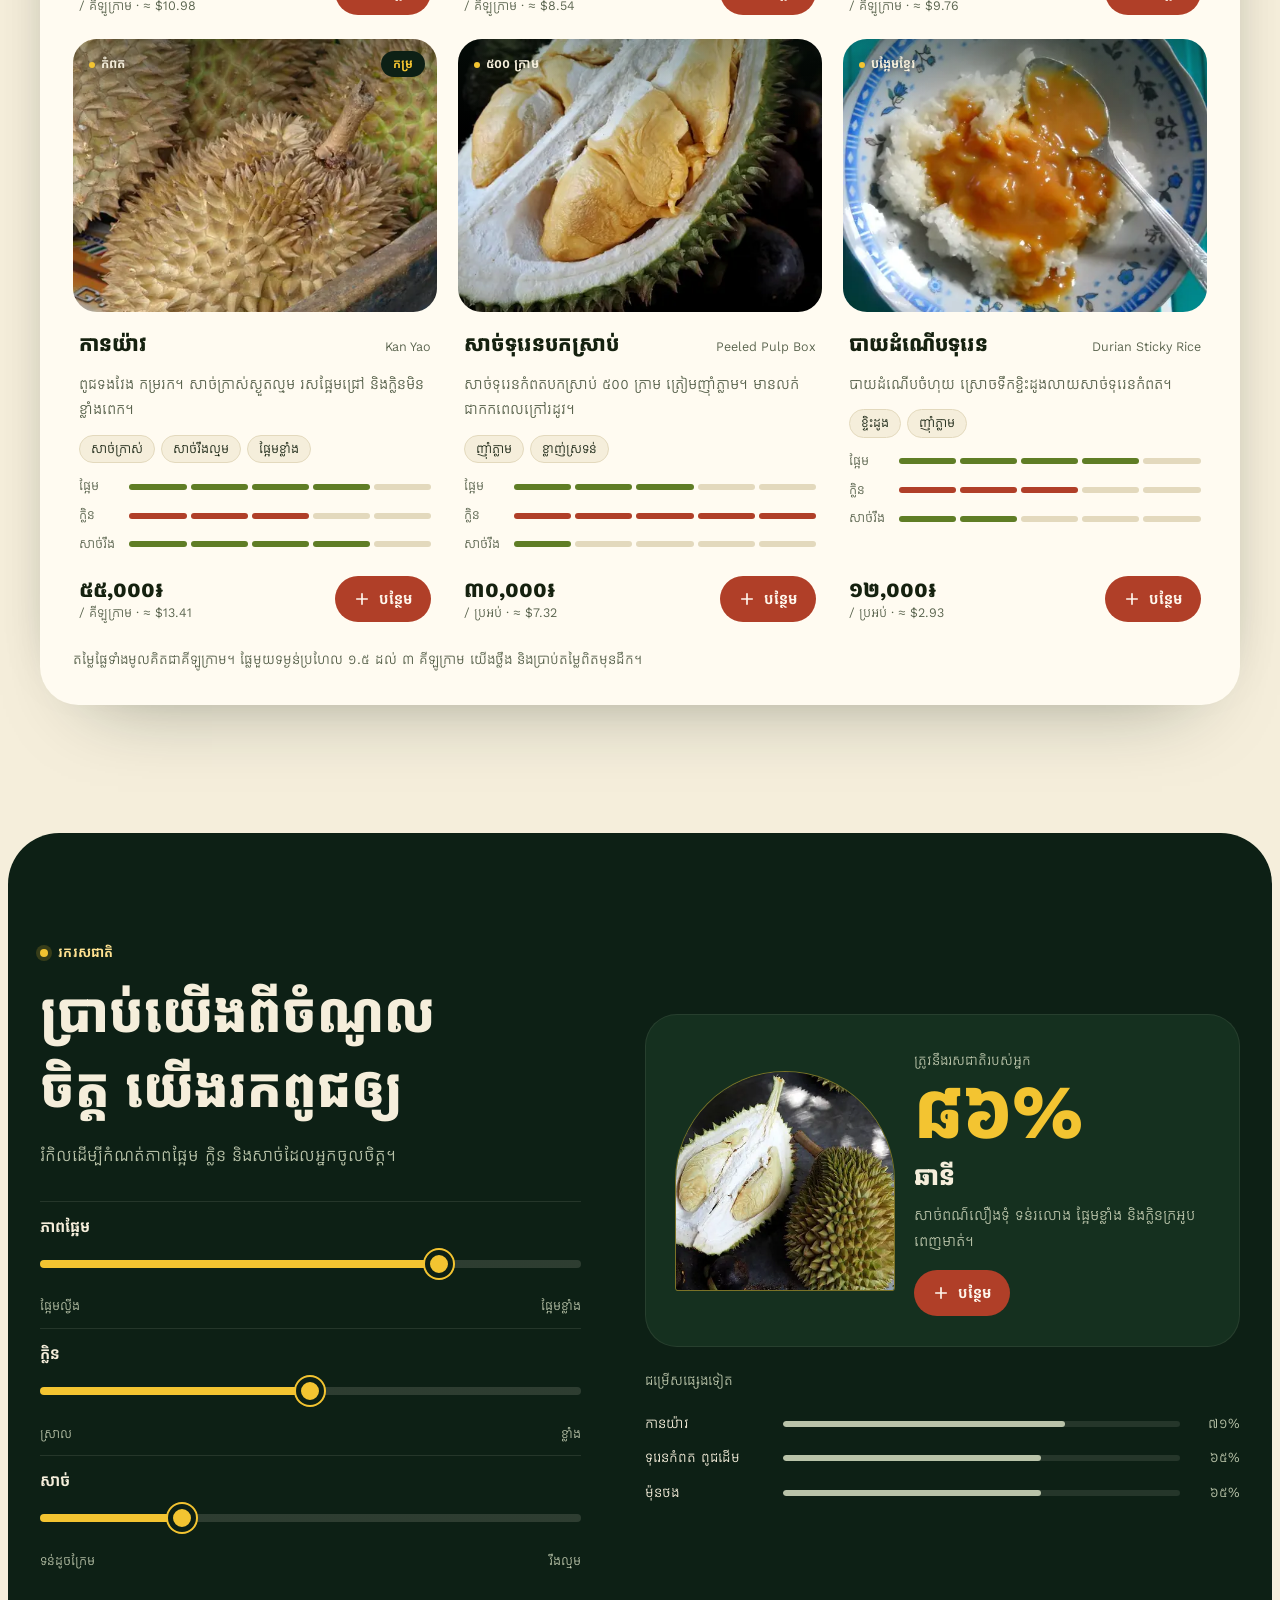
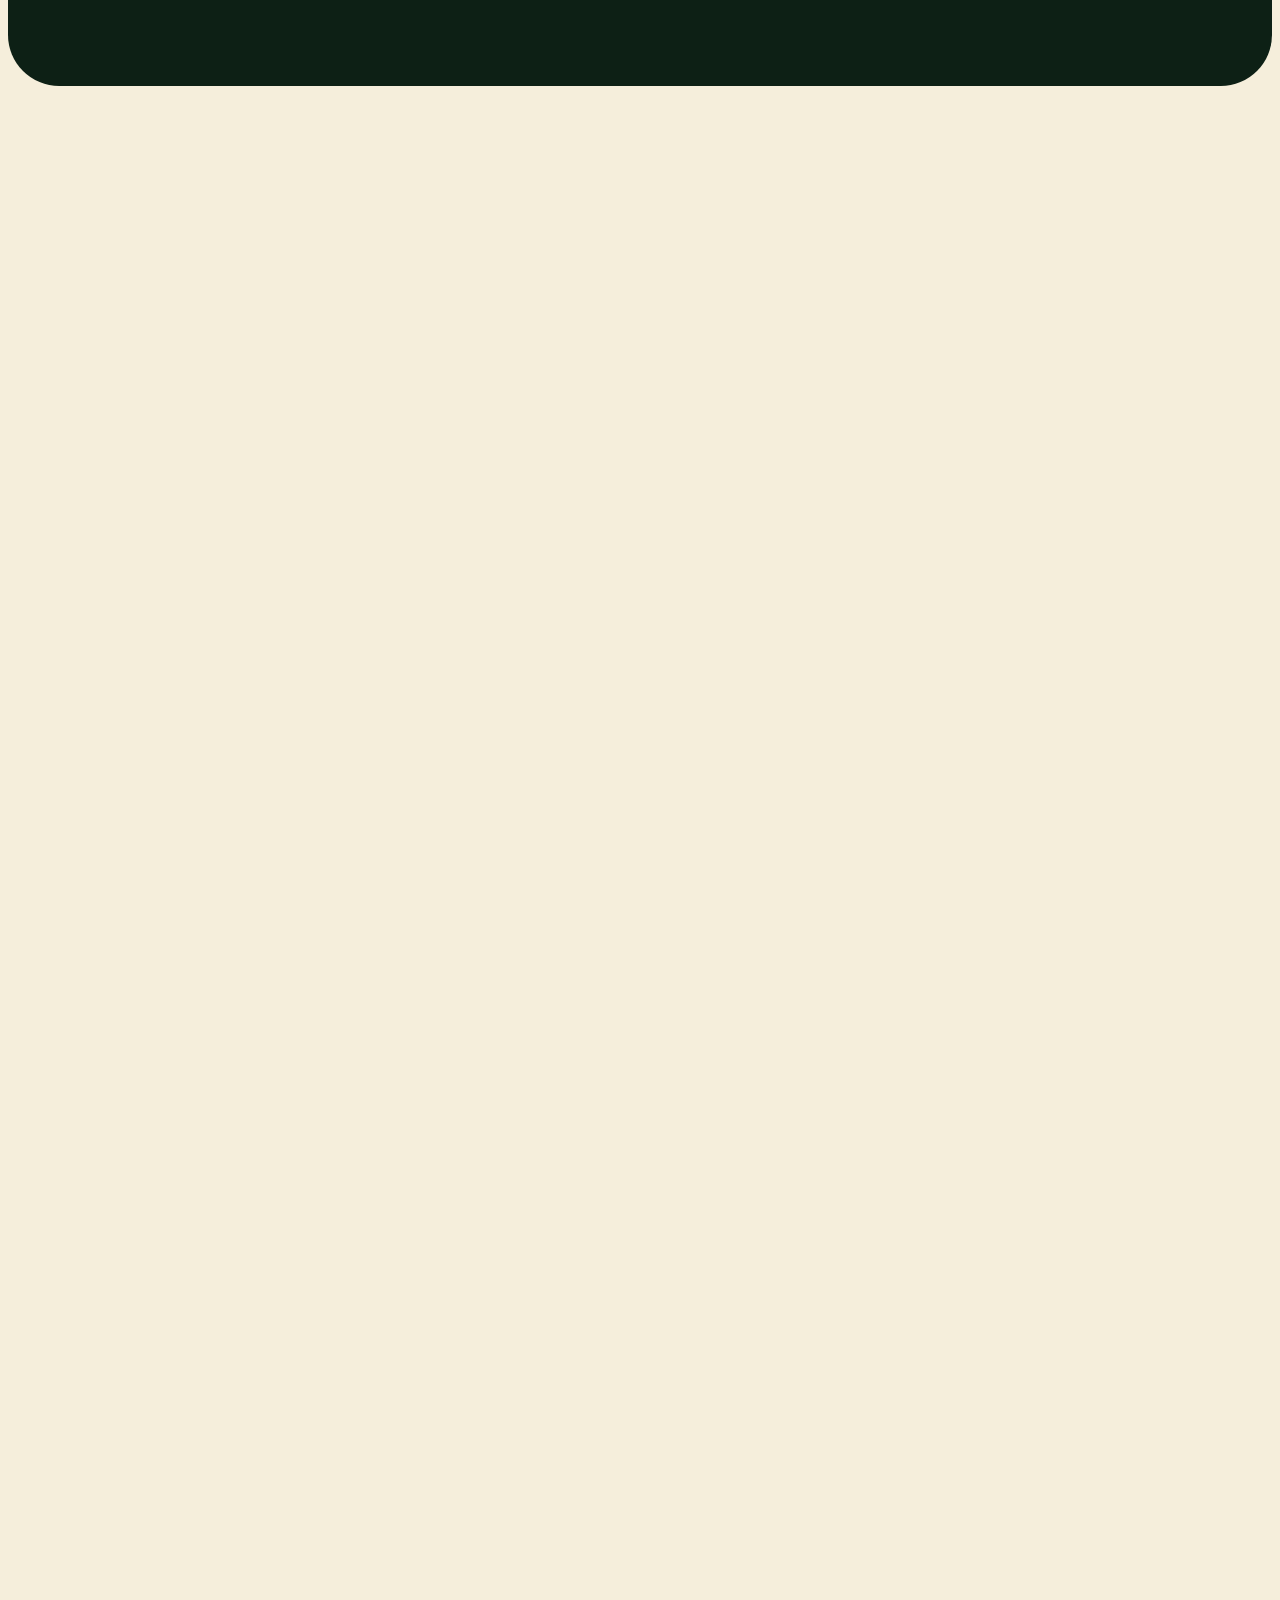
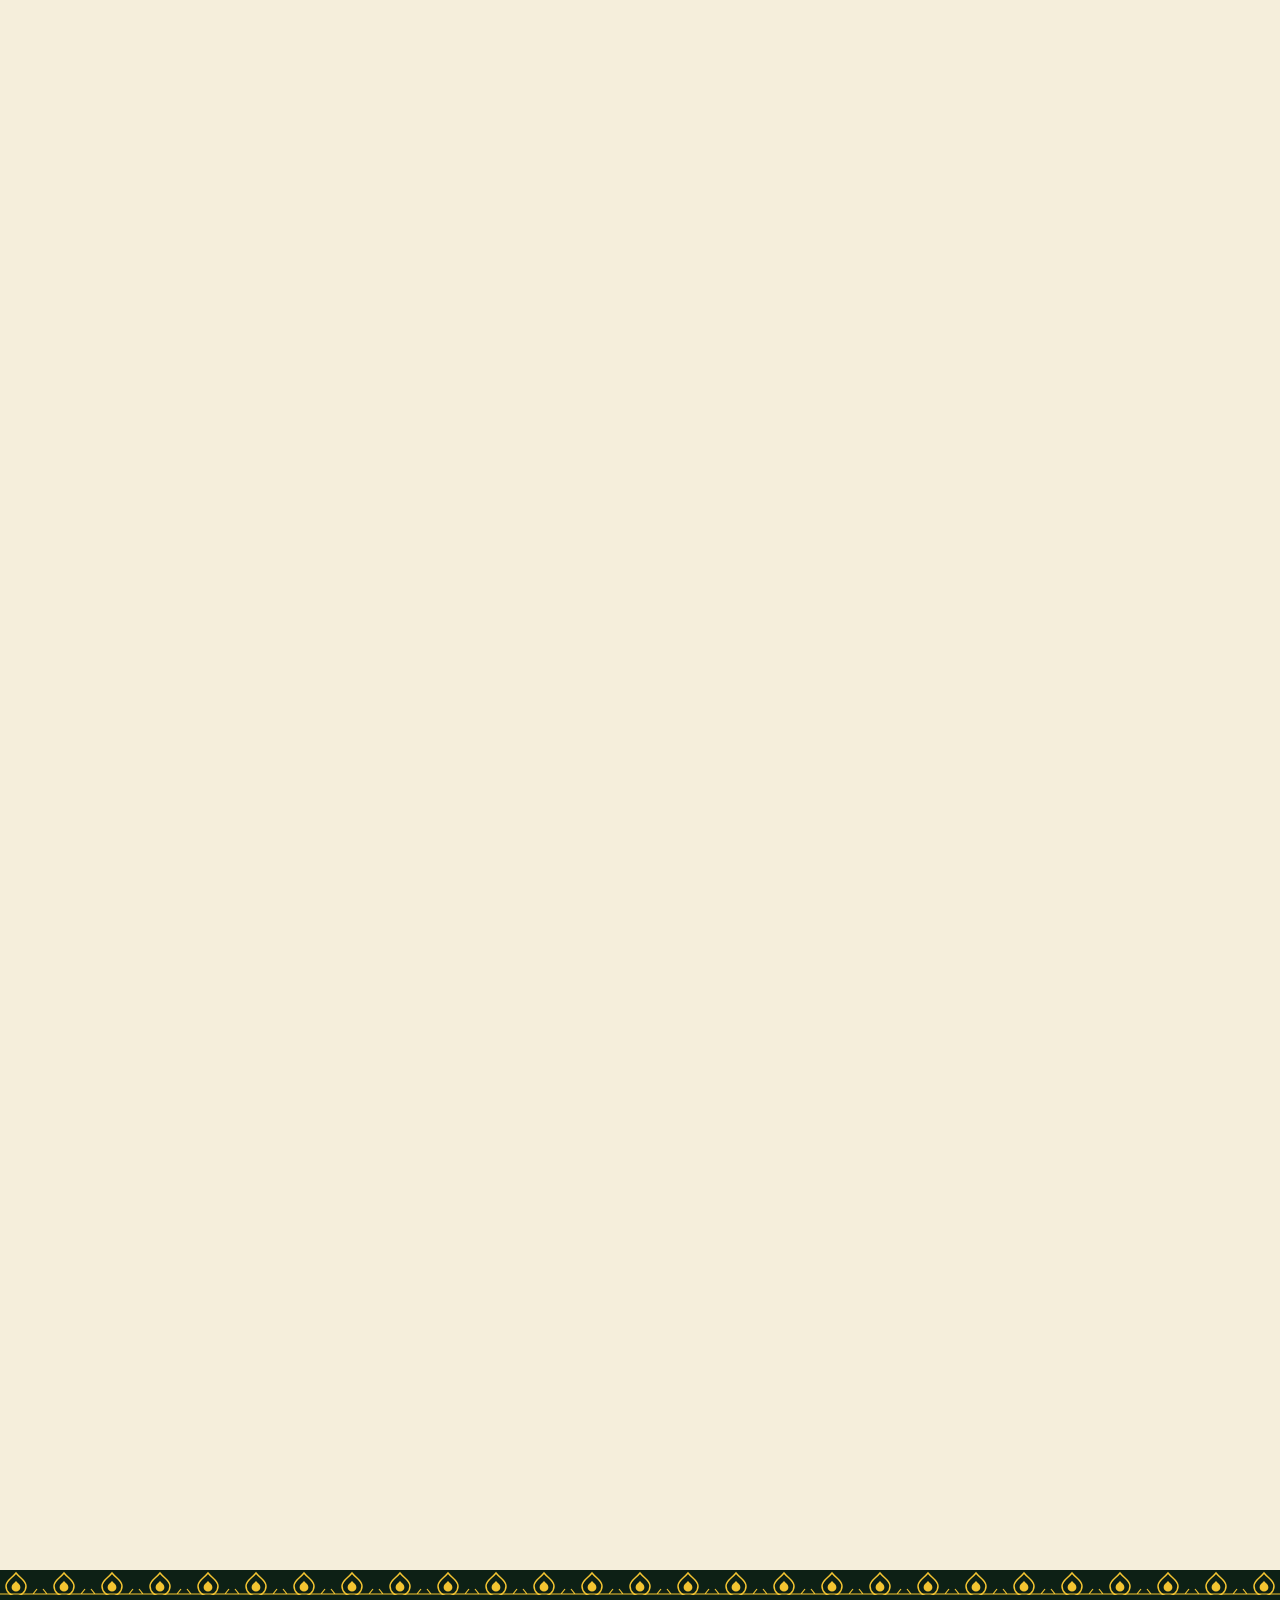
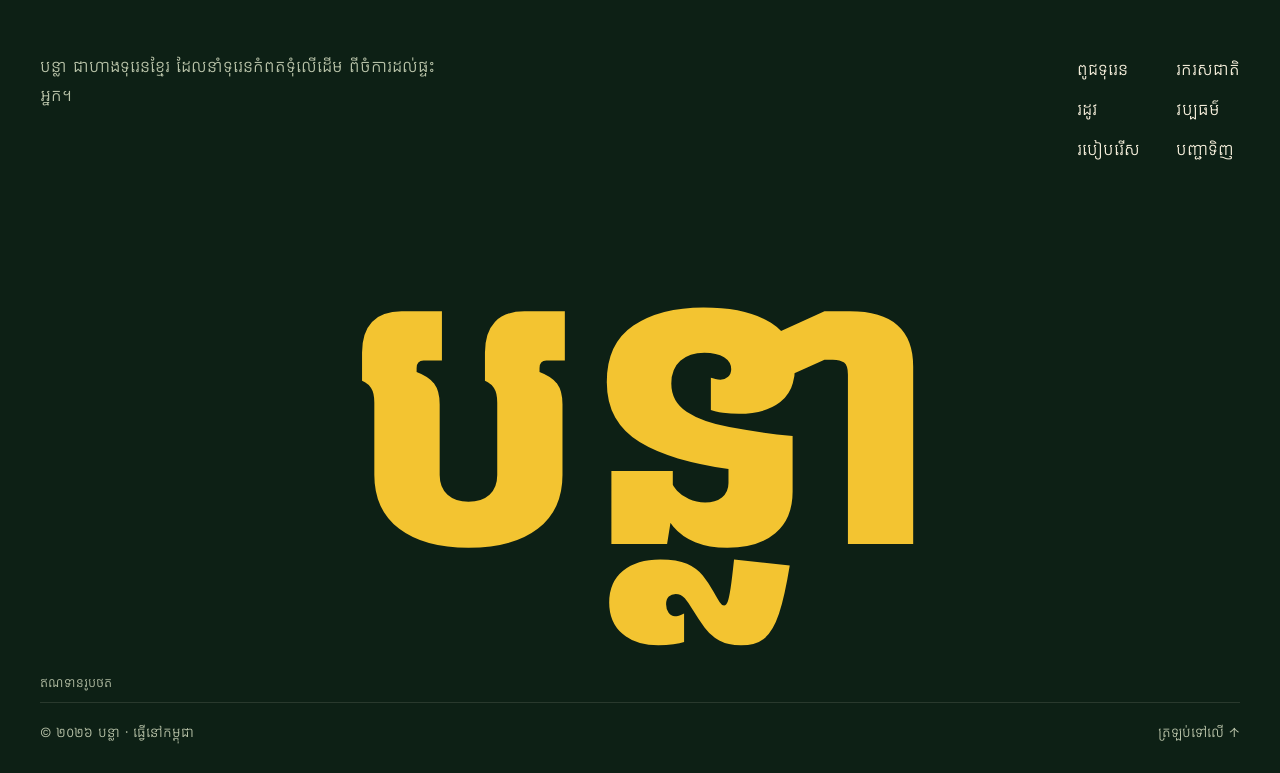
==== commit 65e33687: "Mobile-first header and bottom tab bar - New header: icon buttons for theme, language and Telegram, " ====
--- a/index.html
+++ b/index.html
@@ -24,9 +24,9 @@
   <link rel="preload" as="image" href="assets/photos/hero-open-560.webp" imagesrcset="assets/photos/hero-open-560.webp 560w, assets/photos/hero-open-1000.webp 922w" imagesizes="(max-width: 820px) 80vw, 460px" fetchpriority="high">
   <script>try{var t=localStorage.getItem('bonla:theme');if(t==='"dark"'||t==='"light"')document.documentElement.dataset.theme=JSON.parse(t)}catch(e){}</script>
   <meta name="color-scheme" content="light dark">
-  <link rel="stylesheet" href="assets/css/styles.css">
-  <script defer src="assets/js/data.js"></script>
-  <script defer src="assets/js/app.js"></script>
+  <link rel="stylesheet" href="assets/css/styles.css?v=dev">
+  <script defer src="assets/js/data.js?v=dev"></script>
+  <script defer src="assets/js/app.js?v=dev"></script>
   <script type="application/ld+json">
   {
     "@context": "https://schema.org",
@@ -49,25 +49,27 @@
   <div class="nav__in">
     <a class="brand" href="#top" aria-label="Bonla">
       <span class="brand__mark" aria-hidden="true"><svg viewBox="0 0 32 32"><path d="M16 2l2.6 4.3 4.7-1.7.4 5 4.9 1.2-2.1 4.5 3.5 3.6-4.4 2.3.8 5-5-.3L19 30l-3-4-3 4-2.4-4.4-5 .3.8-5-4.4-2.3 3.5-3.6L3.4 10.8l4.9-1.2.4-5 4.7 1.7z" fill="currentColor"/><circle cx="16" cy="16" r="6" fill="#0D2015"/></svg></span>
-      <span class="brand__km">បន្លា</span>
-      <span class="brand__en">BONLA</span>
+      <span class="brand__text"><span class="brand__km">បន្លា</span><span class="brand__en">BONLA</span></span>
     </a>
     <nav class="nav__links" aria-label="Main">
-      <a href="#varieties" data-i18n="nav.varieties">ពូជទុរេន</a>
-      <a href="#finder" data-i18n="nav.finder">រករសជាតិ</a>
-      <a href="#season" data-i18n="nav.season">រដូវ</a>
-      <a href="#culture" data-i18n="nav.culture">វប្បធម៌</a>
-      <a href="#order" data-i18n="nav.order">បញ្ជាទិញ</a>
+      <a href="#varieties" data-sec="varieties" data-i18n="nav.varieties">ពូជទុរេន</a>
+      <a href="#finder" data-sec="finder" data-i18n="nav.finder">រករសជាតិ</a>
+      <a href="#season" data-sec="season" data-i18n="nav.season">រដូវ</a>
+      <a href="#culture" data-sec="culture" data-i18n="nav.culture">វប្បធម៌</a>
+      <a href="#order" data-sec="order" data-i18n="nav.order">បញ្ជាទិញ</a>
     </nav>
     <div class="nav__actions">
-      <button type="button" class="theme-btn" id="themeBtn" aria-label="ប្តូរទៅពណ៌ងងឹត">
+      <button type="button" class="hbtn" id="themeBtn" aria-label="ប្តូរទៅពណ៌ងងឹត">
         <svg class="i-moon" viewBox="0 0 24 24" aria-hidden="true"><path d="M20 14.5A8 8 0 0 1 9.5 4a8 8 0 1 0 10.5 10.5z" fill="none" stroke="currentColor" stroke-width="1.8" stroke-linejoin="round"/></svg>
         <svg class="i-sun" viewBox="0 0 24 24" aria-hidden="true"><circle cx="12" cy="12" r="4.2" fill="none" stroke="currentColor" stroke-width="1.8"/><path d="M12 2.5v2.2M12 19.3v2.2M2.5 12h2.2M19.3 12h2.2M5.3 5.3l1.6 1.6M17.1 17.1l1.6 1.6M5.3 18.7l1.6-1.6M17.1 6.9l1.6-1.6" stroke="currentColor" stroke-width="1.8" stroke-linecap="round"/></svg>
       </button>
-      <div class="lang" role="group" aria-label="Language">
-        <button type="button" data-lang="km" aria-pressed="true">ខ្មែរ</button>
-        <button type="button" data-lang="en" aria-pressed="false">EN</button>
-      </div>
+      <button type="button" class="hbtn hbtn--lang" id="langBtn" lang="en" aria-label="Switch to English">
+        <svg viewBox="0 0 24 24" aria-hidden="true"><circle cx="12" cy="12" r="9" fill="none" stroke="currentColor" stroke-width="1.8"/><path d="M3 12h18M12 3c2.6 2.6 3.8 5.6 3.8 9s-1.2 6.4-3.8 9c-2.6-2.6-3.8-5.6-3.8-9S9.4 5.6 12 3z" fill="none" stroke="currentColor" stroke-width="1.8" stroke-linejoin="round"/></svg>
+        <span id="langLabel">EN</span>
+      </button>
+      <a class="hbtn hbtn--tg" id="tgBtn" href="https://t.me/" target="_blank" rel="noopener" aria-label="Telegram">
+        <svg viewBox="0 0 24 24" aria-hidden="true"><path d="M21.2 4.2L2.9 11.3c-.8.3-.8 1.4 0 1.7l4.5 1.6 1.7 5.4c.2.7 1.1.9 1.6.4l2.5-2.4 4.6 3.4c.6.4 1.4.1 1.6-.6l3-15.3c.2-.9-.6-1.6-1.4-1.3z" fill="none" stroke="currentColor" stroke-width="1.7" stroke-linejoin="round"/><path d="M7.4 14.6l9.8-6.3-6.6 7.4" fill="none" stroke="currentColor" stroke-width="1.7" stroke-linejoin="round" stroke-linecap="round"/></svg>
+      </a>
       <button type="button" class="cart-btn" id="cartOpen" aria-haspopup="dialog">
         <svg viewBox="0 0 24 24" aria-hidden="true"><path d="M5 8h14l-1.2 11.2a2 2 0 0 1-2 1.8H8.2a2 2 0 0 1-2-1.8L5 8z" fill="none" stroke="currentColor" stroke-width="1.8" stroke-linejoin="round"/><path d="M9 10V7a3 3 0 0 1 6 0v3" fill="none" stroke="currentColor" stroke-width="1.8" stroke-linecap="round"/></svg>
         <span class="cart-btn__label" data-i18n="nav.cart">កន្ត្រក</span>
@@ -76,6 +78,30 @@
     </div>
   </div>
 </header>
+
+<nav class="tabbar" id="tabbar" aria-label="Quick">
+  <a class="tab is-active" href="#top" data-sec="top">
+    <svg viewBox="0 0 24 24" aria-hidden="true"><path d="M3.5 10.5L12 3.5l8.5 7V19a1.5 1.5 0 0 1-1.5 1.5h-4v-6h-6v6H5A1.5 1.5 0 0 1 3.5 19z" fill="none" stroke="currentColor" stroke-width="1.8" stroke-linejoin="round"/></svg>
+    <span data-i18n="tab.home">ដើម</span>
+  </a>
+  <a class="tab" href="#varieties" data-sec="varieties">
+    <svg viewBox="0 0 24 24" aria-hidden="true"><rect x="3.5" y="3.5" width="7" height="7" rx="2" fill="none" stroke="currentColor" stroke-width="1.8"/><rect x="13.5" y="3.5" width="7" height="7" rx="2" fill="none" stroke="currentColor" stroke-width="1.8"/><rect x="3.5" y="13.5" width="7" height="7" rx="2" fill="none" stroke="currentColor" stroke-width="1.8"/><rect x="13.5" y="13.5" width="7" height="7" rx="2" fill="none" stroke="currentColor" stroke-width="1.8"/></svg>
+    <span data-i18n="tab.var">ពូជ</span>
+  </a>
+  <a class="tab" href="#finder" data-sec="finder">
+    <svg viewBox="0 0 24 24" aria-hidden="true"><path d="M4 6h9M17 6h3M4 12h3M11 12h9M4 18h11M19 18h1" stroke="currentColor" stroke-width="1.8" stroke-linecap="round"/><circle cx="15" cy="6" r="2" fill="none" stroke="currentColor" stroke-width="1.8"/><circle cx="9" cy="12" r="2" fill="none" stroke="currentColor" stroke-width="1.8"/><circle cx="17" cy="18" r="2" fill="none" stroke="currentColor" stroke-width="1.8"/></svg>
+    <span data-i18n="tab.finder">រសជាតិ</span>
+  </a>
+  <a class="tab" href="#season" data-sec="season">
+    <svg viewBox="0 0 24 24" aria-hidden="true"><rect x="3.5" y="5" width="17" height="15.5" rx="2.5" fill="none" stroke="currentColor" stroke-width="1.8"/><path d="M3.5 10h17M8 3v4M16 3v4" stroke="currentColor" stroke-width="1.8" stroke-linecap="round"/><circle cx="12" cy="15" r="1.6" fill="currentColor"/></svg>
+    <span data-i18n="tab.season">រដូវ</span>
+  </a>
+  <button type="button" class="tab tab--cart" id="tabCart" aria-haspopup="dialog">
+    <svg viewBox="0 0 24 24" aria-hidden="true"><path d="M5 8h14l-1.2 11.2a2 2 0 0 1-2 1.8H8.2a2 2 0 0 1-2-1.8L5 8z" fill="none" stroke="currentColor" stroke-width="1.8" stroke-linejoin="round"/><path d="M9 10V7a3 3 0 0 1 6 0v3" fill="none" stroke="currentColor" stroke-width="1.8" stroke-linecap="round"/></svg>
+    <span data-i18n="tab.cart">កន្ត្រក</span>
+    <span class="tab__badge" id="tabCount" hidden>០</span>
+  </button>
+</nav>
 
 <main>
   <!-- HERO -->
--- a/assets/css/styles.css
+++ b/assets/css/styles.css
@@ -148,63 +148,6 @@
 .btn--line:hover { border-color: var(--text); }
 .btn--sm { min-height: 44px; font-size: 15px; padding: 0 18px; }
 .btn--block { width: 100%; }
-
-/* ---------- nav ---------- */
-.nav {
-  position: fixed; inset: 0 0 auto; z-index: 50;
-  padding-top: calc(12px + env(safe-area-inset-top, 0px));
-  padding-left: max(12px, env(safe-area-inset-left, 0px));
-  padding-right: max(12px, env(safe-area-inset-right, 0px));
-  pointer-events: none;
-}
-.nav__in {
-  pointer-events: auto;
-  max-width: 1240px; margin-inline: auto;
-  display: flex; align-items: center; gap: 12px;
-  padding: 7px 7px 7px 16px; border-radius: 999px;
-  color: var(--on-dark);
-  background: rgba(13, 32, 21, .62);
-  -webkit-backdrop-filter: blur(16px) saturate(150%);
-  backdrop-filter: blur(16px) saturate(150%);
-  border: 1px solid rgba(245, 238, 219, .12);
-  transition: background-color .4s var(--ease), box-shadow .4s var(--ease);
-}
-.nav.is-scrolled .nav__in { background: rgba(13, 32, 21, .86); box-shadow: 0 18px 40px -20px rgba(0, 0, 0, .55); }
-.brand { display: flex; align-items: center; gap: 10px; text-decoration: none; min-height: 44px; }
-.brand__mark { width: 30px; height: 30px; color: var(--gold); display: grid; transition: transform .8s var(--spring); }
-.brand:hover .brand__mark { transform: rotate(72deg); }
-.brand__km { font-size: 22px; font-weight: 700; color: var(--gold); line-height: 1; }
-.brand__en { font-size: 11px; letter-spacing: .28em; color: var(--on-dark-muted); }
-.nav__links { display: flex; gap: 2px; margin-inline: auto; }
-.nav__links a {
-  padding: 8px 14px; border-radius: 999px; font-size: 15px; text-decoration: none;
-  color: var(--on-dark-muted); transition: color .2s, background-color .2s;
-}
-.nav__links a:hover { color: var(--on-dark); background: rgba(245, 238, 219, .08); }
-.nav__actions { display: flex; align-items: center; gap: 8px; margin-left: auto; }
-.nav__links + .nav__actions { margin-left: 0; }
-.lang { display: flex; padding: 3px; border-radius: 999px; background: rgba(245, 238, 219, .08); }
-.lang button {
-  border: 0; background: transparent; color: var(--on-dark-muted);
-  min-width: 44px; min-height: 38px; padding: 0 12px; border-radius: 999px; cursor: pointer;
-  font-size: 14px; font-weight: 600; transition: background-color .25s, color .25s;
-}
-.lang button[aria-pressed="true"] { background: var(--on-dark); color: var(--ink); }
-.cart-btn {
-  display: inline-flex; align-items: center; gap: 8px; border: 0; cursor: pointer;
-  min-height: 46px; padding: 0 8px 0 16px; border-radius: 999px;
-  background: var(--gold); color: var(--ink); font-weight: 600; font-size: 15px;
-  transition: transform .35s var(--spring);
-}
-.cart-btn:hover { transform: scale(1.04); }
-.cart-btn svg { width: 20px; height: 20px; }
-.cart-btn__count {
-  min-width: 30px; height: 30px; padding: 0 8px; border-radius: 999px;
-  display: grid; place-items: center; background: var(--ink); color: var(--gold);
-  font-size: 14px; font-variant-numeric: tabular-nums;
-}
-.cart-btn.bump .cart-btn__count { animation: bump .5s var(--spring); }
-@keyframes bump { 40% { transform: scale(1.35); } }
 
 /* ---------- marquee ---------- */
 .marquee {
@@ -545,7 +488,6 @@
 
 /* ---------- responsive ---------- */
 @media (max-width: 1000px) {
-  .nav__links { display: none; }
   .months { grid-template-columns: repeat(6, minmax(0, 1fr)); row-gap: 18px; }
   .steps { grid-template-columns: repeat(2, minmax(0, 1fr)); }
   .order__panel { grid-template-columns: 1fr; }
@@ -556,8 +498,6 @@
 }
 @media (max-width: 560px) {
   body { font-size: 16px; }
-  .brand__en, .cart-btn__label { display: none; }
-  .cart-btn { padding-left: 12px; }
   .months { grid-template-columns: repeat(3, minmax(0, 1fr)); }
   .month { min-height: 112px; }
   .steps, .order__cols { grid-template-columns: 1fr; }
@@ -613,8 +553,8 @@
 }
 .eyebrow .dot { background: var(--gold); box-shadow: 0 0 0 4px rgba(243, 196, 49, .2); }
 .hero__word {
-  font-size: clamp(96px, 15vw, 210px); font-weight: 700; line-height: 1.2;
-  color: var(--gold); margin: 6px 0 -.08em; letter-spacing: -.01em;
+  font-size: clamp(96px, 15vw, 210px); font-weight: 700; line-height: 1.32;
+  color: var(--gold); margin: 4px 0 .12em; letter-spacing: -.01em;
   text-shadow: 0 20px 60px rgba(0, 0, 0, .4);
   animation: wordIn 1.1s var(--ease) both;
 }
@@ -764,24 +704,201 @@
   .float-card strong { font-size: 22px; }
 }
 
-/* ---------- theme toggle ---------- */
-.theme-btn {
-  width: 44px; height: 44px; flex: none; border-radius: 50%; border: 0; cursor: pointer;
-  display: grid; place-items: center; color: var(--on-dark);
-  background: rgba(245, 238, 219, .08);
-  transition: background-color .25s, transform .5s var(--spring);
-}
-.theme-btn:hover { background: rgba(245, 238, 219, .16); transform: rotate(-20deg); }
-.theme-btn svg { width: 20px; height: 20px; grid-area: 1 / 1; transition: transform .5s var(--spring), opacity .3s; }
-.theme-btn .i-sun { opacity: 0; transform: rotate(-90deg) scale(.5); }
-:root[data-theme="dark"] .theme-btn .i-moon { opacity: 0; transform: rotate(90deg) scale(.5); }
-:root[data-theme="dark"] .theme-btn .i-sun { opacity: 1; transform: none; }
+
+/* ============================================================
+   Header (desktop + phone) and phone tab bar
+   ============================================================ */
+.nav {
+  position: fixed; inset: 0 0 auto; z-index: 50;
+  padding: calc(10px + env(safe-area-inset-top, 0px)) max(10px, env(safe-area-inset-right, 0px)) 0 max(10px, env(safe-area-inset-left, 0px));
+  pointer-events: none;
+  transition: transform .45s var(--ease);
+}
+.nav.is-hidden { transform: translateY(calc(-100% - 12px)); }
+.nav__in {
+  pointer-events: auto;
+  max-width: 1240px; margin-inline: auto;
+  display: flex; align-items: center; gap: 10px;
+  padding: 6px 6px 6px 14px; border-radius: 999px;
+  color: var(--on-dark);
+  background: rgba(13, 32, 21, .58);
+  -webkit-backdrop-filter: blur(18px) saturate(160%);
+  backdrop-filter: blur(18px) saturate(160%);
+  border: 1px solid rgba(245, 238, 219, .12);
+  box-shadow: 0 12px 32px -20px rgba(0, 0, 0, .6);
+  transition: background-color .4s var(--ease), box-shadow .4s var(--ease);
+}
+.nav.is-scrolled .nav__in { background: rgba(13, 32, 21, .86); box-shadow: 0 18px 40px -20px rgba(0, 0, 0, .6); }
+.brand { display: flex; align-items: center; gap: 10px; text-decoration: none; min-height: 44px; flex: none; -webkit-tap-highlight-color: transparent; }
+.brand__mark { width: 32px; height: 32px; color: var(--gold); display: grid; transition: transform .8s var(--spring); }
+.brand:hover .brand__mark { transform: rotate(72deg); }
+.brand__text { display: flex; flex-direction: column; line-height: 1; gap: 4px; }
+.brand__km { font-size: 21px; font-weight: 700; color: var(--gold); line-height: 1.15; }
+.brand__en { font-size: 9.5px; letter-spacing: .32em; color: var(--on-dark-muted); font-weight: 600; }
+
+.nav__links {
+  display: flex; gap: 2px; margin-inline: auto; padding: 4px; border-radius: 999px;
+  background: rgba(245, 238, 219, .06);
+}
+.nav__links a {
+  padding: 7px 15px; border-radius: 999px; font-size: 15px; text-decoration: none; line-height: 1.6;
+  color: var(--on-dark-muted); transition: color .25s, background-color .25s;
+}
+.nav__links a:hover { color: var(--on-dark); }
+.nav__links a.is-active { background: var(--on-dark); color: var(--ink); }
+.nav__actions { display: flex; align-items: center; gap: 6px; margin-left: auto; }
+.nav__links + .nav__actions { margin-left: 0; }
+
+.hbtn {
+  position: relative; flex: none; width: 44px; height: 44px; border-radius: 50%;
+  display: inline-grid; place-items: center; padding: 0; margin: 0;
+  -webkit-appearance: none; appearance: none;
+  border: 0; background: rgba(245, 238, 219, .09); color: var(--on-dark);
+  text-decoration: none; cursor: pointer; -webkit-tap-highlight-color: transparent;
+  transition: background-color .25s, transform .4s var(--spring);
+}
+.hbtn:hover { background: rgba(245, 238, 219, .17); }
+.hbtn:active { transform: scale(.9); }
+.hbtn svg { width: 21px; height: 21px; grid-area: 1 / 1; }
+.hbtn--lang { width: auto; padding: 0 14px 0 11px; border-radius: 999px; display: inline-flex; align-items: center; gap: 7px; font-weight: 600; font-size: 14px; }
+.hbtn--lang svg { width: 19px; height: 19px; }
+.hbtn--lang span { min-width: 2.2em; text-align: center; }
+#themeBtn svg { transition: transform .5s var(--spring), opacity .3s; }
+#themeBtn .i-sun { opacity: 0; transform: rotate(-90deg) scale(.5); }
+:root[data-theme="dark"] #themeBtn .i-moon { opacity: 0; transform: rotate(90deg) scale(.5); }
+:root[data-theme="dark"] #themeBtn .i-sun { opacity: 1; transform: none; }
 @media (prefers-color-scheme: dark) {
-  :root:not([data-theme="light"]) .theme-btn .i-moon { opacity: 0; transform: rotate(90deg) scale(.5); }
-  :root:not([data-theme="light"]) .theme-btn .i-sun { opacity: 1; transform: none; }
-}
-@media (max-width: 400px) {
-  .nav__in { gap: 6px; padding-left: 12px; }
-  .lang button { min-width: 38px; padding: 0 8px; }
+  :root:not([data-theme="light"]) #themeBtn .i-moon { opacity: 0; transform: rotate(90deg) scale(.5); }
+  :root:not([data-theme="light"]) #themeBtn .i-sun { opacity: 1; transform: none; }
+}
+
+.cart-btn {
+  display: inline-flex; align-items: center; gap: 8px; flex: none;
+  -webkit-appearance: none; appearance: none; border: 0; cursor: pointer;
+  min-height: 44px; padding: 0 6px 0 14px; border-radius: 999px;
+  background: var(--gold); color: var(--ink); font-weight: 600; font-size: 15px;
+  -webkit-tap-highlight-color: transparent;
+  transition: transform .35s var(--spring), background-color .25s;
+}
+.cart-btn:hover { background: var(--gold-2); }
+.cart-btn:active { transform: scale(.95); }
+.cart-btn svg { width: 20px; height: 20px; }
+.cart-btn__count {
+  min-width: 32px; height: 32px; padding: 0 8px; border-radius: 999px;
+  display: grid; place-items: center; background: var(--ink); color: var(--gold);
+  font-size: 14px; font-variant-numeric: tabular-nums;
+}
+.cart-btn.bump .cart-btn__count, .tab--cart.bump .tab__badge { animation: bump .5s var(--spring); }
+@keyframes bump { 40% { transform: scale(1.4); } }
+
+.tabbar { display: none; }
+
+@media (max-width: 1080px) {
+  .nav__links { display: none; }
+  .nav__links + .nav__actions { margin-left: auto; }
+}
+@media (max-width: 760px) {
+  .nav__in { padding: 5px 5px 5px 12px; gap: 6px; }
+  .cart-btn { display: none; }
+  .brand__mark { width: 28px; height: 28px; }
   .brand__km { font-size: 19px; }
-}
+
+  .tabbar {
+    position: fixed; z-index: 55;
+    left: max(10px, env(safe-area-inset-left, 0px)); right: max(10px, env(safe-area-inset-right, 0px));
+    bottom: calc(8px + env(safe-area-inset-bottom, 0px));
+    display: grid; grid-template-columns: repeat(5, minmax(0, 1fr)); gap: 2px;
+    padding: 5px; border-radius: 26px;
+    background: rgba(13, 32, 21, .84);
+    -webkit-backdrop-filter: blur(18px) saturate(160%); backdrop-filter: blur(18px) saturate(160%);
+    border: 1px solid rgba(245, 238, 219, .12);
+    box-shadow: 0 18px 40px -14px rgba(0, 0, 0, .65);
+  }
+  .tab {
+    position: relative; display: flex; flex-direction: column; align-items: center; justify-content: center; gap: 1px;
+    min-height: 54px; padding: 4px 2px; border-radius: 21px; border: 0; margin: 0;
+    -webkit-appearance: none; appearance: none; background: transparent; cursor: pointer;
+    color: var(--on-dark-muted); text-decoration: none; font: inherit; font-size: 11.5px; font-weight: 600; line-height: 1.35;
+    -webkit-tap-highlight-color: transparent;
+    transition: color .25s, background-color .3s var(--ease);
+  }
+  .tab svg { width: 22px; height: 22px; transition: transform .35s var(--spring); }
+  .tab:active svg { transform: scale(.85); }
+  .tab.is-active { color: var(--ink); background: var(--gold); }
+  .tab span:not(.tab__badge) { white-space: nowrap; overflow: hidden; text-overflow: ellipsis; max-width: 100%; }
+  .tab__badge {
+    position: absolute; top: 3px; left: calc(50% + 4px);
+    min-width: 19px; height: 19px; padding: 0 5px; border-radius: 999px;
+    background: var(--lacquer); color: #FFF8EE; font-size: 11px; line-height: 19px; text-align: center;
+    box-shadow: 0 0 0 2px rgba(13, 32, 21, .9);
+  }
+  .footer { padding-bottom: calc(104px + env(safe-area-inset-bottom, 0px)); }
+  .toast { bottom: calc(92px + env(safe-area-inset-bottom, 0px)); }
+}
+@media (max-width: 360px) {
+  .brand__en { display: none; }
+  .hbtn--lang { padding: 0 11px 0 9px; }
+}
+
+/* ============================================================
+   Phone layout refinements
+   ============================================================ */
+@media (max-width: 820px) {
+  .hero { padding-top: calc(92px + env(safe-area-inset-top, 0px)); }
+  .hero__word { font-size: clamp(88px, 27vw, 150px); margin-bottom: .08em; }
+  .hero__copy h1 { font-size: clamp(24px, 6.6vw, 34px); }
+  .hero__sub { font-size: 16px; }
+  .hero__visual { padding: 18px 0 8px; }
+  .arch { width: min(68%, 330px); }
+  .dial { width: 100%; max-width: 440px; }
+  .float-card { left: 2%; bottom: 10%; padding: 10px 14px; border-radius: 18px; }
+  .hero__cta .btn { flex: 1 1 140px; }
+  .statement { padding-block: 72px 48px; }
+  .statement__text { font-size: clamp(25px, 7vw, 40px); }
+}
+@media (max-width: 700px) {
+  /* swipeable product row */
+  .panel { padding: 18px 0 20px; border-radius: 28px; }
+  .panel .sec-head, .panel .note { padding-inline: 18px; }
+  .filters { flex-wrap: nowrap; overflow-x: auto; scrollbar-width: none; width: 100%; margin-inline: -18px; padding-inline: 18px; box-sizing: content-box; }
+  .filters::-webkit-scrollbar, .grid::-webkit-scrollbar, .culture__grid::-webkit-scrollbar { display: none; }
+  .filter { flex: none; }
+  .grid {
+    display: flex; overflow-x: auto; gap: 12px; scrollbar-width: none;
+    scroll-snap-type: x mandatory; scroll-padding-inline: 18px; padding: 2px 18px 6px;
+    overscroll-behavior-x: contain;
+  }
+  .card { flex: 0 0 min(82%, 320px); scroll-snap-align: start; }
+  .card__art { border-radius: 20px; }
+  .bigword { margin-bottom: -.46em; }
+  .band__fig { border-radius: 24px; }
+  .band__cap { padding: 18px; }
+  .band__tags { flex-wrap: nowrap; overflow-x: auto; scrollbar-width: none; margin-inline: calc(-1 * var(--gl)); padding-inline: var(--gl); }
+  .band__tags::-webkit-scrollbar { display: none; }
+  .band__tags li { flex: none; }
+  .finder { border-radius: 28px; margin-inline: 6px; padding-block: 48px; }
+  .match { padding: 16px; border-radius: 24px; }
+  .season { padding-top: 64px; }
+  .culture { padding-block: 44px; }
+  .outline { font-size: clamp(54px, 17vw, 90px); }
+  .order__panel { border-radius: 28px; padding: 22px 18px; }
+}
+@media (max-width: 560px) {
+  .culture__grid {
+    display: flex; overflow-x: auto; gap: 12px; scrollbar-width: none;
+    scroll-snap-type: x mandatory; scroll-padding-inline: var(--gl);
+    margin-inline: calc(-1 * var(--gl)); padding: 2px var(--gl) 6px;
+  }
+  .ccard, .ccard--wide { flex: 0 0 min(84%, 330px); scroll-snap-align: start; }
+  .steps { grid-template-columns: repeat(2, minmax(0, 1fr)); gap: 14px; }
+  .step__n { font-size: 42px; }
+  .step h3 { font-size: 18px; }
+  .step p { font-size: 14.5px; }
+  .months { gap: 6px; }
+  .month { min-height: 100px; padding: 10px 8px; border-radius: 14px; }
+  .drawer { width: 100%; }
+}
+@media (hover: none) {
+  .card:hover .card__art img, .ccard:hover .ccard__fig img, .band__fig:hover img, .hero__visual:hover .arch img { transform: none; }
+  .ccard:hover, .month:hover { transform: none; }
+}
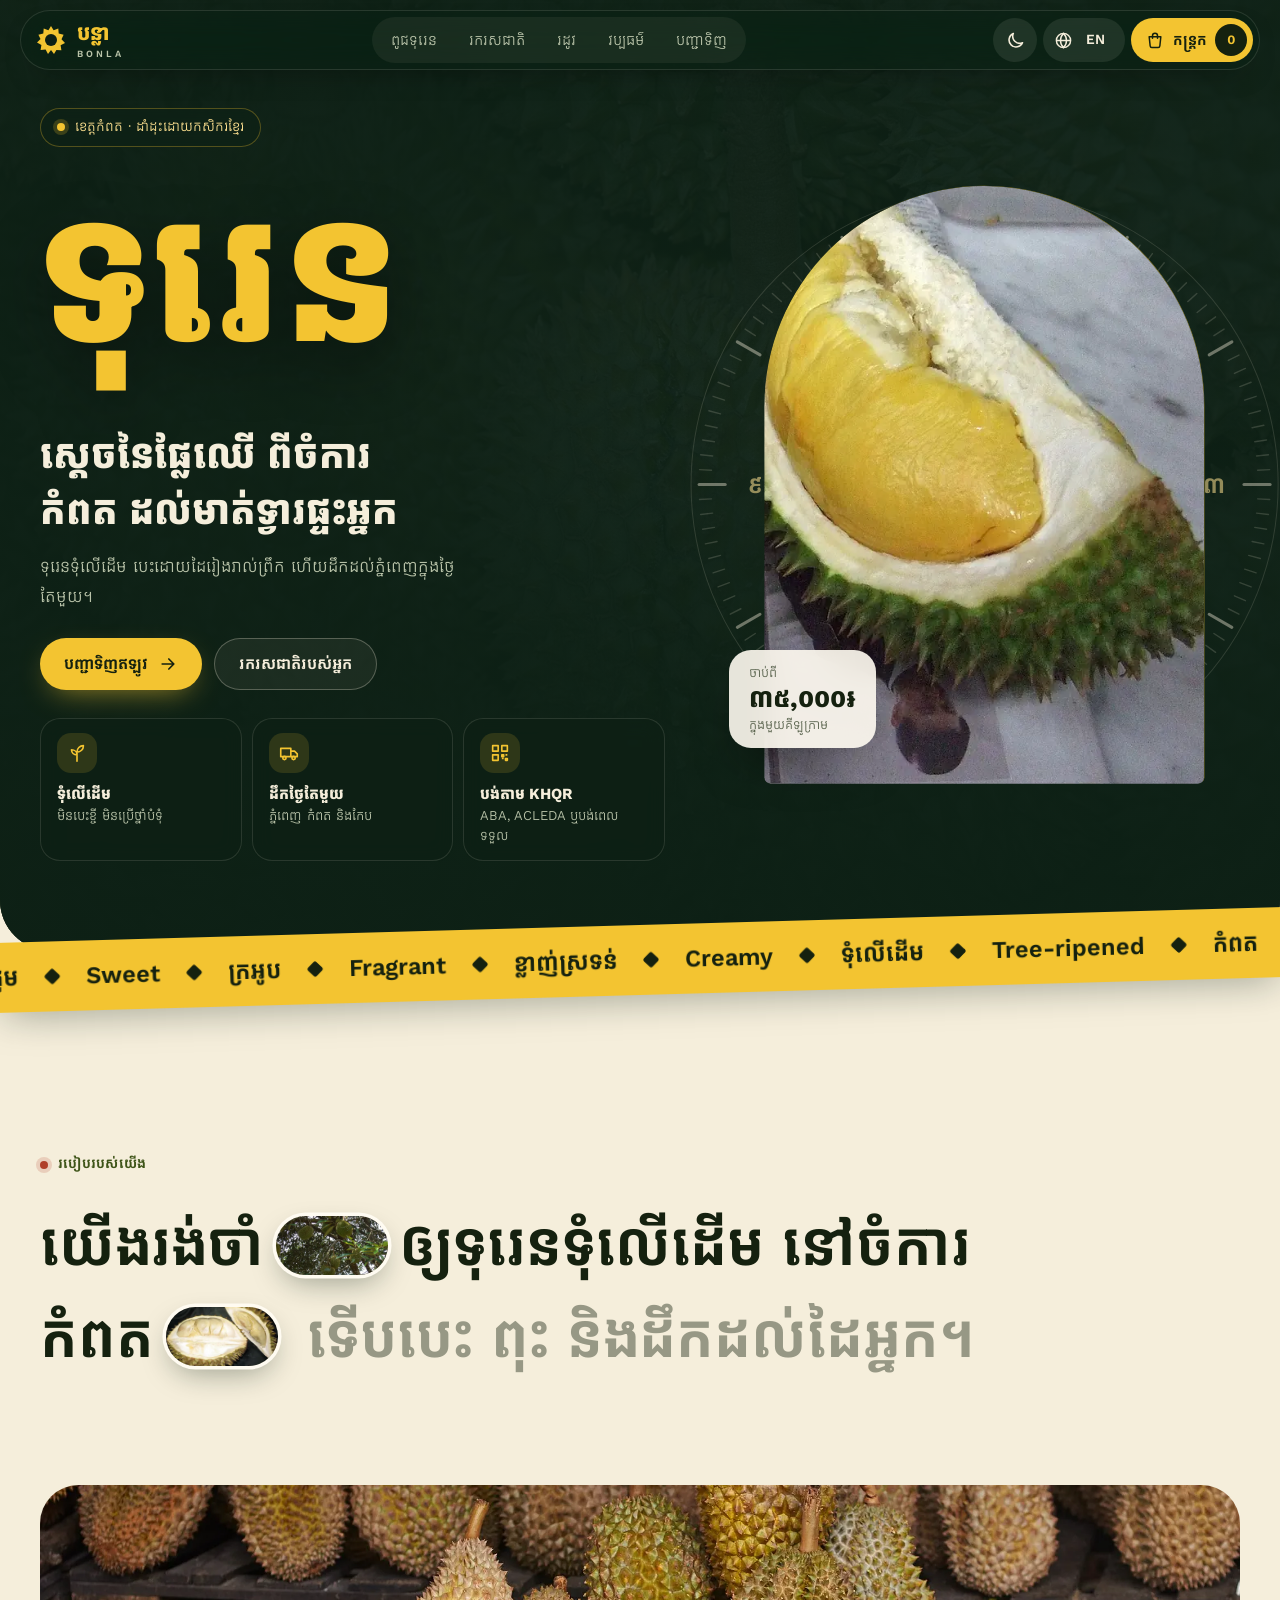
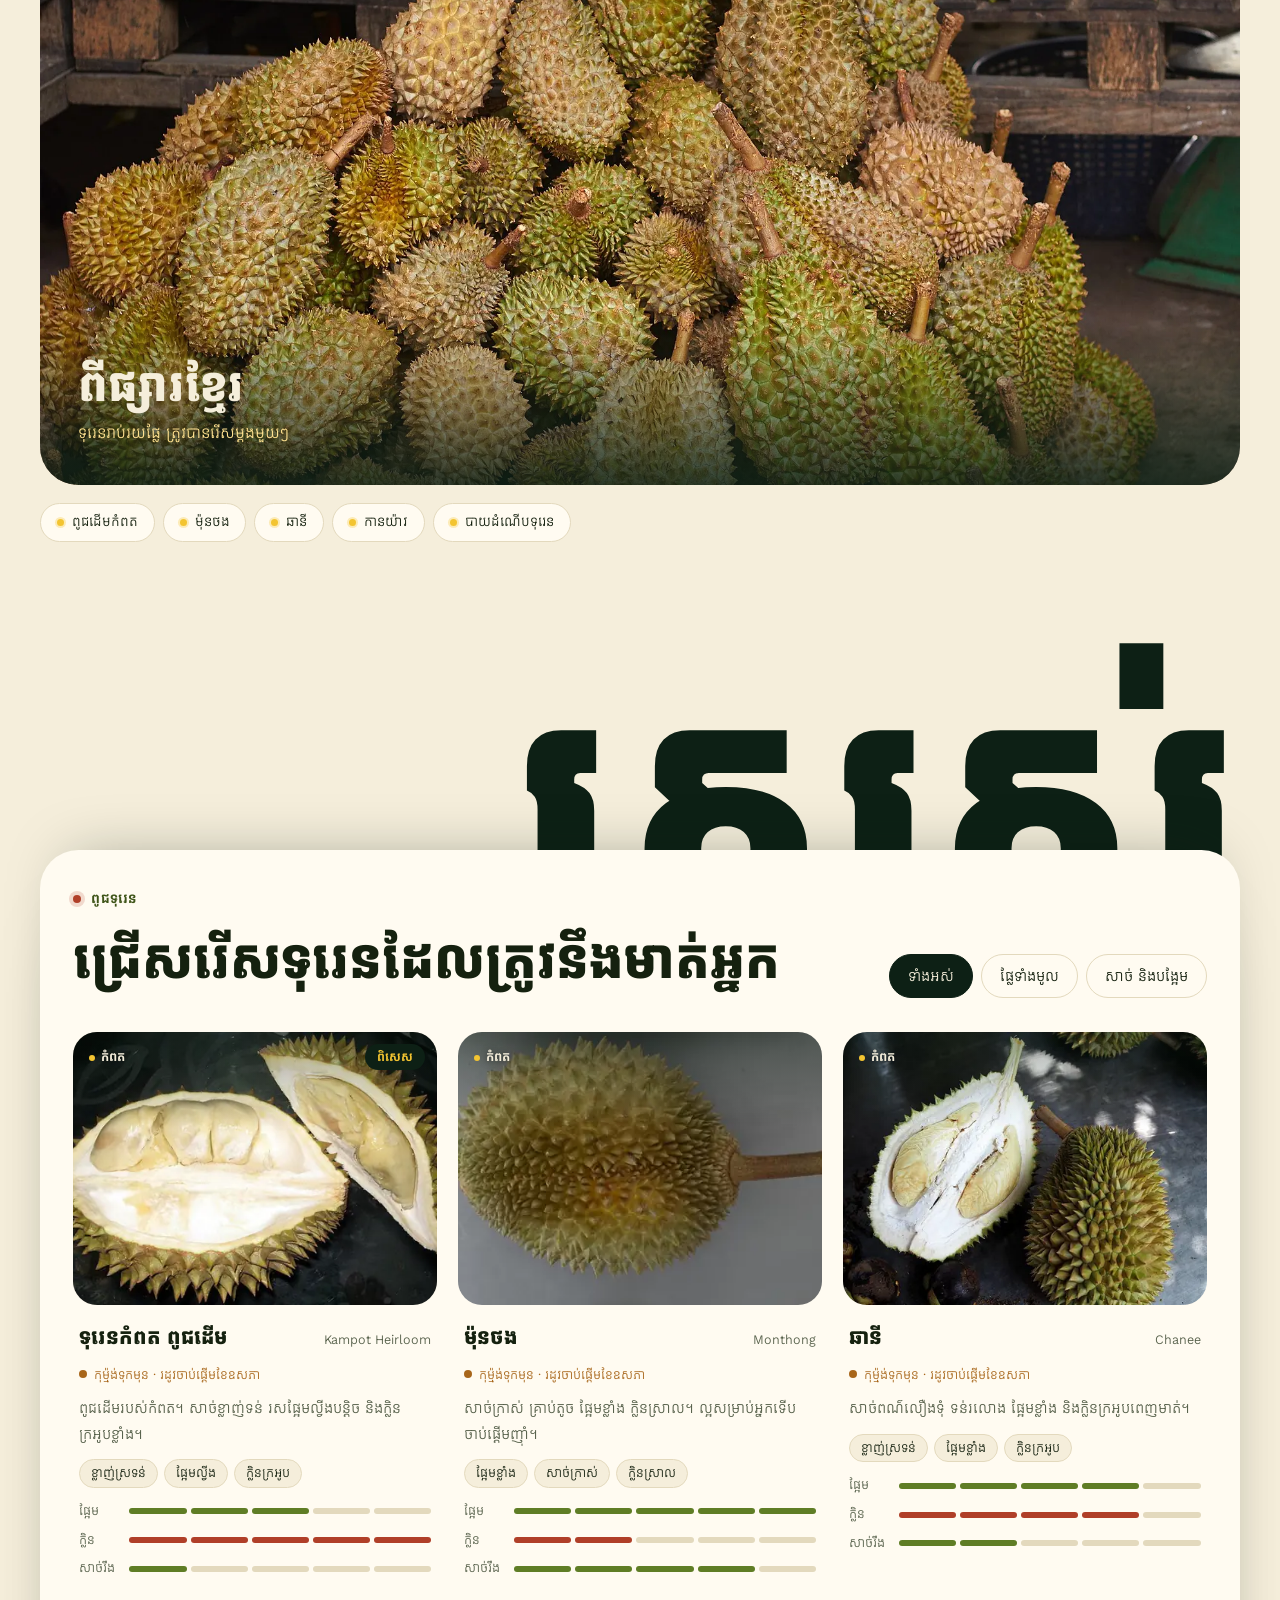
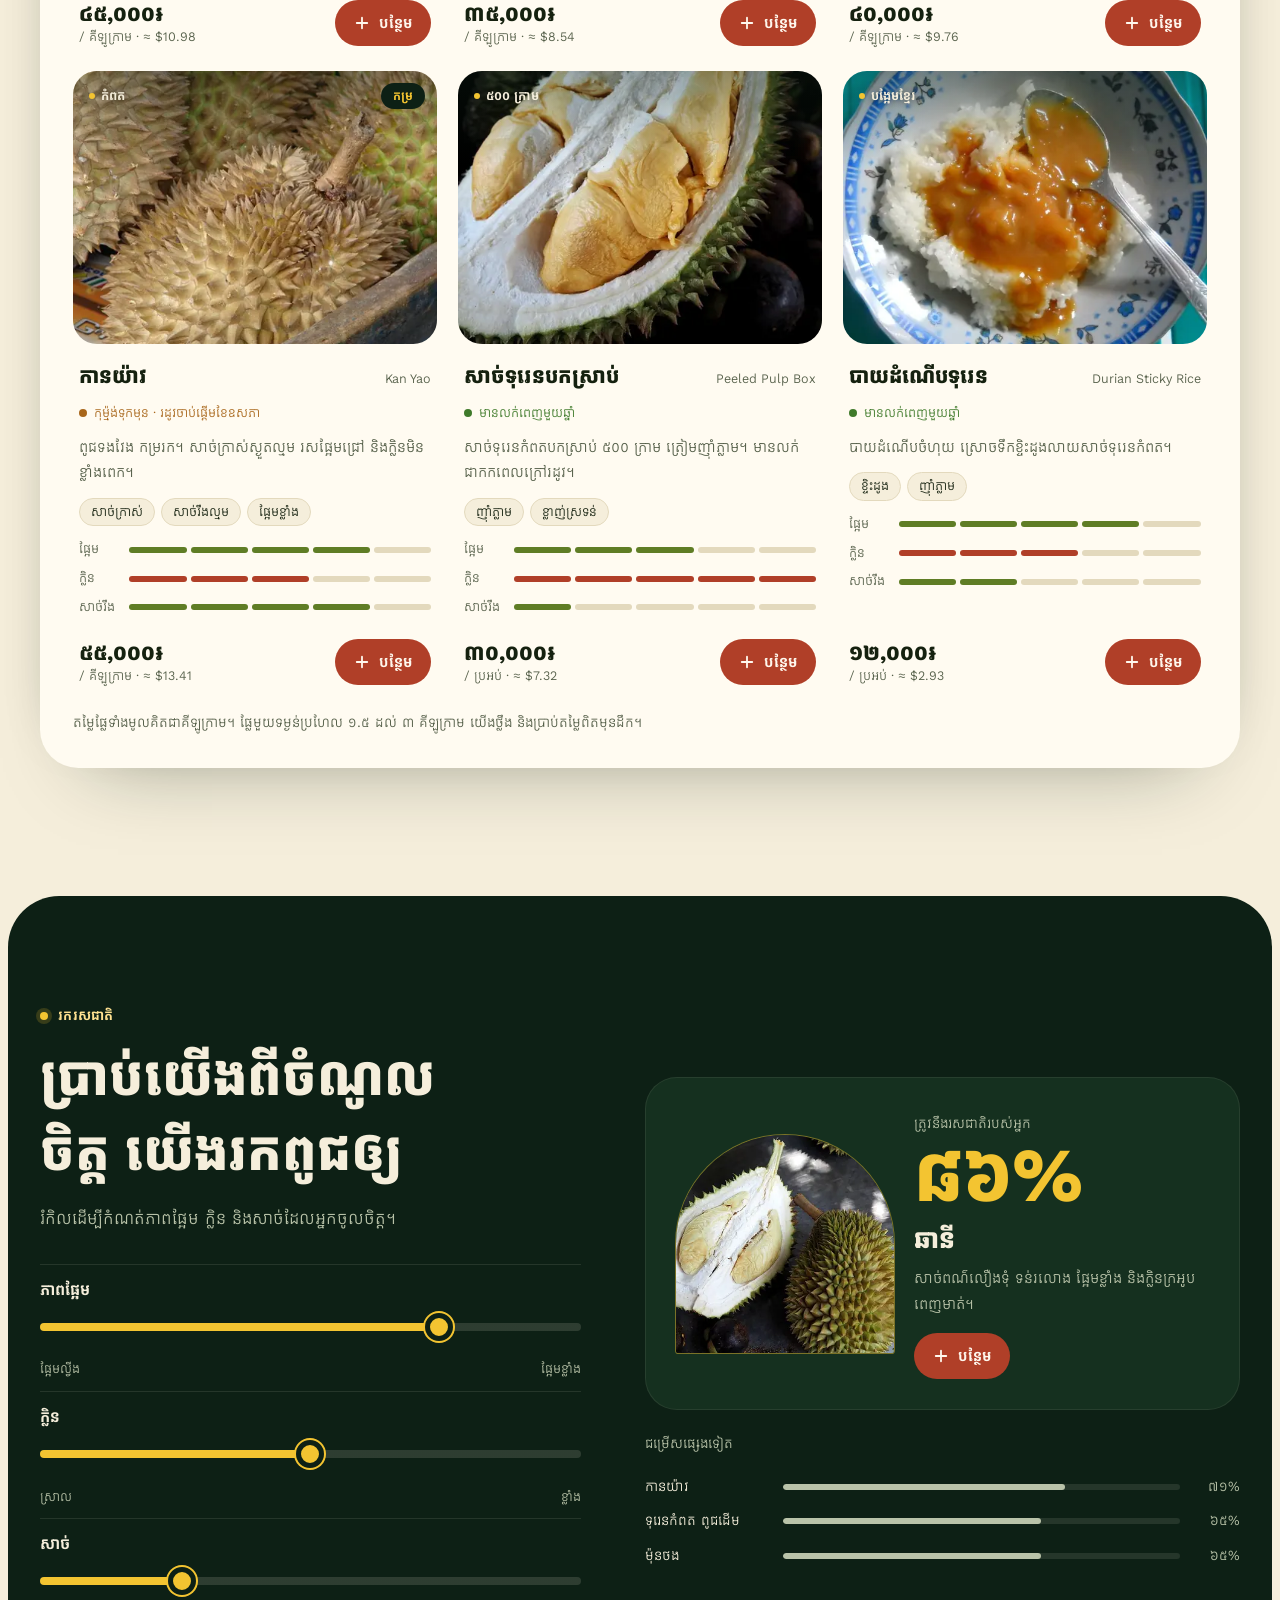
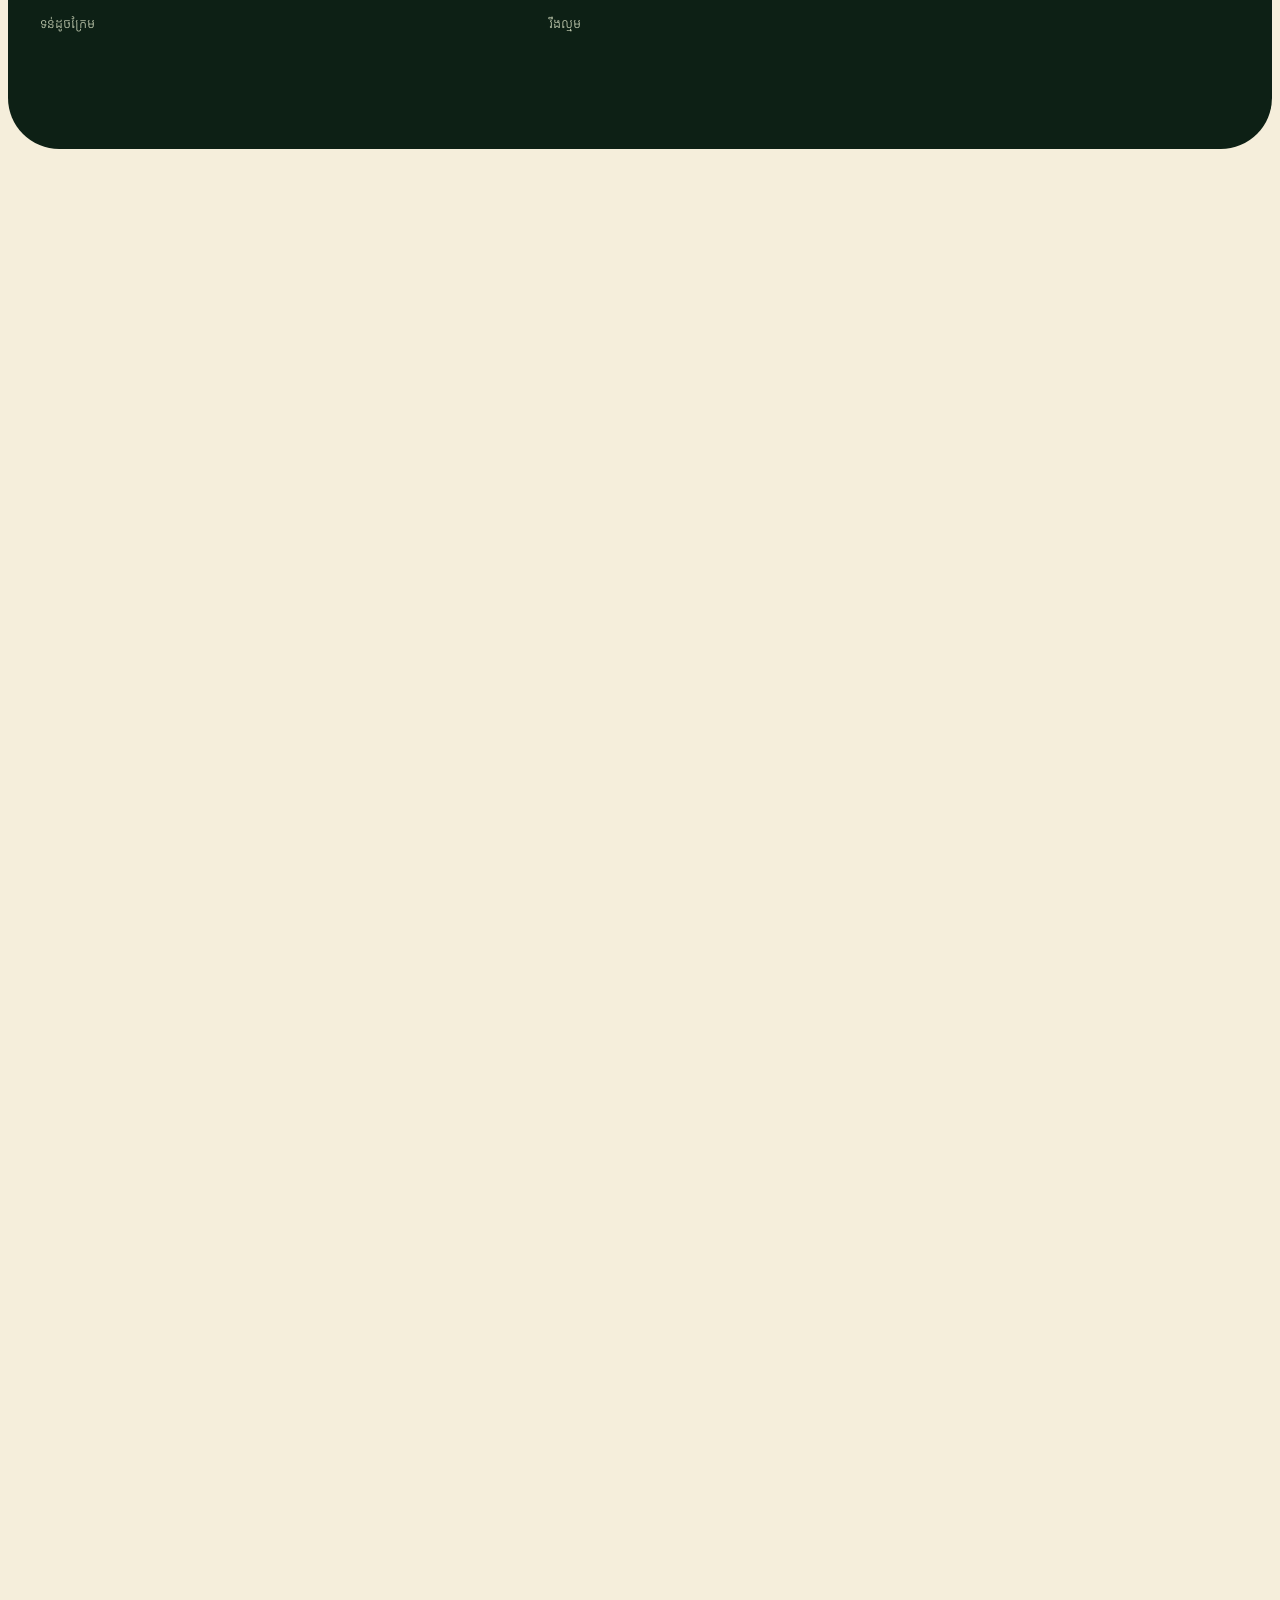
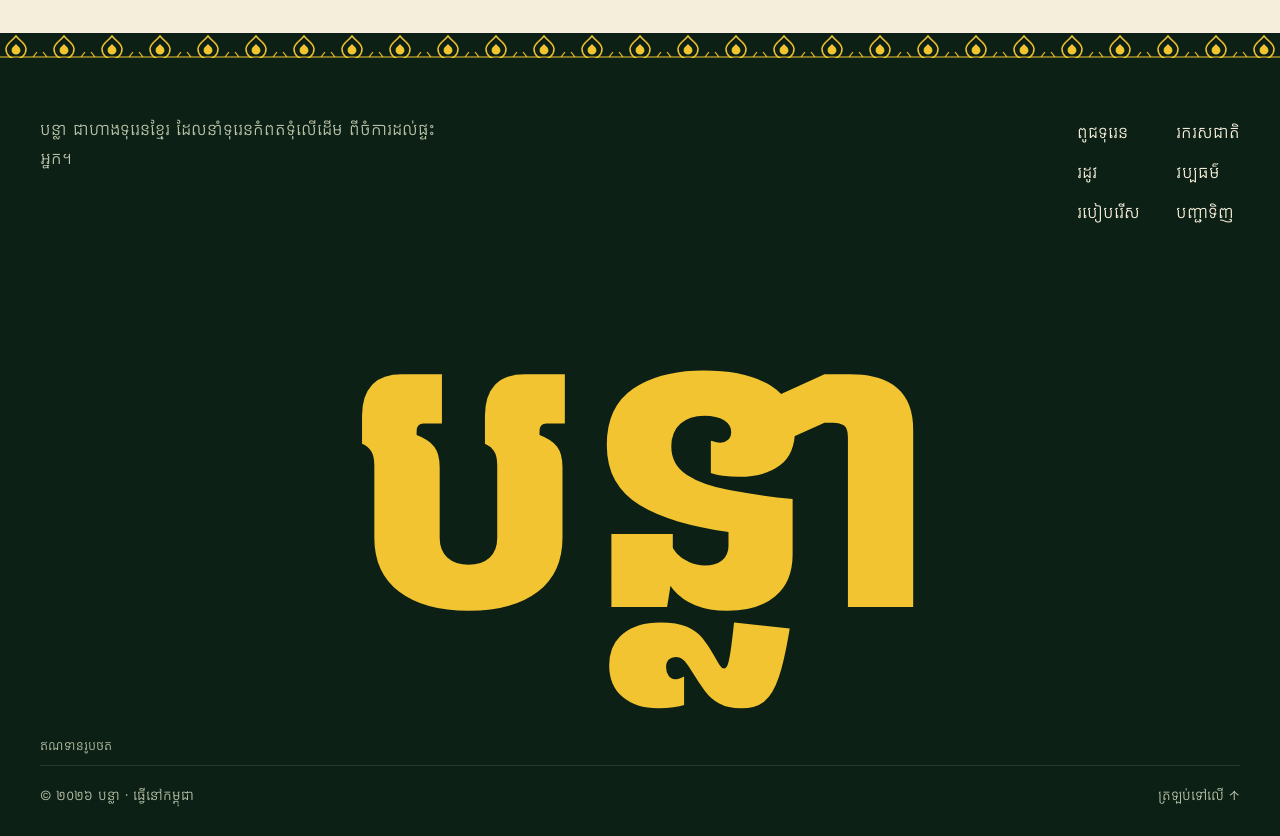
==== commit 878c2f8b: "App-style screens: product page, basket, orders, more - Remove placeholder Telegram handle and phone" ====
--- a/index.html
+++ b/index.html
@@ -67,7 +67,7 @@
         <svg viewBox="0 0 24 24" aria-hidden="true"><circle cx="12" cy="12" r="9" fill="none" stroke="currentColor" stroke-width="1.8"/><path d="M3 12h18M12 3c2.6 2.6 3.8 5.6 3.8 9s-1.2 6.4-3.8 9c-2.6-2.6-3.8-5.6-3.8-9S9.4 5.6 12 3z" fill="none" stroke="currentColor" stroke-width="1.8" stroke-linejoin="round"/></svg>
         <span id="langLabel">EN</span>
       </button>
-      <a class="hbtn hbtn--tg" id="tgBtn" href="https://t.me/" target="_blank" rel="noopener" aria-label="Telegram">
+      <a class="hbtn hbtn--tg" id="tgBtn" href="#order" target="_blank" rel="noopener" aria-label="Telegram" hidden>
         <svg viewBox="0 0 24 24" aria-hidden="true"><path d="M21.2 4.2L2.9 11.3c-.8.3-.8 1.4 0 1.7l4.5 1.6 1.7 5.4c.2.7 1.1.9 1.6.4l2.5-2.4 4.6 3.4c.6.4 1.4.1 1.6-.6l3-15.3c.2-.9-.6-1.6-1.4-1.3z" fill="none" stroke="currentColor" stroke-width="1.7" stroke-linejoin="round"/><path d="M7.4 14.6l9.8-6.3-6.6 7.4" fill="none" stroke="currentColor" stroke-width="1.7" stroke-linejoin="round" stroke-linecap="round"/></svg>
       </a>
       <button type="button" class="cart-btn" id="cartOpen" aria-haspopup="dialog">
@@ -79,27 +79,23 @@
   </div>
 </header>
 
-<nav class="tabbar" id="tabbar" aria-label="Quick">
-  <a class="tab is-active" href="#top" data-sec="top">
+<nav class="tabbar" id="tabbar" aria-label="App">
+  <a class="tab is-active" href="#top" data-tab="home">
     <svg viewBox="0 0 24 24" aria-hidden="true"><path d="M3.5 10.5L12 3.5l8.5 7V19a1.5 1.5 0 0 1-1.5 1.5h-4v-6h-6v6H5A1.5 1.5 0 0 1 3.5 19z" fill="none" stroke="currentColor" stroke-width="1.8" stroke-linejoin="round"/></svg>
     <span data-i18n="tab.home">ដើម</span>
   </a>
-  <a class="tab" href="#varieties" data-sec="varieties">
-    <svg viewBox="0 0 24 24" aria-hidden="true"><rect x="3.5" y="3.5" width="7" height="7" rx="2" fill="none" stroke="currentColor" stroke-width="1.8"/><rect x="13.5" y="3.5" width="7" height="7" rx="2" fill="none" stroke="currentColor" stroke-width="1.8"/><rect x="3.5" y="13.5" width="7" height="7" rx="2" fill="none" stroke="currentColor" stroke-width="1.8"/><rect x="13.5" y="13.5" width="7" height="7" rx="2" fill="none" stroke="currentColor" stroke-width="1.8"/></svg>
-    <span data-i18n="tab.var">ពូជ</span>
-  </a>
-  <a class="tab" href="#finder" data-sec="finder">
-    <svg viewBox="0 0 24 24" aria-hidden="true"><path d="M4 6h9M17 6h3M4 12h3M11 12h9M4 18h11M19 18h1" stroke="currentColor" stroke-width="1.8" stroke-linecap="round"/><circle cx="15" cy="6" r="2" fill="none" stroke="currentColor" stroke-width="1.8"/><circle cx="9" cy="12" r="2" fill="none" stroke="currentColor" stroke-width="1.8"/><circle cx="17" cy="18" r="2" fill="none" stroke="currentColor" stroke-width="1.8"/></svg>
-    <span data-i18n="tab.finder">រសជាតិ</span>
-  </a>
-  <a class="tab" href="#season" data-sec="season">
-    <svg viewBox="0 0 24 24" aria-hidden="true"><rect x="3.5" y="5" width="17" height="15.5" rx="2.5" fill="none" stroke="currentColor" stroke-width="1.8"/><path d="M3.5 10h17M8 3v4M16 3v4" stroke="currentColor" stroke-width="1.8" stroke-linecap="round"/><circle cx="12" cy="15" r="1.6" fill="currentColor"/></svg>
-    <span data-i18n="tab.season">រដូវ</span>
-  </a>
-  <button type="button" class="tab tab--cart" id="tabCart" aria-haspopup="dialog">
+  <button type="button" class="tab" data-tab="orders" aria-haspopup="dialog">
+    <svg viewBox="0 0 24 24" aria-hidden="true"><rect x="5" y="3.5" width="14" height="17" rx="2.5" fill="none" stroke="currentColor" stroke-width="1.8"/><path d="M9 3.5v2h6v-2M8.5 11h7M8.5 15h4.5" fill="none" stroke="currentColor" stroke-width="1.8" stroke-linecap="round" stroke-linejoin="round"/></svg>
+    <span data-i18n="tab.orders">កុម្ម៉ង់</span>
+  </button>
+  <button type="button" class="tab tab--cart" data-tab="cart" id="tabCart" aria-haspopup="dialog">
     <svg viewBox="0 0 24 24" aria-hidden="true"><path d="M5 8h14l-1.2 11.2a2 2 0 0 1-2 1.8H8.2a2 2 0 0 1-2-1.8L5 8z" fill="none" stroke="currentColor" stroke-width="1.8" stroke-linejoin="round"/><path d="M9 10V7a3 3 0 0 1 6 0v3" fill="none" stroke="currentColor" stroke-width="1.8" stroke-linecap="round"/></svg>
     <span data-i18n="tab.cart">កន្ត្រក</span>
     <span class="tab__badge" id="tabCount" hidden>០</span>
+  </button>
+  <button type="button" class="tab" data-tab="more" aria-haspopup="dialog">
+    <svg viewBox="0 0 24 24" aria-hidden="true"><rect x="3.5" y="3.5" width="7" height="7" rx="2" fill="none" stroke="currentColor" stroke-width="1.8"/><rect x="13.5" y="3.5" width="7" height="7" rx="2" fill="none" stroke="currentColor" stroke-width="1.8"/><rect x="3.5" y="13.5" width="7" height="7" rx="2" fill="none" stroke="currentColor" stroke-width="1.8"/><rect x="13.5" y="13.5" width="7" height="7" rx="2" fill="none" stroke="currentColor" stroke-width="1.8"/></svg>
+    <span data-i18n="tab.more">ច្រើនទៀត</span>
   </button>
 </nav>
 
@@ -303,7 +299,7 @@
           <h2 data-i18n="order.title">កុម្ម៉ង់ថ្ងៃនេះ ទទួលបានថ្ងៃនេះ</h2>
           <ol class="howto">
             <li data-i18n="order.h1">ដាក់ទុរេនក្នុងកន្ត្រក</li>
-            <li data-i18n="order.h2">ផ្ញើការបញ្ជាទិញតាម Telegram</li>
+            <li data-i18n="order.h2">ផ្ញើការកុម្ម៉ង់មកហាង</li>
             <li data-i18n="order.h3">យើងថ្លឹង ហើយផ្ញើ KHQR ឲ្យអ្នកបង់</li>
             <li data-i18n="order.h4">ទទួលទុរេនស្រស់ដល់ផ្ទះ</li>
           </ol>
@@ -320,8 +316,8 @@
               <li data-i18n="order.pay1">ស្កេន KHQR (ABA, ACLEDA, Wing)</li>
               <li data-i18n="order.pay2">ប្រាក់សុទ្ធពេលទទួល</li>
             </ul>
-            <h3 data-i18n="order.contact">ទាក់ទង</h3>
-            <ul class="plain" id="contact"></ul>
+            <div id="contactBlock" hidden><h3 data-i18n="order.contact">ទាក់ទង</h3>
+            <ul class="plain" id="contact"></ul></div>
           </div>
         </div>
       </div>
@@ -352,36 +348,90 @@
   </div>
 </footer>
 
-<!-- CART DRAWER -->
-<dialog class="drawer" id="cart" aria-labelledby="cartTitle">
-  <div class="drawer__head">
+<!-- PRODUCT SHEET -->
+<dialog class="sheet sheet--product" id="productSheet" aria-labelledby="pTitle">
+  <div class="sheet__scroll">
+    <div class="pd__media">
+      <img id="pImg" src="assets/photos/kampot-900.webp" alt="" width="800" height="534" decoding="async">
+      <button type="button" class="round-btn pd__back" data-close data-i18n-aria="ui.back" aria-label="ត្រឡប់"><svg viewBox="0 0 24 24" aria-hidden="true"><path d="M15 5l-7 7 7 7" fill="none" stroke="currentColor" stroke-width="2" stroke-linecap="round" stroke-linejoin="round"/></svg></button>
+      <span class="pd__badge" id="pBadge" hidden></span>
+    </div>
+    <div class="pd__body">
+      <div class="pd__head">
+        <div class="pd__titles">
+          <h2 id="pTitle">ទុរេនកំពត</h2>
+          <p class="pd__alt" id="pAlt"></p>
+          <p class="stock" id="pStock"></p>
+        </div>
+        <div class="stepper stepper--lg" role="group" aria-labelledby="pTitle">
+          <button type="button" id="pDec" data-i18n-aria="ui.dec" aria-label="ដកមួយ">−</button>
+          <output id="pQty">១ គ.ក</output>
+          <button type="button" id="pInc" data-i18n-aria="ui.inc" aria-label="បន្ថែមមួយ">+</button>
+        </div>
+      </div>
+      <section class="pd__sec">
+        <h3 data-i18n="pd.about">អំពីផលិតផល</h3>
+        <p id="pDesc"></p>
+        <ul class="tags" id="pTags"></ul>
+      </section>
+      <section class="pd__sec">
+        <h3 data-i18n="pd.taste">រសជាតិ</h3>
+        <dl class="meters meters--lg" id="pMeters"></dl>
+      </section>
+      <section class="pd__sec">
+        <h3 data-i18n="pd.keep">របៀបរក្សាទុក</h3>
+        <p id="pKeep"></p>
+      </section>
+      <section class="pd__sec">
+        <h3 data-i18n="pd.similar">ផលិតផលស្រដៀង</h3>
+        <div class="mini-row" id="pSimilar"></div>
+      </section>
+    </div>
+  </div>
+  <div class="buybar">
+    <div class="buybar__price"><strong id="pPrice">៤៥,០០០៛</strong><span id="pUnit">/ គីឡូក្រាម</span></div>
+    <button type="button" class="btn btn--gold buybar__btn" id="pAdd"><span data-i18n="pd.add">ដាក់ក្នុងកន្ត្រក</span></button>
+  </div>
+</dialog>
+
+<!-- CART SHEET -->
+<dialog class="sheet" id="cart" aria-labelledby="cartTitle">
+  <header class="sheet__head">
+    <button type="button" class="round-btn round-btn--ghost" data-close data-i18n-aria="ui.back" aria-label="ត្រឡប់"><svg viewBox="0 0 24 24" aria-hidden="true"><path d="M15 5l-7 7 7 7" fill="none" stroke="currentColor" stroke-width="2" stroke-linecap="round" stroke-linejoin="round"/></svg></button>
     <h2 id="cartTitle" data-i18n="cart.title">កន្ត្រករបស់អ្នក</h2>
-    <button type="button" class="icon-btn" id="cartClose" data-i18n-aria="cart.close" aria-label="បិទ"><svg viewBox="0 0 24 24" aria-hidden="true"><path d="M6 6l12 12M18 6L6 18" stroke="currentColor" stroke-width="2" stroke-linecap="round"/></svg></button>
-  </div>
-  <div class="drawer__body">
+    <span class="sheet__spacer"></span>
+  </header>
+  <div class="sheet__body">
     <ul class="lines" id="cartLines"></ul>
     <div class="empty" id="cartEmpty" hidden>
       <img class="empty__img" src="assets/photos/pulp-480.webp" width="480" height="360" alt="" loading="lazy" decoding="async">
       <p data-i18n="cart.empty">កន្ត្រករបស់អ្នកនៅទទេ</p>
-      <a class="btn btn--gold btn--sm" href="#varieties" id="emptyBrowse" data-i18n="cart.browse">មើលពូជទុរេន</a>
+      <a class="btn btn--gold btn--sm" href="#varieties" data-close data-i18n="cart.browse">មើលពូជទុរេន</a>
     </div>
     <form class="checkout" id="checkout" novalidate>
+      <h3 class="checkout__h" data-i18n="cart.deliver">ព័ត៌មានដឹកជញ្ជូន</h3>
       <div class="field">
         <label for="zone" data-i18n="cart.zone">តំបន់ដឹក</label>
         <select id="zone"></select>
       </div>
-      <div class="field">
-        <label for="cName" data-i18n="cart.name">ឈ្មោះ</label>
-        <input id="cName" autocomplete="name" required>
-      </div>
-      <div class="field">
-        <label for="cPhone" data-i18n="cart.phone">លេខទូរស័ព្ទ</label>
-        <input id="cPhone" type="tel" autocomplete="tel" inputmode="tel" placeholder="012 345 678" required>
+      <div class="field-row">
+        <div class="field">
+          <label for="cName" data-i18n="cart.name">ឈ្មោះ</label>
+          <input id="cName" autocomplete="name" required>
+        </div>
+        <div class="field">
+          <label for="cPhone" data-i18n="cart.phone">លេខទូរស័ព្ទ</label>
+          <input id="cPhone" type="tel" autocomplete="tel" inputmode="tel" placeholder="012 345 678" required>
+        </div>
       </div>
       <div class="field">
         <label for="cAddr" data-i18n="cart.addr">អាសយដ្ឋាន</label>
-        <textarea id="cAddr" rows="2" autocomplete="street-address"></textarea>
-      </div>
+        <textarea id="cAddr" rows="2" autocomplete="street-address" data-i18n-ph="cart.addrPh" placeholder="ផ្ទះលេខ ផ្លូវ សង្កាត់ ខណ្ឌ"></textarea>
+      </div>
+      <button type="button" class="loc-btn" id="locBtn">
+        <svg viewBox="0 0 24 24" aria-hidden="true"><path d="M12 21s-7-6.1-7-11.5A7 7 0 0 1 19 9.5C19 14.9 12 21 12 21z" fill="none" stroke="currentColor" stroke-width="1.8" stroke-linejoin="round"/><circle cx="12" cy="9.5" r="2.5" fill="none" stroke="currentColor" stroke-width="1.8"/></svg>
+        <span id="locLabel" data-i18n="cart.loc">ភ្ជាប់ទីតាំងបច្ចុប្បន្នរបស់ខ្ញុំ</span>
+      </button>
       <div class="field">
         <label for="cWhen" data-i18n="cart.when">ពេលចង់ទទួល</label>
         <select id="cWhen"></select>
@@ -389,15 +439,51 @@
       <p class="form-err" id="formErr" role="alert" hidden></p>
     </form>
   </div>
-  <div class="drawer__foot" id="cartFoot">
+  <footer class="sheet__foot" id="cartFoot">
     <dl class="sum">
       <dt data-i18n="cart.subtotal">សរុបរង (ប្រហាក់ប្រហែល)</dt><dd id="sumSub">០៛</dd>
       <dt data-i18n="cart.delivery">ថ្លៃដឹក</dt><dd id="sumDel">០៛</dd>
-      <dt class="sum__total" data-i18n="cart.total">សរុប</dt><dd class="sum__total" id="sumTotal">០៛</dd>
     </dl>
-    <a class="btn btn--gold btn--block" id="sendTelegram" href="https://t.me/" target="_blank" rel="noopener"><svg viewBox="0 0 24 24" aria-hidden="true"><path d="M21 4L3 11l6 2 2 6 3-4 5 4z" fill="none" stroke="currentColor" stroke-width="1.8" stroke-linejoin="round"/><path d="M9 13l8-6" stroke="currentColor" stroke-width="1.8" stroke-linecap="round"/></svg><span data-i18n="cart.send">ផ្ញើការបញ្ជាទិញតាម Telegram</span></a>
-    <button type="button" class="btn btn--line btn--block" id="copyOrder" data-i18n="cart.copy">ចម្លងសារបញ្ជាទិញ</button>
-    <p class="drawer__note" data-i18n="cart.note">យើងនឹងថ្លឹងផ្លែ ហើយផ្ញើតម្លៃពិត និង KHQR ឲ្យអ្នកបង់ប្រាក់។</p>
+    <p class="total-line"><span data-i18n="cart.total">សរុបទាំងអស់</span><strong id="sumTotal">០៛</strong></p>
+    <button type="button" class="btn btn--dark btn--block" id="checkoutBtn"><span data-i18n="cart.checkout">បញ្ជាទិញ</span></button>
+    <p class="sheet__note" id="cartNote" data-i18n="cart.note">យើងនឹងថ្លឹងផ្លែ ហើយផ្ញើតម្លៃពិត និង KHQR ឲ្យអ្នកបង់ប្រាក់។</p>
+  </footer>
+</dialog>
+
+<!-- ORDERS SHEET -->
+<dialog class="sheet" id="ordersSheet" aria-labelledby="ordersTitle">
+  <header class="sheet__head">
+    <button type="button" class="round-btn round-btn--ghost" data-close data-i18n-aria="ui.back" aria-label="ត្រឡប់"><svg viewBox="0 0 24 24" aria-hidden="true"><path d="M15 5l-7 7 7 7" fill="none" stroke="currentColor" stroke-width="2" stroke-linecap="round" stroke-linejoin="round"/></svg></button>
+    <h2 id="ordersTitle" data-i18n="orders.title">ការកុម្ម៉ង់របស់ខ្ញុំ</h2>
+    <span class="sheet__spacer"></span>
+  </header>
+  <div class="sheet__body">
+    <div id="ordersView"></div>
+  </div>
+</dialog>
+
+<!-- MORE SHEET -->
+<dialog class="sheet" id="moreSheet" aria-labelledby="moreTitle">
+  <header class="sheet__head">
+    <button type="button" class="round-btn round-btn--ghost" data-close data-i18n-aria="ui.back" aria-label="ត្រឡប់"><svg viewBox="0 0 24 24" aria-hidden="true"><path d="M15 5l-7 7 7 7" fill="none" stroke="currentColor" stroke-width="2" stroke-linecap="round" stroke-linejoin="round"/></svg></button>
+    <h2 id="moreTitle" data-i18n="more.title">ច្រើនទៀត</h2>
+    <span class="sheet__spacer"></span>
+  </header>
+  <div class="sheet__body">
+    <h3 class="menu__h" data-i18n="more.settings">ការកំណត់</h3>
+    <ul class="menu">
+      <li><button type="button" class="menu__row" id="moreTheme"><span class="menu__ic" aria-hidden="true"><svg viewBox="0 0 24 24"><path d="M20 14.5A8 8 0 0 1 9.5 4a8 8 0 1 0 10.5 10.5z" fill="none" stroke="currentColor" stroke-width="1.8" stroke-linejoin="round"/></svg></span><span class="menu__t" data-i18n="more.dark">ពណ៌ងងឹត</span><span class="switch" id="themeSwitch" aria-hidden="true"></span></button></li>
+      <li><button type="button" class="menu__row" id="moreLang"><span class="menu__ic" aria-hidden="true"><svg viewBox="0 0 24 24"><circle cx="12" cy="12" r="9" fill="none" stroke="currentColor" stroke-width="1.8"/><path d="M3 12h18M12 3c2.6 2.6 3.8 5.6 3.8 9s-1.2 6.4-3.8 9c-2.6-2.6-3.8-5.6-3.8-9S9.4 5.6 12 3z" fill="none" stroke="currentColor" stroke-width="1.8"/></svg></span><span class="menu__t" data-i18n="more.lang">ភាសា</span><span class="menu__v" id="moreLangV">ខ្មែរ</span></button></li>
+    </ul>
+    <h3 class="menu__h" data-i18n="more.explore">ស្វែងយល់</h3>
+    <ul class="menu">
+      <li><a class="menu__row" href="#finder" data-close><span class="menu__ic" aria-hidden="true"><svg viewBox="0 0 24 24"><path d="M4 6h9M17 6h3M4 12h3M11 12h9M4 18h11M19 18h1" stroke="currentColor" stroke-width="1.8" stroke-linecap="round"/><circle cx="15" cy="6" r="2" fill="none" stroke="currentColor" stroke-width="1.8"/><circle cx="9" cy="12" r="2" fill="none" stroke="currentColor" stroke-width="1.8"/><circle cx="17" cy="18" r="2" fill="none" stroke="currentColor" stroke-width="1.8"/></svg></span><span class="menu__t" data-i18n="nav.finder">រករសជាតិ</span><span class="menu__chev" aria-hidden="true"></span></a></li>
+      <li><a class="menu__row" href="#season" data-close><span class="menu__ic" aria-hidden="true"><svg viewBox="0 0 24 24"><rect x="3.5" y="5" width="17" height="15.5" rx="2.5" fill="none" stroke="currentColor" stroke-width="1.8"/><path d="M3.5 10h17M8 3v4M16 3v4" stroke="currentColor" stroke-width="1.8" stroke-linecap="round"/></svg></span><span class="menu__t" data-i18n="nav.season">រដូវ</span><span class="menu__chev" aria-hidden="true"></span></a></li>
+      <li><a class="menu__row" href="#culture" data-close><span class="menu__ic" aria-hidden="true"><svg viewBox="0 0 24 24"><path d="M4 20h16M6 20v-8M18 20v-8M10 20v-8M14 20v-8M3 12h18L12 4z" fill="none" stroke="currentColor" stroke-width="1.8" stroke-linejoin="round"/></svg></span><span class="menu__t" data-i18n="nav.culture">វប្បធម៌</span><span class="menu__chev" aria-hidden="true"></span></a></li>
+      <li><a class="menu__row" href="#choose" data-close><span class="menu__ic" aria-hidden="true"><svg viewBox="0 0 24 24"><path d="M9 11l3 3 8-8" fill="none" stroke="currentColor" stroke-width="1.8" stroke-linecap="round" stroke-linejoin="round"/><path d="M20 12v6a2 2 0 0 1-2 2H6a2 2 0 0 1-2-2V6a2 2 0 0 1 2-2h9" fill="none" stroke="currentColor" stroke-width="1.8" stroke-linecap="round"/></svg></span><span class="menu__t" data-i18n="footer.choose">របៀបរើស</span><span class="menu__chev" aria-hidden="true"></span></a></li>
+      <li><a class="menu__row" href="#order" data-close><span class="menu__ic" aria-hidden="true"><svg viewBox="0 0 24 24"><path d="M3 7h11v9H3zM14 10h4l3 3v3h-7" fill="none" stroke="currentColor" stroke-width="1.8" stroke-linejoin="round"/><circle cx="7" cy="17.5" r="1.8" fill="none" stroke="currentColor" stroke-width="1.8"/><circle cx="17" cy="17.5" r="1.8" fill="none" stroke="currentColor" stroke-width="1.8"/></svg></span><span class="menu__t" data-i18n="order.kicker">ដឹកជញ្ជូន និងបង់ប្រាក់</span><span class="menu__chev" aria-hidden="true"></span></a></li>
+    </ul>
+    <div id="moreContact"></div>
   </div>
 </dialog>
 
--- a/assets/css/styles.css
+++ b/assets/css/styles.css
@@ -857,19 +857,28 @@
   .statement__text { font-size: clamp(25px, 7vw, 40px); }
 }
 @media (max-width: 700px) {
-  /* swipeable product row */
   .panel { padding: 18px 0 20px; border-radius: 28px; }
   .panel .sec-head, .panel .note { padding-inline: 18px; }
   .filters { flex-wrap: nowrap; overflow-x: auto; scrollbar-width: none; width: 100%; margin-inline: -18px; padding-inline: 18px; box-sizing: content-box; }
-  .filters::-webkit-scrollbar, .grid::-webkit-scrollbar, .culture__grid::-webkit-scrollbar { display: none; }
+  .filters::-webkit-scrollbar, .culture__grid::-webkit-scrollbar, .mini-row::-webkit-scrollbar { display: none; }
   .filter { flex: none; }
-  .grid {
-    display: flex; overflow-x: auto; gap: 12px; scrollbar-width: none;
-    scroll-snap-type: x mandatory; scroll-padding-inline: 18px; padding: 2px 18px 6px;
-    overscroll-behavior-x: contain;
-  }
-  .card { flex: 0 0 min(82%, 320px); scroll-snap-align: start; }
-  .card__art { border-radius: 20px; }
+  /* compact two-column product grid (app style) */
+  .grid { grid-template-columns: repeat(2, minmax(0, 1fr)); gap: 12px; padding-inline: 14px; }
+  .card { background: var(--bg); border-radius: 22px; padding: 6px 6px 10px; }
+  .card__art { aspect-ratio: 1; border-radius: 18px; }
+  .card__body { padding: 10px 6px 0; gap: 4px; }
+  .card__title { flex-direction: column; align-items: flex-start; gap: 0; }
+  .card__title h3 { font-size: 16px; line-height: 1.45; }
+  .card__alt { font-size: 12px; }
+  .card__desc, .card .tags, .card .meters, .price__usd { display: none; }
+  .card .stock--sm { font-size: 11.5px; }
+  .card__foot { padding-top: 6px; }
+  .price strong { font-size: 17px; }
+  .price span { font-size: 11.5px; }
+  .card .add { min-height: 40px; width: 40px; padding: 0; justify-content: center; border-radius: 12px; flex: none; }
+  .card .add span { display: none; }
+  .card .badge { font-size: 11px; padding: 1px 9px; top: 8px; right: 8px; }
+  .card__origin { top: 8px; left: 10px; font-size: 11.5px; }
   .bigword { margin-bottom: -.46em; }
   .band__fig { border-radius: 24px; }
   .band__cap { padding: 18px; }
@@ -902,3 +911,246 @@
   .card:hover .card__art img, .ccard:hover .ccard__fig img, .band__fig:hover img, .hero__visual:hover .arch img { transform: none; }
   .ccard:hover, .month:hover { transform: none; }
 }
+
+/* ============================================================
+   App sheets: product, basket, orders, more
+   Phone: full-screen screens. Desktop: right-hand panel.
+   ============================================================ */
+.card__art { border: 0; padding: 0; cursor: pointer; display: block; width: 100%; color: inherit; font: inherit; }
+.card__name { all: unset; cursor: pointer; }
+.card__name:focus-visible { outline: 3px solid var(--gold); outline-offset: 3px; border-radius: 6px; }
+.card__name:hover { text-decoration: underline; text-underline-offset: 4px; text-decoration-thickness: 1px; }
+.stock { display: inline-flex; align-items: center; gap: 7px; font-size: 14px; color: var(--muted); line-height: 1.5; }
+.stock::before { content: ""; width: 8px; height: 8px; border-radius: 50%; background: currentColor; flex: none; }
+.stock.is-ok { color: #3F7A2A; }
+.stock.is-pre { color: #A8661A; }
+:root[data-theme="dark"] .stock.is-ok { color: #9CCB6A; }
+:root[data-theme="dark"] .stock.is-pre { color: #F0B35A; }
+@media (prefers-color-scheme: dark) {
+  :root:not([data-theme="light"]) .stock.is-ok { color: #9CCB6A; }
+  :root:not([data-theme="light"]) .stock.is-pre { color: #F0B35A; }
+}
+.stock--sm { font-size: 13px; }
+.match__art { border: 0; padding: 0; cursor: pointer; width: 100%; display: block; }
+
+.sheet {
+  margin: 0 0 0 auto; padding: 0; border: 0;
+  width: min(480px, 100%); height: 100%; max-height: 100%; max-width: 100%;
+  background: var(--surface); color: var(--text);
+  border-radius: 30px 0 0 30px; overflow: hidden;
+  box-shadow: -30px 0 80px -30px rgba(0, 0, 0, .5);
+}
+.sheet[open] { display: flex; flex-direction: column; animation: slideIn .5s var(--ease); }
+.sheet.is-closing { animation: slideOut .26s var(--ease) forwards; }
+.sheet::backdrop { background: rgba(13, 32, 21, .55); -webkit-backdrop-filter: blur(4px); backdrop-filter: blur(4px); animation: fade .4s var(--ease); }
+
+/* dark header + light content sheet that curves over it (like the reference) */
+.sheet__head {
+  flex: none; display: grid; grid-template-columns: 44px 1fr 44px; align-items: center; gap: 10px;
+  padding: calc(16px + env(safe-area-inset-top, 0px)) max(18px, env(safe-area-inset-right, 0px)) 40px 18px;
+  background: var(--jungle); color: var(--on-dark);
+  background-image: radial-gradient(120% 100% at 100% 0%, var(--jungle-3), transparent 60%);
+}
+.sheet__head h2 { font-size: 21px; text-align: center; margin: 0; line-height: 1.5; }
+.sheet__spacer { width: 44px; }
+.sheet__body {
+  flex: 1; overflow-y: auto; overscroll-behavior: contain; -webkit-overflow-scrolling: touch;
+  margin-top: -26px; border-radius: 28px 28px 0 0; background: var(--surface); position: relative;
+  padding: 22px max(20px, env(safe-area-inset-right, 0px)) 24px 20px;
+}
+.sheet__foot {
+  flex: none; display: grid; gap: 10px; background: var(--surface);
+  padding: 14px max(20px, env(safe-area-inset-right, 0px)) calc(16px + env(safe-area-inset-bottom, 0px)) 20px;
+  border-top: 1px solid var(--line);
+}
+.sheet__note { font-size: 13px; color: var(--muted); text-align: center; line-height: 1.6; }
+.sheet__note--left { text-align: left; margin: 6px 0 18px; }
+
+.round-btn {
+  width: 44px; height: 44px; border-radius: 50%; display: grid; place-items: center; padding: 0;
+  -webkit-appearance: none; appearance: none; cursor: pointer;
+  border: 1.5px solid rgba(245, 238, 219, .35); background: rgba(13, 32, 21, .35); color: var(--on-dark);
+  -webkit-backdrop-filter: blur(10px); backdrop-filter: blur(10px);
+  transition: transform .35s var(--spring), background-color .25s;
+}
+.round-btn:hover { background: rgba(13, 32, 21, .55); }
+.round-btn:active { transform: scale(.9); }
+.round-btn svg { width: 22px; height: 22px; }
+.round-btn--ghost { background: transparent; }
+
+.btn--dark { background: var(--jungle); color: var(--on-dark); }
+.btn--dark:hover { background: var(--jungle-3); }
+:root[data-theme="dark"] .btn--dark { background: var(--gold); color: var(--ink); }
+@media (prefers-color-scheme: dark) { :root:not([data-theme="light"]) .btn--dark { background: var(--gold); color: var(--ink); } }
+
+/* steppers */
+.stepper { display: inline-flex; align-items: center; gap: 4px; flex: none; }
+.stepper button {
+  width: 32px; height: 32px; border-radius: 50%; border: 0; padding: 0; cursor: pointer;
+  background: var(--jungle); color: var(--on-dark); font-size: 18px; line-height: 1;
+  display: grid; place-items: center; transition: transform .3s var(--spring);
+}
+.stepper button:active { transform: scale(.85); }
+.stepper output { min-width: 28px; text-align: center; font-weight: 600; font-variant-numeric: tabular-nums; font-size: 15px; }
+.stepper--lg button { width: 40px; height: 40px; font-size: 20px; }
+.stepper--lg output { min-width: 60px; font-size: 16px; }
+:root[data-theme="dark"] .stepper button { background: var(--gold); color: var(--ink); }
+@media (prefers-color-scheme: dark) { :root:not([data-theme="light"]) .stepper button { background: var(--gold); color: var(--ink); } }
+
+/* ---------- product page ---------- */
+.sheet--product .sheet__scroll { flex: 1; overflow-y: auto; overscroll-behavior: contain; -webkit-overflow-scrolling: touch; }
+.pd__media { position: relative; aspect-ratio: 1 / .86; background: var(--bg); overflow: hidden; border-radius: 0 0 40px 40px; }
+.pd__media img { width: 100%; height: 100%; object-fit: cover; animation: pop .6s var(--ease); }
+.pd__media::after { content: ""; position: absolute; inset: 0 0 auto; height: 40%; background: linear-gradient(180deg, rgba(13, 32, 21, .45), transparent); pointer-events: none; }
+.pd__back { position: absolute; z-index: 1; top: calc(14px + env(safe-area-inset-top, 0px)); left: 16px; }
+.pd__badge { position: absolute; z-index: 1; top: calc(22px + env(safe-area-inset-top, 0px)); right: 18px; padding: 3px 14px; border-radius: 999px; background: var(--gold); color: var(--ink); font-size: 13px; font-weight: 700; }
+.pd__body { padding: 22px 20px 28px; display: grid; gap: 22px; }
+.pd__head { display: flex; align-items: flex-start; justify-content: space-between; gap: 14px; flex-wrap: wrap; }
+.pd__titles { min-width: 0; flex: 1 1 200px; }
+.pd__titles h2 { font-size: clamp(26px, 6.5vw, 32px); margin: 0; }
+.pd__alt { color: var(--muted); font-size: 14px; }
+.pd__titles .stock { margin-top: 6px; }
+.pd__sec h3 { font-size: 18px; margin-bottom: 8px; }
+.pd__sec p { color: var(--muted); font-size: 15.5px; }
+.pd__sec .tags { margin-top: 12px; }
+.meters--lg { font-size: 14.5px; gap: 10px 16px; }
+.meters--lg .seg { height: 8px; border-radius: 4px; }
+.mini-row { display: flex; gap: 12px; overflow-x: auto; scrollbar-width: none; margin-inline: -20px; padding: 2px 20px 6px; scroll-snap-type: x mandatory; scroll-padding-inline: 20px; }
+.mini {
+  flex: 0 0 132px; scroll-snap-align: start; display: grid; gap: 4px; text-align: left; cursor: pointer;
+  border: 0; padding: 6px 6px 10px; border-radius: 20px; background: var(--bg); color: var(--text); font: inherit;
+  transition: transform .35s var(--spring);
+}
+.mini:active { transform: scale(.96); }
+.mini__img { display: block; aspect-ratio: 1; border-radius: 15px; overflow: hidden; }
+.mini__img img { width: 100%; height: 100%; object-fit: cover; }
+.mini__name { font-size: 14px; font-weight: 600; line-height: 1.45; padding-inline: 4px; }
+.mini__price { font-size: 13px; color: var(--muted); padding-inline: 4px; font-variant-numeric: tabular-nums; }
+.buybar {
+  flex: none; display: flex; align-items: center; justify-content: space-between; gap: 14px;
+  padding: 14px max(20px, env(safe-area-inset-right, 0px)) calc(14px + env(safe-area-inset-bottom, 0px)) 20px;
+  background: var(--jungle); color: var(--on-dark); border-radius: 28px 28px 0 0;
+}
+.buybar__price { display: flex; flex-direction: column; line-height: 1.3; min-width: 0; }
+.buybar__price strong { font-size: 24px; font-variant-numeric: tabular-nums; }
+.buybar__price span { font-size: 13px; color: var(--on-dark-muted); }
+.buybar__btn { flex: 0 1 220px; min-height: 54px; }
+.buybar__btn.is-added { background: var(--cream); }
+
+/* ---------- basket ---------- */
+.sheet .lines { list-style: none; margin: 0; padding: 0; }
+.sheet .line { display: grid; grid-template-columns: 72px minmax(0, 1fr) auto; gap: 14px; align-items: center; padding-block: 14px; border-bottom: 1px solid var(--line); }
+.sheet .line__art { width: 72px; height: 72px; border-radius: 18px; overflow: hidden; border: 0; padding: 0; background: var(--bg); cursor: pointer; display: block; }
+.sheet .line__art img { width: 100%; height: 100%; object-fit: cover; }
+.line__info { min-width: 0; }
+.sheet .line__name { font-weight: 600; font-size: 15.5px; line-height: 1.5; }
+.sheet .line__unit { font-size: 12.5px; color: var(--muted); }
+.sheet .line__total { font-weight: 700; font-variant-numeric: tabular-nums; color: var(--lacquer); font-size: 15px; }
+:root[data-theme="dark"] .sheet .line__total { color: var(--gold); }
+@media (prefers-color-scheme: dark) { :root:not([data-theme="light"]) .sheet .line__total { color: var(--gold); } }
+.line__right { display: flex; flex-direction: column; align-items: flex-end; gap: 10px; }
+.line__del { width: 34px; height: 34px; border-radius: 10px; border: 1.5px solid color-mix(in srgb, var(--lacquer) 40%, transparent); background: transparent; color: var(--lacquer); display: grid; place-items: center; cursor: pointer; padding: 0; }
+.line__del svg { width: 18px; height: 18px; }
+.lines--compact .line { grid-template-columns: 56px minmax(0, 1fr) auto; }
+.lines--compact .line__art { width: 56px; height: 56px; border-radius: 14px; cursor: default; }
+.checkout { display: grid; gap: 12px; margin-top: 20px; }
+.checkout__h { font-size: 17px; }
+.field-row { display: grid; grid-template-columns: repeat(2, minmax(0, 1fr)); gap: 10px; }
+.loc-btn {
+  display: flex; align-items: center; gap: 10px; min-height: 48px; padding: 0 14px; border-radius: 14px; cursor: pointer;
+  border: 1.5px dashed var(--line); background: transparent; color: var(--text); font-size: 14.5px; font-weight: 600; text-align: left;
+  transition: border-color .25s, background-color .25s;
+}
+.loc-btn svg { width: 20px; height: 20px; flex: none; color: var(--lacquer); }
+.loc-btn.is-on { border-style: solid; border-color: var(--husk); background: color-mix(in srgb, var(--husk) 10%, transparent); }
+.loc-btn.is-on svg { color: var(--husk-text); }
+.total-line { display: flex; align-items: baseline; justify-content: space-between; gap: 12px; font-size: 16px; color: var(--muted); }
+.total-line strong { font-size: 24px; color: var(--text); font-variant-numeric: tabular-nums; }
+.sheet .sum { margin: 0; }
+.sheet .empty { padding-top: 24px; }
+.sheet .empty p { margin: 0; }
+
+/* ---------- orders ---------- */
+.orders { list-style: none; margin: 0; padding: 0; display: grid; gap: 10px; }
+.ocard {
+  width: 100%; display: grid; grid-template-columns: auto minmax(0, 1fr) auto; align-items: center; gap: 14px;
+  padding: 14px; border-radius: 22px; border: 1px solid var(--line); background: var(--bg); color: var(--text);
+  font: inherit; text-align: left; cursor: pointer; transition: transform .35s var(--spring);
+}
+.ocard:active { transform: scale(.98); }
+.ocard__thumbs { display: flex; }
+.o-thumb { width: 44px; height: 44px; border-radius: 14px; overflow: hidden; border: 2px solid var(--bg); margin-left: -14px; }
+.o-thumb:first-child { margin-left: 0; }
+.o-thumb img { width: 100%; height: 100%; object-fit: cover; }
+.ocard__info { display: flex; flex-direction: column; line-height: 1.5; min-width: 0; }
+.ocard__info strong { font-size: 15px; }
+.ocard__info span { font-size: 13px; color: var(--muted); }
+.ocard__total { color: var(--text) !important; font-weight: 600; }
+.pill { padding: 3px 12px; border-radius: 999px; font-size: 12.5px; font-weight: 600; background: var(--line); color: var(--text); white-space: nowrap; }
+.pill--ok { background: color-mix(in srgb, var(--husk) 22%, transparent); color: var(--husk-text); }
+.link-back { display: inline-flex; align-items: center; gap: 6px; border: 0; background: none; color: var(--muted); font: inherit; font-size: 14px; cursor: pointer; padding: 6px 0; margin-bottom: 8px; }
+.link-back svg { width: 18px; height: 18px; }
+.ohead { display: grid; grid-template-columns: 1fr auto; gap: 0 12px; padding: 16px 18px; border-radius: 20px; background: var(--bg); margin-bottom: 18px; }
+.ohead span { font-size: 13px; color: var(--muted); }
+.ohead strong { grid-row: 2; font-size: 20px; font-variant-numeric: tabular-nums; }
+.ohead span:last-child { grid-column: 2; grid-row: 1 / span 2; align-self: center; }
+.timeline { list-style: none; margin: 0; padding: 0; display: grid; }
+.timeline li { display: grid; grid-template-columns: 52px 30px minmax(0, 1fr); gap: 12px; position: relative; padding-bottom: 20px; }
+.timeline li:not(:last-child)::after { content: ""; position: absolute; left: calc(52px + 12px + 14px); top: 32px; bottom: 2px; width: 2px; background: var(--line); }
+.timeline li.is-done:not(:last-child)::after { background: var(--husk); }
+.timeline__time { font-size: 13px; color: var(--muted); padding-top: 4px; font-variant-numeric: tabular-nums; }
+.timeline__dot { width: 30px; height: 30px; border-radius: 50%; display: grid; place-items: center; border: 2px solid var(--line); background: var(--surface); color: var(--on-dark); }
+.timeline li.is-done .timeline__dot { background: var(--jungle); border-color: var(--jungle); }
+.timeline__dot svg { width: 16px; height: 16px; }
+.timeline strong { font-size: 16px; display: block; line-height: 1.5; }
+.timeline p { font-size: 13.5px; color: var(--muted); margin-top: 2px; }
+.timeline li:not(.is-done) strong { color: var(--muted); }
+.obtns { display: grid; gap: 10px; margin-top: 18px; }
+
+/* ---------- more menu ---------- */
+.menu__h { font-size: 13px; font-weight: 600; color: var(--muted); margin: 6px 4px 8px; }
+html[lang="en"] .menu__h { text-transform: uppercase; letter-spacing: .12em; font-size: 12px; }
+.menu { list-style: none; margin: 0 0 18px; padding: 0; border-radius: 22px; background: var(--bg); overflow: hidden; }
+.menu li + li { border-top: 1px solid var(--line); }
+.menu__row {
+  width: 100%; display: flex; align-items: center; gap: 14px; min-height: 58px; padding: 0 16px;
+  border: 0; background: transparent; color: var(--text); font: inherit; font-size: 16px; text-align: left; text-decoration: none; cursor: pointer;
+}
+.menu__row:active { background: color-mix(in srgb, var(--text) 6%, transparent); }
+.menu__ic { width: 38px; height: 38px; border-radius: 12px; display: grid; place-items: center; background: var(--jungle); color: var(--gold); flex: none; }
+.menu__ic svg { width: 20px; height: 20px; }
+.menu__t { flex: 1; min-width: 0; }
+.menu__v { color: var(--muted); font-size: 14px; }
+.menu__chev { width: 9px; height: 9px; border-right: 2px solid var(--muted); border-top: 2px solid var(--muted); transform: rotate(45deg); margin-right: 4px; }
+.switch { width: 50px; height: 30px; border-radius: 999px; background: var(--line); position: relative; flex: none; transition: background-color .3s; }
+.switch::after { content: ""; position: absolute; top: 3px; left: 3px; width: 24px; height: 24px; border-radius: 50%; background: #fff; box-shadow: 0 2px 6px rgba(0, 0, 0, .25); transition: transform .35s var(--spring); }
+.switch.is-on { background: var(--gold); }
+.switch.is-on::after { transform: translateX(20px); }
+.plain--menu { padding: 4px 6px 12px; }
+
+@media (max-width: 560px) {
+  .sheet { width: 100%; border-radius: 0; }
+  .sheet[open] { animation: sheetUp .45s var(--ease); }
+  .sheet.is-closing { animation: sheetDown .26s var(--ease) forwards; }
+  .field-row { grid-template-columns: 1fr; }
+}
+@keyframes sheetUp { from { transform: translateY(100%); } }
+@keyframes sheetDown { to { transform: translateY(100%); } }
+
+/* sheets as app screens on phones: sit under the tab bar */
+.sheet { position: fixed; inset: 0 0 0 auto; }
+@media (max-width: 760px) {
+  html.sheet-open, html.sheet-open body { overflow: hidden; }
+  .sheet { z-index: 54; inset: 0; width: 100%; border-radius: 0; box-shadow: none; }
+  .sheet:not(.sheet--product) .sheet__body { padding-bottom: calc(100px + env(safe-area-inset-bottom, 0px)); }
+  .sheet:not(.sheet--product) .sheet__foot { padding-bottom: calc(96px + env(safe-area-inset-bottom, 0px)); }
+  .sheet:not(.sheet--product) .sheet__foot ~ * { display: none; }
+  #cart .sheet__body { padding-bottom: 24px; }
+  html.product-open .tabbar { transform: translateY(140%); }
+  .tabbar { transition: transform .4s var(--ease); }
+  html.sheet-open .nav { visibility: hidden; }
+}
+.sheet__scroll, .sheet__body { min-width: 0; overflow-x: hidden; }
+.pd__body { grid-template-columns: minmax(0, 1fr); }
+.pd__sec, .pd__head, .checkout, .field { min-width: 0; }
+.pd__sec p, .timeline p, .ocard__info, .line__name { overflow-wrap: anywhere; }
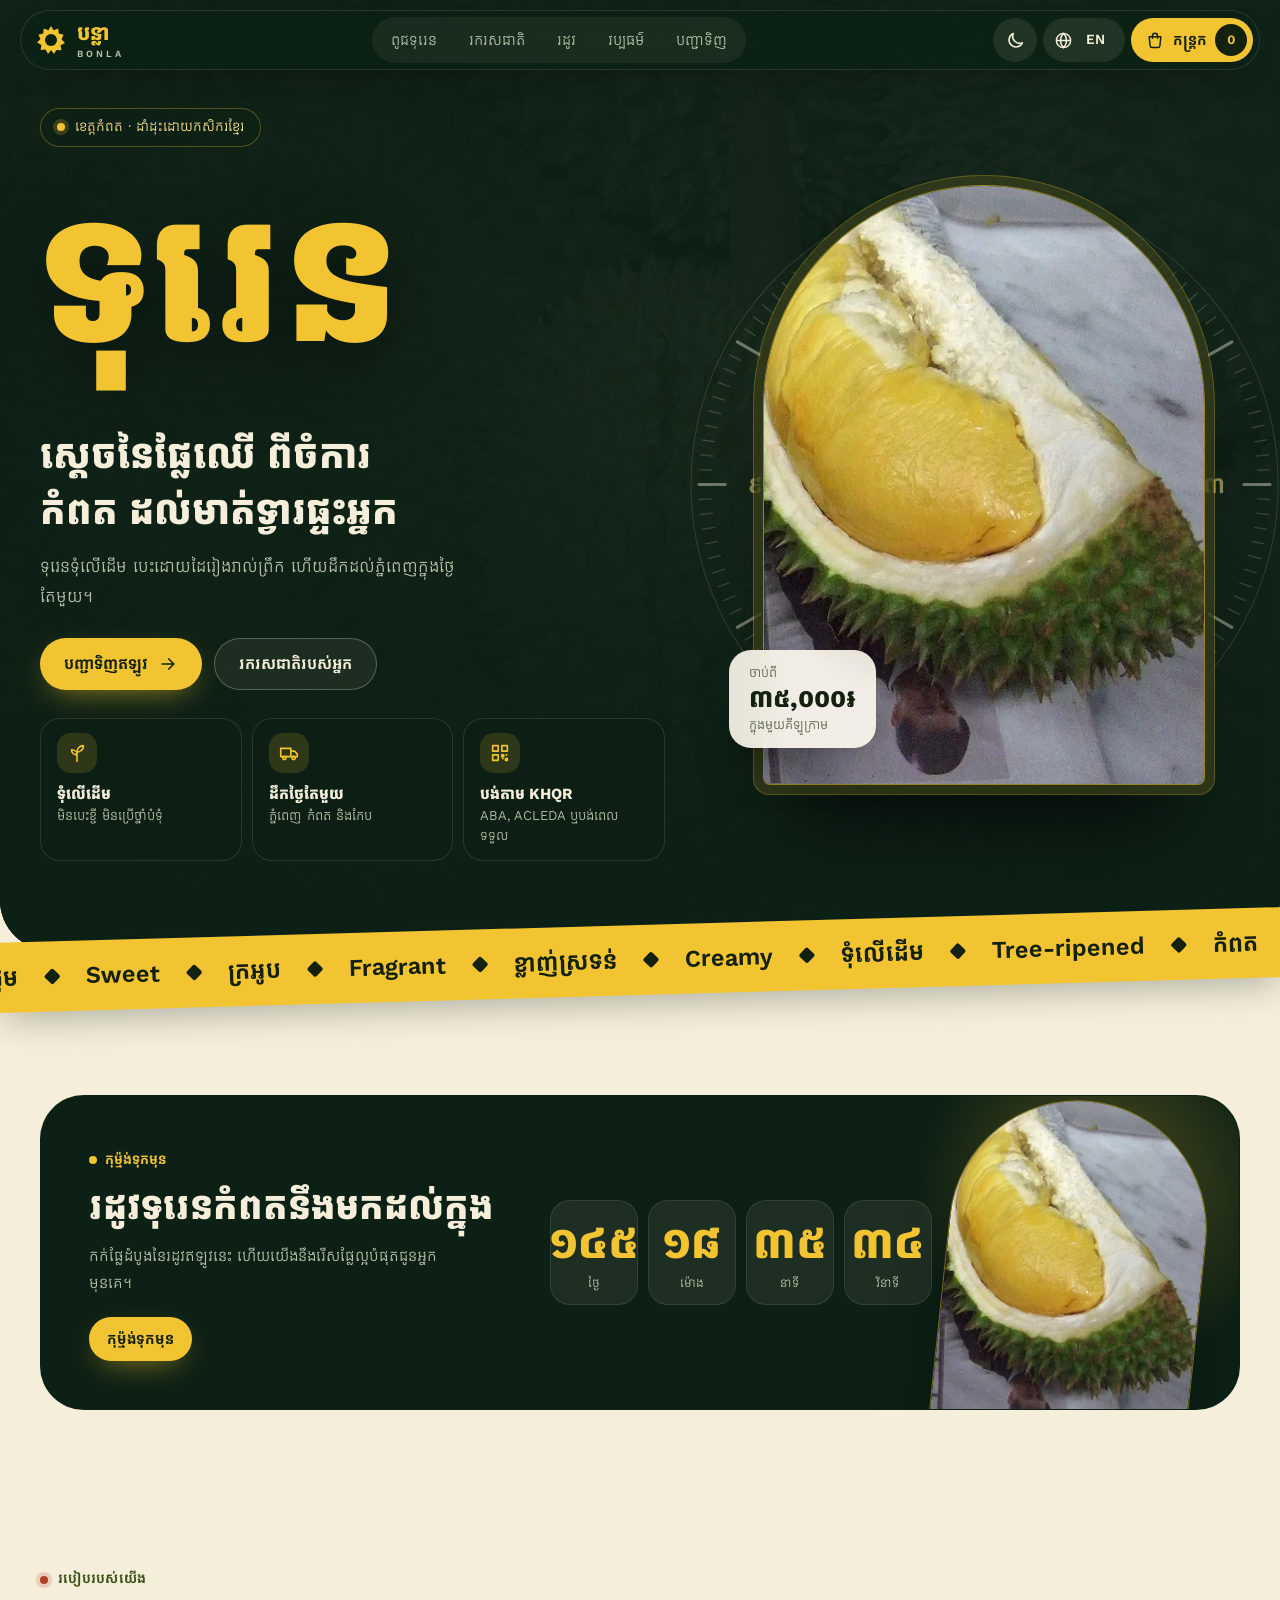
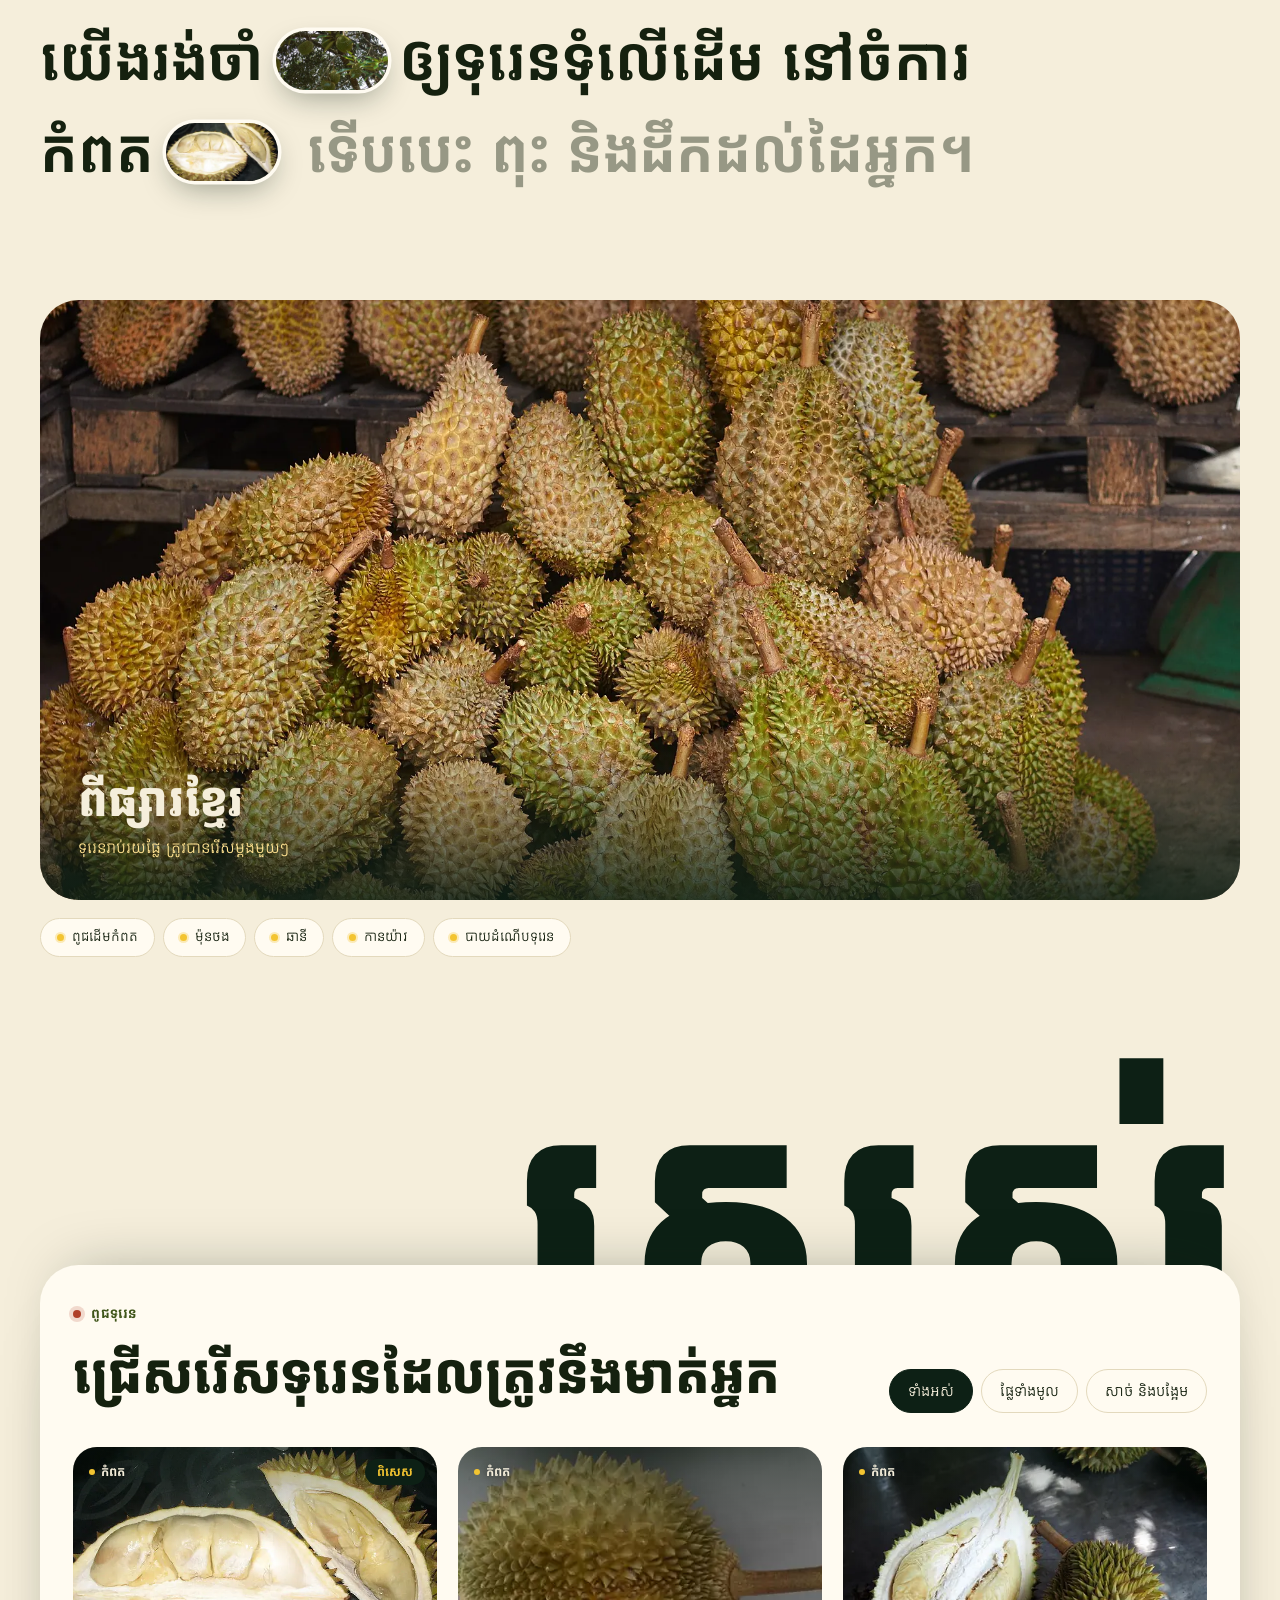
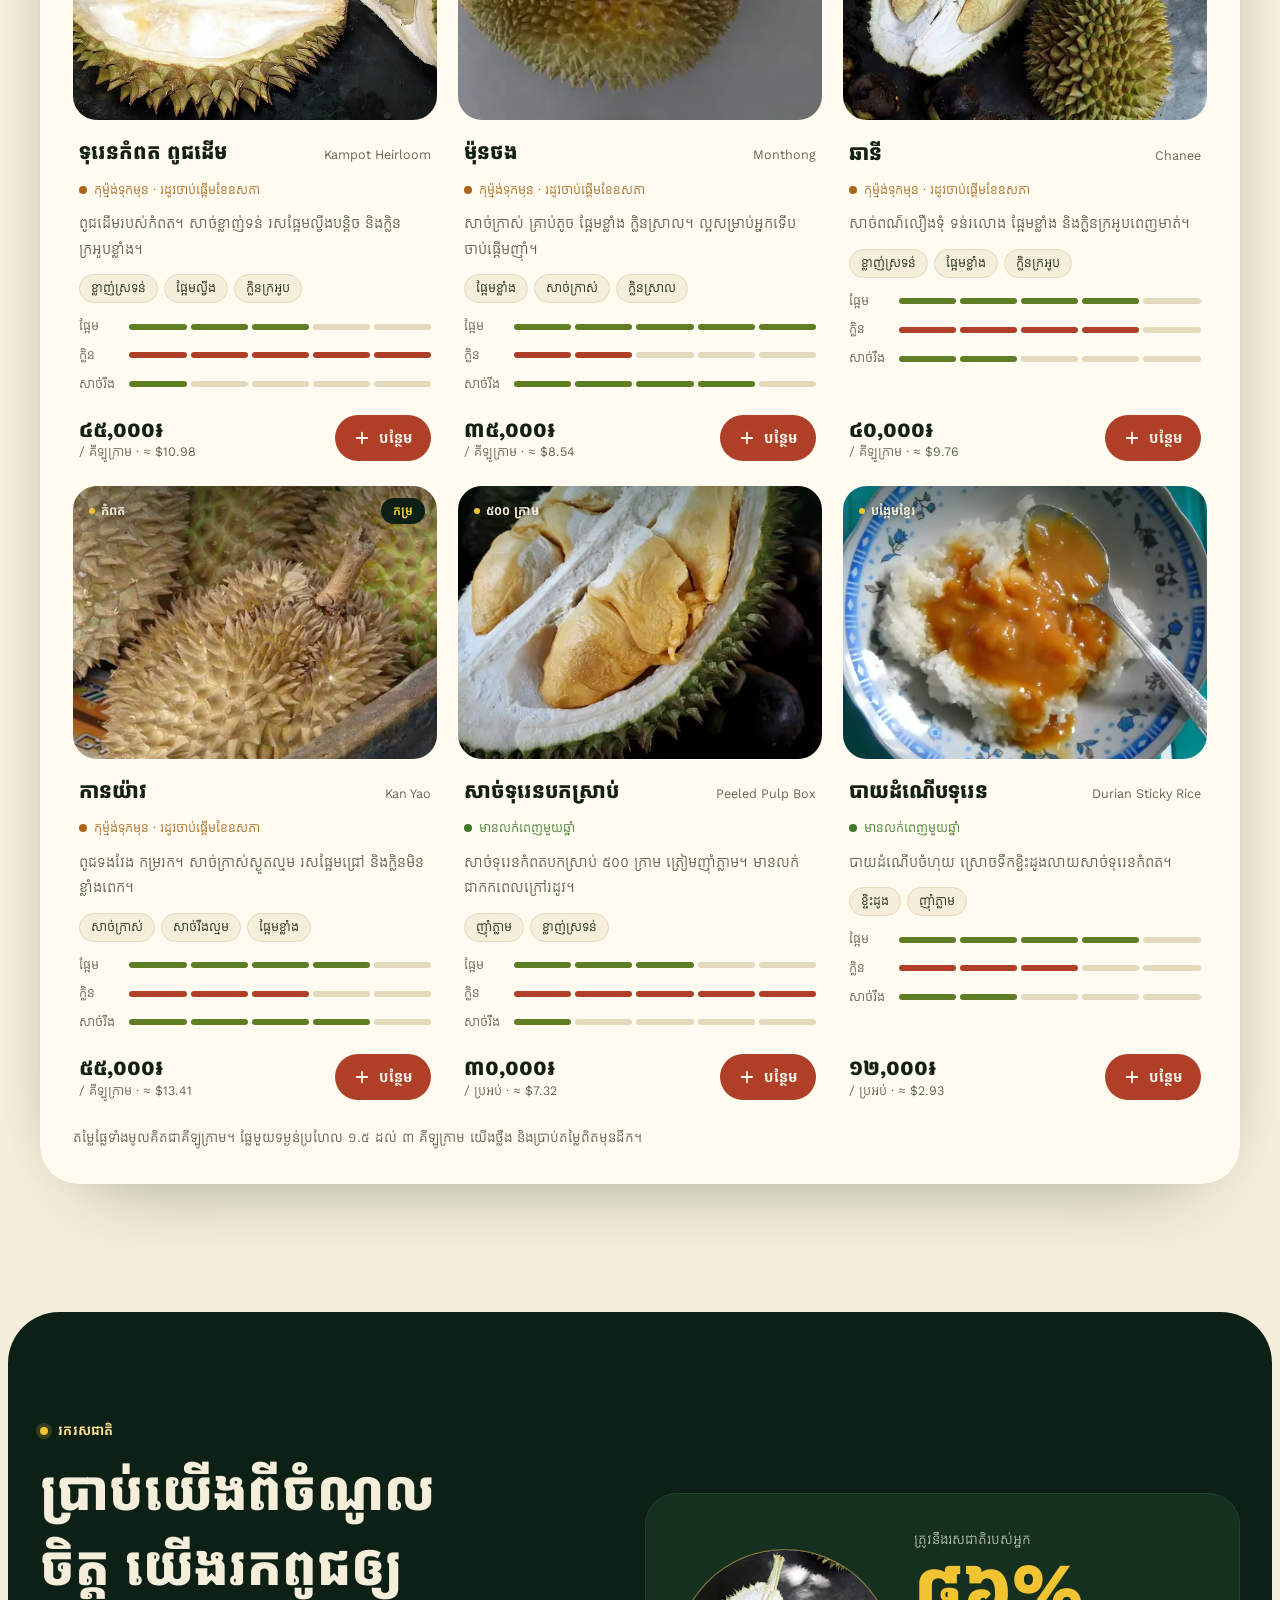
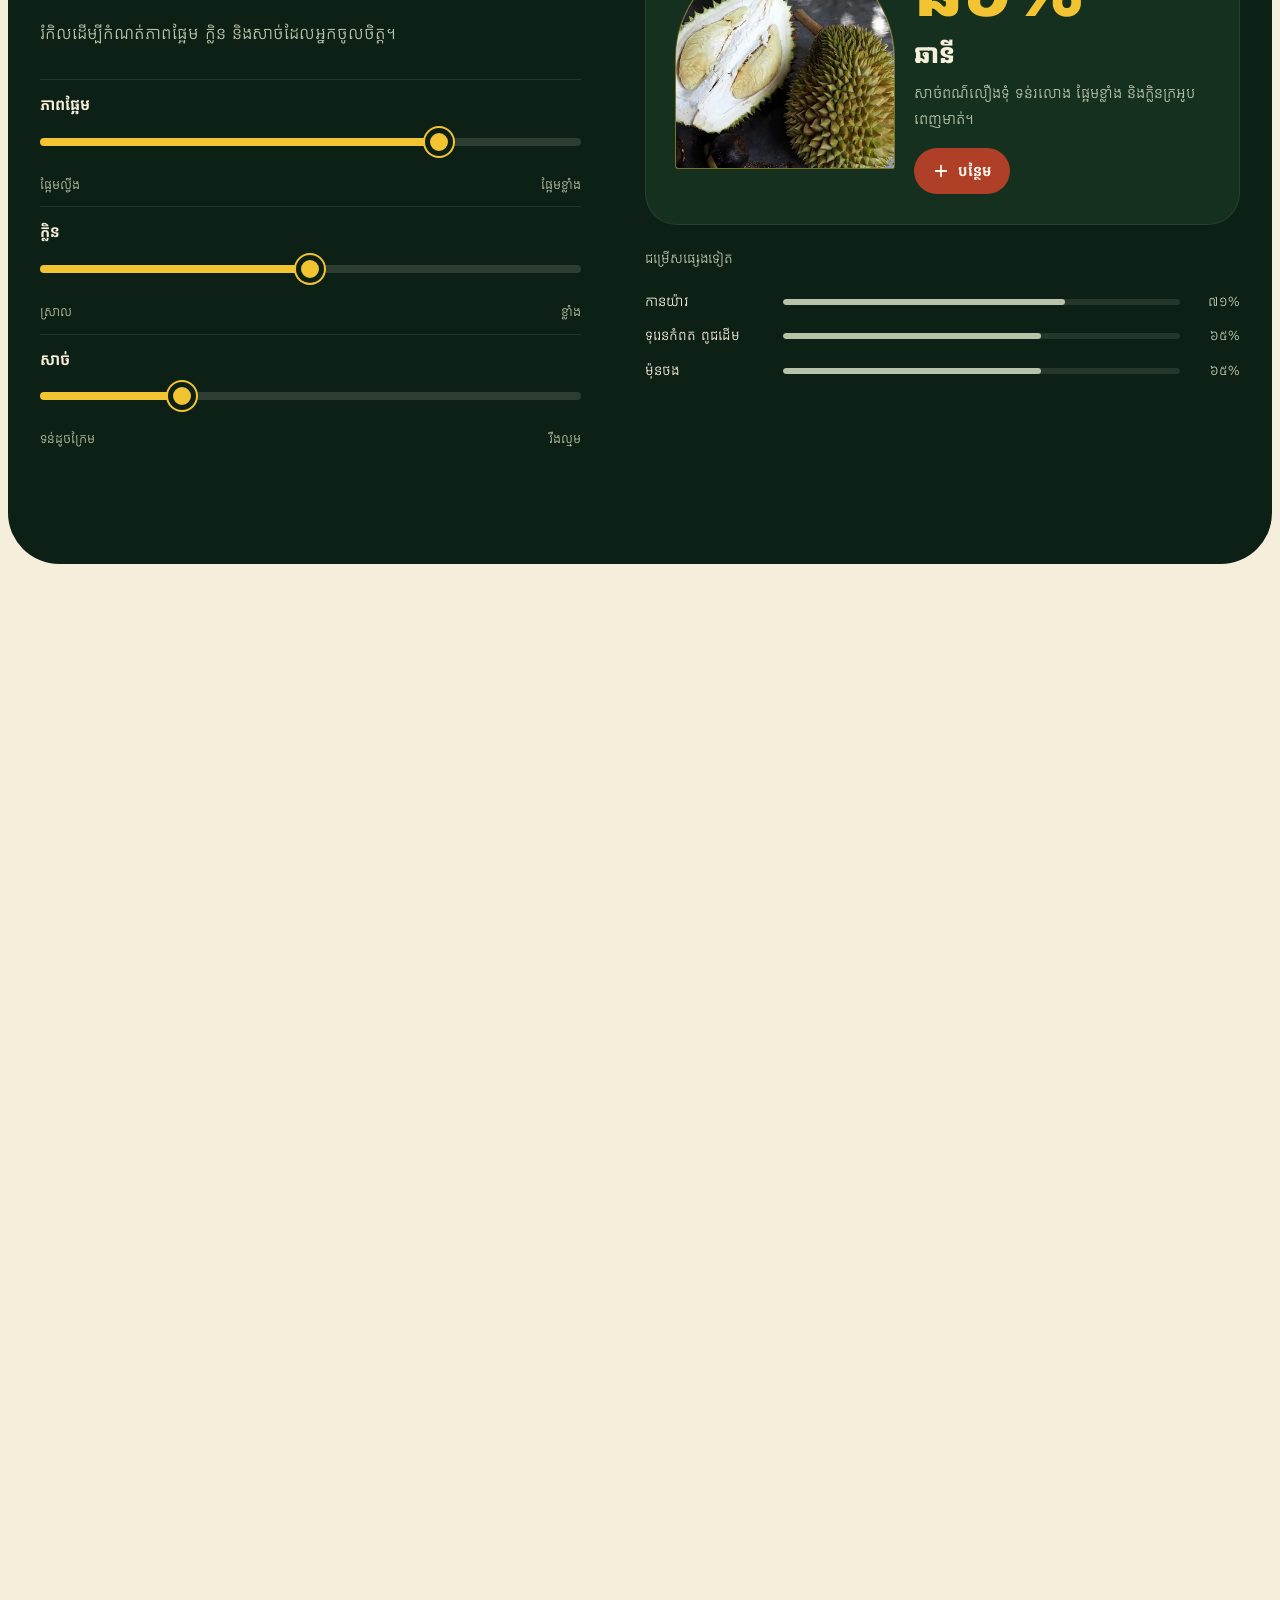
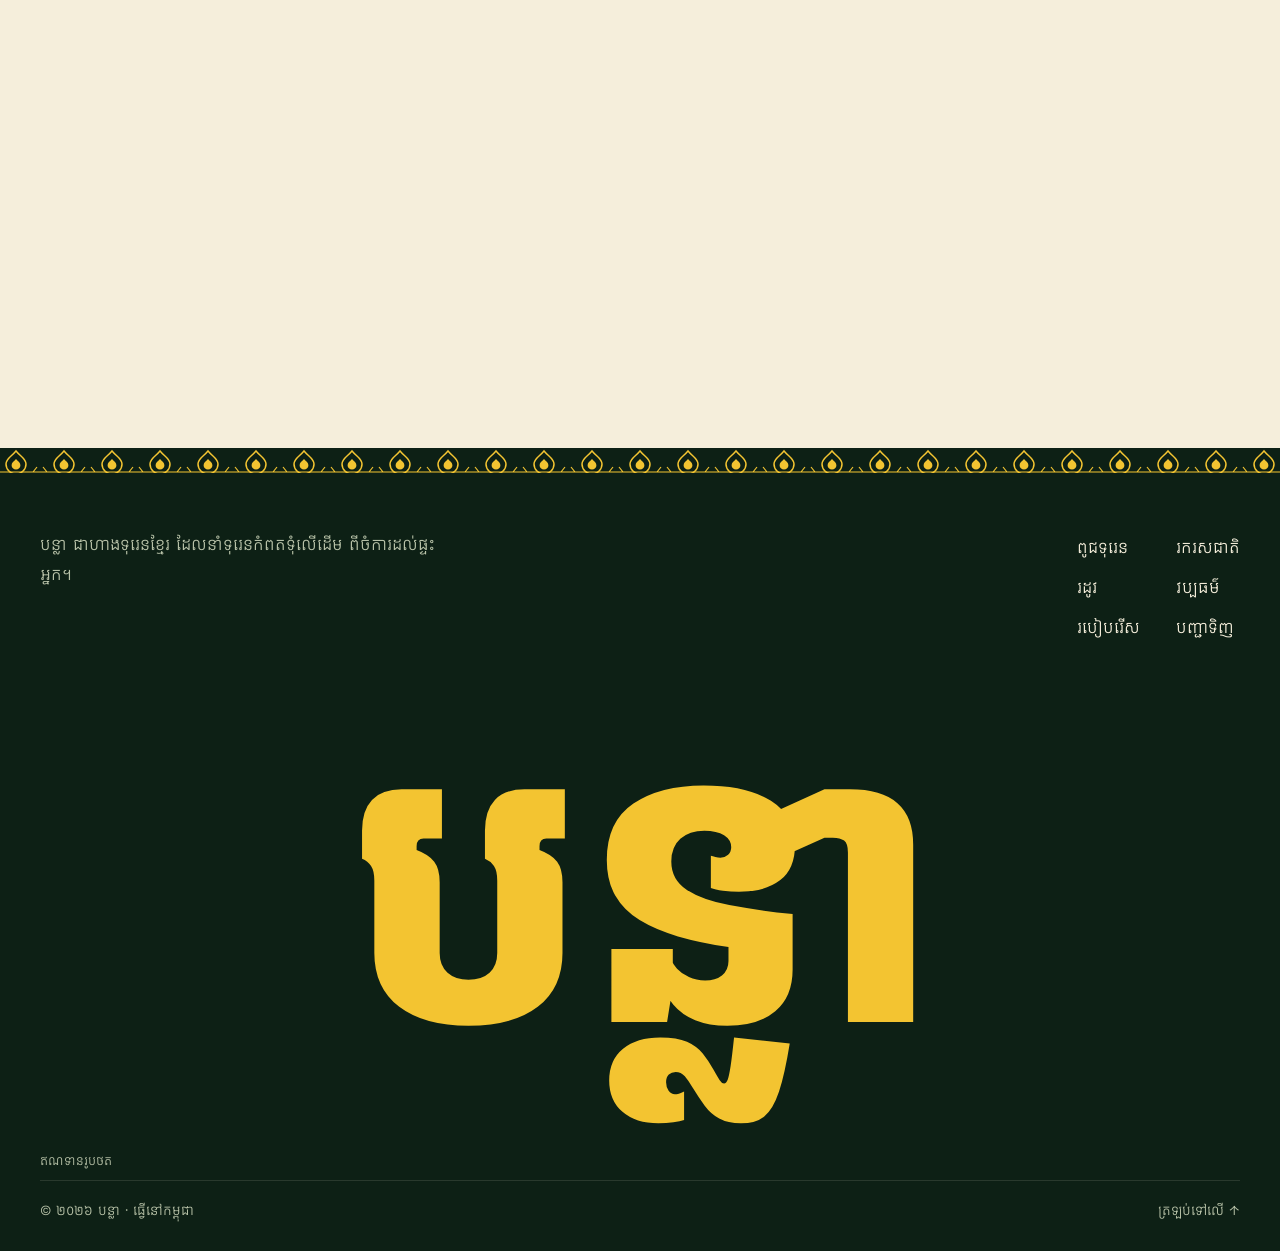
==== commit 4e629f73: "Docked app nav and motion system - Bottom nav in the reference style: docked, rounded top, icon + la" ====
--- a/index.html
+++ b/index.html
@@ -80,22 +80,35 @@
 </header>
 
 <nav class="tabbar" id="tabbar" aria-label="App">
-  <a class="tab is-active" href="#top" data-tab="home">
-    <svg viewBox="0 0 24 24" aria-hidden="true"><path d="M3.5 10.5L12 3.5l8.5 7V19a1.5 1.5 0 0 1-1.5 1.5h-4v-6h-6v6H5A1.5 1.5 0 0 1 3.5 19z" fill="none" stroke="currentColor" stroke-width="1.8" stroke-linejoin="round"/></svg>
-    <span data-i18n="tab.home">ដើម</span>
+  <span class="tabbar__ind" id="tabInd" aria-hidden="true"></span>
+  <a class="tab is-active" href="#top" data-tab="home" aria-current="page">
+    <span class="tab__ic" aria-hidden="true">
+      <svg class="o" viewBox="0 0 24 24"><path d="M3.5 10.5L12 3.5l8.5 7V19a1.5 1.5 0 0 1-1.5 1.5h-4v-6h-6v6H5A1.5 1.5 0 0 1 3.5 19z" fill="none" stroke="currentColor" stroke-width="1.8" stroke-linejoin="round"/></svg>
+      <svg class="f" viewBox="0 0 24 24"><path d="M11.1 2.8a1.4 1.4 0 0 1 1.8 0l8 6.6c.4.3.6.7.6 1.2V19a2 2 0 0 1-2 2h-3.8a.7.7 0 0 1-.7-.7v-4.8a.9.9 0 0 0-.9-.9h-4.2a.9.9 0 0 0-.9.9v4.8a.7.7 0 0 1-.7.7H4.5a2 2 0 0 1-2-2v-8.4c0-.5.2-.9.6-1.2z" fill="currentColor"/></svg>
+    </span>
+    <span class="tab__t" data-i18n="tab.home">ដើម</span>
   </a>
   <button type="button" class="tab" data-tab="orders" aria-haspopup="dialog">
-    <svg viewBox="0 0 24 24" aria-hidden="true"><rect x="5" y="3.5" width="14" height="17" rx="2.5" fill="none" stroke="currentColor" stroke-width="1.8"/><path d="M9 3.5v2h6v-2M8.5 11h7M8.5 15h4.5" fill="none" stroke="currentColor" stroke-width="1.8" stroke-linecap="round" stroke-linejoin="round"/></svg>
-    <span data-i18n="tab.orders">កុម្ម៉ង់</span>
+    <span class="tab__ic" aria-hidden="true">
+      <svg class="o" viewBox="0 0 24 24"><rect x="5" y="3.5" width="14" height="17" rx="2.5" fill="none" stroke="currentColor" stroke-width="1.8"/><path d="M9 3.5v2h6v-2M8.5 11h7M8.5 15h4.5" fill="none" stroke="currentColor" stroke-width="1.8" stroke-linecap="round" stroke-linejoin="round"/></svg>
+      <svg class="f" viewBox="0 0 24 24"><path d="M7.5 3h1.2v1.6c0 .5.4.9.9.9h4.8c.5 0 .9-.4.9-.9V3h1.2A2.5 2.5 0 0 1 19 5.5v13a2.5 2.5 0 0 1-2.5 2.5h-9A2.5 2.5 0 0 1 5 18.5v-13A2.5 2.5 0 0 1 7.5 3zm1 7.2a.9.9 0 0 0 0 1.8h7a.9.9 0 0 0 0-1.8zm0 4a.9.9 0 0 0 0 1.8H13a.9.9 0 0 0 0-1.8z" fill="currentColor"/></svg>
+    </span>
+    <span class="tab__t" data-i18n="tab.orders">កុម្ម៉ង់</span>
   </button>
   <button type="button" class="tab tab--cart" data-tab="cart" id="tabCart" aria-haspopup="dialog">
-    <svg viewBox="0 0 24 24" aria-hidden="true"><path d="M5 8h14l-1.2 11.2a2 2 0 0 1-2 1.8H8.2a2 2 0 0 1-2-1.8L5 8z" fill="none" stroke="currentColor" stroke-width="1.8" stroke-linejoin="round"/><path d="M9 10V7a3 3 0 0 1 6 0v3" fill="none" stroke="currentColor" stroke-width="1.8" stroke-linecap="round"/></svg>
-    <span data-i18n="tab.cart">កន្ត្រក</span>
+    <span class="tab__ic" aria-hidden="true">
+      <svg class="o" viewBox="0 0 24 24"><path d="M5 8h14l-1.2 11.2a2 2 0 0 1-2 1.8H8.2a2 2 0 0 1-2-1.8L5 8z" fill="none" stroke="currentColor" stroke-width="1.8" stroke-linejoin="round"/><path d="M9 10V7a3 3 0 0 1 6 0v3" fill="none" stroke="currentColor" stroke-width="1.8" stroke-linecap="round"/></svg>
+      <svg class="f" viewBox="0 0 24 24"><path d="M8.1 7.1V7a3.9 3.9 0 0 1 7.8 0v.1H19a1 1 0 0 1 1 1.1l-1.3 11.1a2.9 2.9 0 0 1-2.9 2.6H8.2a2.9 2.9 0 0 1-2.9-2.6L4 8.2a1 1 0 0 1 1-1.1zm1.8 0h4.2V7a2.1 2.1 0 0 0-4.2 0zM9 9.1a.9.9 0 0 0-.9.9v.2a.9.9 0 0 0 1.8 0V10a.9.9 0 0 0-.9-.9zm6 0a.9.9 0 0 0-.9.9v.2a.9.9 0 0 0 1.8 0V10a.9.9 0 0 0-.9-.9z" fill="currentColor"/></svg>
+    </span>
+    <span class="tab__t" data-i18n="tab.cart">កន្ត្រក</span>
     <span class="tab__badge" id="tabCount" hidden>០</span>
   </button>
   <button type="button" class="tab" data-tab="more" aria-haspopup="dialog">
-    <svg viewBox="0 0 24 24" aria-hidden="true"><rect x="3.5" y="3.5" width="7" height="7" rx="2" fill="none" stroke="currentColor" stroke-width="1.8"/><rect x="13.5" y="3.5" width="7" height="7" rx="2" fill="none" stroke="currentColor" stroke-width="1.8"/><rect x="3.5" y="13.5" width="7" height="7" rx="2" fill="none" stroke="currentColor" stroke-width="1.8"/><rect x="13.5" y="13.5" width="7" height="7" rx="2" fill="none" stroke="currentColor" stroke-width="1.8"/></svg>
-    <span data-i18n="tab.more">ច្រើនទៀត</span>
+    <span class="tab__ic" aria-hidden="true">
+      <svg class="o" viewBox="0 0 24 24"><rect x="3.5" y="3.5" width="7" height="7" rx="2" fill="none" stroke="currentColor" stroke-width="1.8"/><rect x="13.5" y="3.5" width="7" height="7" rx="2" fill="none" stroke="currentColor" stroke-width="1.8"/><rect x="3.5" y="13.5" width="7" height="7" rx="2" fill="none" stroke="currentColor" stroke-width="1.8"/><rect x="13.5" y="13.5" width="7" height="7" rx="2" fill="none" stroke="currentColor" stroke-width="1.8"/></svg>
+      <svg class="f" viewBox="0 0 24 24"><rect x="3" y="3" width="8" height="8" rx="2.4" fill="currentColor"/><rect x="13" y="3" width="8" height="8" rx="2.4" fill="currentColor"/><rect x="3" y="13" width="8" height="8" rx="2.4" fill="currentColor"/><rect x="13" y="13" width="8" height="8" rx="2.4" fill="currentColor"/></svg>
+    </span>
+    <span class="tab__t" data-i18n="tab.more">ច្រើនទៀត</span>
   </button>
 </nav>
 
@@ -140,6 +153,23 @@
       <span>ផ្អែម</span><i></i><span>Sweet</span><i></i><span>ក្រអូប</span><i></i><span>Fragrant</span><i></i><span>ខ្លាញ់ស្រទន់</span><i></i><span>Creamy</span><i></i><span>ទុំលើដើម</span><i></i><span>Tree-ripened</span><i></i><span>កំពត</span><i></i><span>Kampot</span><i></i>
     </div>
   </div>
+
+  <!-- SEASON COUNTDOWN PROMO -->
+  <section class="promo" aria-labelledby="promoTitle">
+    <div class="wrap">
+      <div class="promo__card">
+        <div class="promo__glow" aria-hidden="true"></div>
+        <div class="promo__copy">
+          <p class="promo__k" id="promoKicker" data-i18n="promo.kicker">កុម្ម៉ង់ទុកមុន</p>
+          <h2 class="promo__t" id="promoTitle" data-i18n="promo.title">រដូវទុរេនកំពតនឹងមកដល់ក្នុង</h2>
+          <p class="promo__s" id="promoSub" data-i18n="promo.sub">កក់ផ្លែដំបូងនៃរដូវឥឡូវនេះ ហើយយើងនឹងរើសផ្លែល្អបំផុតជូនអ្នកមុនគេ។</p>
+          <a class="btn btn--gold btn--sm btn--shine" href="#varieties" data-i18n="promo.cta">កុម្ម៉ង់ទុកមុន</a>
+        </div>
+        <div class="promo__clock" id="promoClock" role="timer" aria-live="off"></div>
+        <img class="promo__img" src="assets/photos/hero-open-560.webp" width="560" height="761" alt="" loading="lazy" decoding="async">
+      </div>
+    </div>
+  </section>
 
   <!-- STATEMENT -->
   <section class="statement">
--- a/assets/css/styles.css
+++ b/assets/css/styles.css
@@ -207,7 +207,6 @@
 }
 .card {
   display: flex; flex-direction: column; min-width: 0;
-  animation: cardIn .6s var(--ease) both; animation-delay: calc(var(--i, 0) * 60ms);
 }
 @keyframes cardIn { from { opacity: 0; transform: translateY(18px); } }
 .card__origin {
@@ -428,7 +427,7 @@
 .icon-btn svg { width: 20px; height: 20px; }
 .drawer__body { flex: 1; overflow-y: auto; overscroll-behavior: contain; padding: 8px max(22px, env(safe-area-inset-right, 0px)) 18px 22px; }
 .lines { list-style: none; margin: 0; padding: 0; }
-.line { display: grid; grid-template-columns: 64px minmax(0, 1fr) auto; gap: 14px; align-items: center; padding-block: 14px; border-bottom: 1px solid var(--line); animation: cardIn .4s var(--ease); }
+.line { display: grid; grid-template-columns: 64px minmax(0, 1fr) auto; gap: 14px; align-items: center; padding-block: 14px; border-bottom: 1px solid var(--line); }
 .line__art { width: 64px; height: 64px; border-radius: 16px; background: var(--bg); overflow: hidden; }
 .line__art img { width: 100%; height: 100%; object-fit: cover; border-radius: 16px; }
 .line__name { font-weight: 600; font-size: 15.5px; line-height: 1.5; }
@@ -479,7 +478,6 @@
 .cv { content-visibility: auto; contain-intrinsic-size: auto 900px; }
 @supports (animation-timeline: view()) {
   @media (prefers-reduced-motion: no-preference) {
-    .reveal { animation: rise linear both; animation-timeline: view(); animation-range: entry 0% entry 55%; }
     .bigword, .footer__word { animation: drift linear both; animation-timeline: view(); animation-range: cover; }
   }
 }
@@ -803,37 +801,56 @@
   .brand__mark { width: 28px; height: 28px; }
   .brand__km { font-size: 19px; }
 
+  /* docked app tab bar (reference style): full width, rounded top, icon + label */
   .tabbar {
-    position: fixed; z-index: 55;
-    left: max(10px, env(safe-area-inset-left, 0px)); right: max(10px, env(safe-area-inset-right, 0px));
-    bottom: calc(8px + env(safe-area-inset-bottom, 0px));
-    display: grid; grid-template-columns: repeat(5, minmax(0, 1fr)); gap: 2px;
-    padding: 5px; border-radius: 26px;
-    background: rgba(13, 32, 21, .84);
-    -webkit-backdrop-filter: blur(18px) saturate(160%); backdrop-filter: blur(18px) saturate(160%);
-    border: 1px solid rgba(245, 238, 219, .12);
-    box-shadow: 0 18px 40px -14px rgba(0, 0, 0, .65);
+    --n: 4; --i: 0;
+    position: fixed; z-index: 55; left: 0; right: 0; bottom: 0;
+    display: grid; grid-template-columns: repeat(var(--n), minmax(0, 1fr));
+    padding: 8px max(8px, env(safe-area-inset-right, 0px)) calc(6px + env(safe-area-inset-bottom, 0px)) max(8px, env(safe-area-inset-left, 0px));
+    background: var(--jungle);
+    border-radius: 28px 28px 0 0;
+    box-shadow: 0 -1px 0 rgba(245, 238, 219, .06) inset, 0 -16px 40px -18px rgba(13, 32, 21, .55);
+    transition: transform .45s var(--ease);
+  }
+  .tabbar__ind {
+    position: absolute; top: 0; left: max(8px, env(safe-area-inset-left, 0px));
+    width: calc((100% - max(8px, env(safe-area-inset-left, 0px)) - max(8px, env(safe-area-inset-right, 0px))) / var(--n));
+    height: 3px; pointer-events: none;
+    transform: translateX(calc(var(--i) * 100%));
+    transition: transform .55s var(--spring);
+  }
+  .tabbar__ind::before {
+    content: ""; position: absolute; left: 50%; top: 0; width: 28px; height: 3px; margin-left: -14px;
+    border-radius: 0 0 3px 3px; background: var(--gold);
+    box-shadow: 0 0 14px 2px rgba(243, 196, 49, .55);
   }
   .tab {
-    position: relative; display: flex; flex-direction: column; align-items: center; justify-content: center; gap: 1px;
-    min-height: 54px; padding: 4px 2px; border-radius: 21px; border: 0; margin: 0;
+    position: relative; display: flex; flex-direction: column; align-items: center; justify-content: center; gap: 3px;
+    min-height: 56px; padding: 4px 2px 2px; border: 0; margin: 0;
     -webkit-appearance: none; appearance: none; background: transparent; cursor: pointer;
-    color: var(--on-dark-muted); text-decoration: none; font: inherit; font-size: 11.5px; font-weight: 600; line-height: 1.35;
+    color: rgba(245, 238, 219, .5); text-decoration: none; font: inherit; font-size: 12px; font-weight: 600; line-height: 1.35;
     -webkit-tap-highlight-color: transparent;
-    transition: color .25s, background-color .3s var(--ease);
+    transition: color .3s var(--ease);
   }
-  .tab svg { width: 22px; height: 22px; transition: transform .35s var(--spring); }
-  .tab:active svg { transform: scale(.85); }
-  .tab.is-active { color: var(--ink); background: var(--gold); }
-  .tab span:not(.tab__badge) { white-space: nowrap; overflow: hidden; text-overflow: ellipsis; max-width: 100%; }
+  .tab__ic { position: relative; width: 24px; height: 24px; display: grid; transition: transform .45s var(--spring); }
+  .tab__ic svg { grid-area: 1 / 1; width: 24px; height: 24px; transition: opacity .25s, transform .45s var(--spring); }
+  .tab__ic .f { opacity: 0; transform: scale(.6); }
+  .tab.is-active { color: var(--on-dark); }
+  .tab.is-active .tab__ic { transform: translateY(-2px); }
+  .tab.is-active .tab__ic .o { opacity: 0; transform: scale(1.3); }
+  .tab.is-active .tab__ic .f { opacity: 1; transform: none; }
+  .tab:active .tab__ic { transform: scale(.82); }
+  .tab__t { white-space: nowrap; overflow: hidden; text-overflow: ellipsis; max-width: 100%; }
   .tab__badge {
-    position: absolute; top: 3px; left: calc(50% + 4px);
+    position: absolute; top: 2px; left: calc(50% + 6px);
     min-width: 19px; height: 19px; padding: 0 5px; border-radius: 999px;
-    background: var(--lacquer); color: #FFF8EE; font-size: 11px; line-height: 19px; text-align: center;
-    box-shadow: 0 0 0 2px rgba(13, 32, 21, .9);
+    background: var(--lacquer); color: #FFF8EE; font-size: 11px; line-height: 19px; text-align: center; font-variant-numeric: tabular-nums;
+    box-shadow: 0 0 0 2.5px var(--jungle);
   }
-  .footer { padding-bottom: calc(104px + env(safe-area-inset-bottom, 0px)); }
-  .toast { bottom: calc(92px + env(safe-area-inset-bottom, 0px)); }
+  .tab--cart.bump .tab__ic { animation: wiggle .6s var(--spring); }
+  @keyframes wiggle { 20% { transform: rotate(-14deg) scale(1.15); } 45% { transform: rotate(10deg) scale(1.1); } 70% { transform: rotate(-5deg); } }
+  .footer { padding-bottom: calc(96px + env(safe-area-inset-bottom, 0px)); }
+  .toast { bottom: calc(86px + env(safe-area-inset-bottom, 0px)); }
 }
 @media (max-width: 360px) {
   .brand__en { display: none; }
@@ -1142,8 +1159,8 @@
 @media (max-width: 760px) {
   html.sheet-open, html.sheet-open body { overflow: hidden; }
   .sheet { z-index: 54; inset: 0; width: 100%; border-radius: 0; box-shadow: none; }
-  .sheet:not(.sheet--product) .sheet__body { padding-bottom: calc(100px + env(safe-area-inset-bottom, 0px)); }
-  .sheet:not(.sheet--product) .sheet__foot { padding-bottom: calc(96px + env(safe-area-inset-bottom, 0px)); }
+  .sheet:not(.sheet--product) .sheet__body { padding-bottom: calc(96px + env(safe-area-inset-bottom, 0px)); }
+  .sheet:not(.sheet--product) .sheet__foot { padding-bottom: calc(88px + env(safe-area-inset-bottom, 0px)); }
   .sheet:not(.sheet--product) .sheet__foot ~ * { display: none; }
   #cart .sheet__body { padding-bottom: 24px; }
   html.product-open .tabbar { transform: translateY(140%); }
@@ -1154,3 +1171,189 @@
 .pd__body { grid-template-columns: minmax(0, 1fr); }
 .pd__sec, .pd__head, .checkout, .field { min-width: 0; }
 .pd__sec p, .timeline p, .ocard__info, .line__name { overflow-wrap: anywhere; }
+
+/* ============================================================
+   Motion system
+   transform/opacity only · gated on html.js · off for reduced motion
+   ============================================================ */
+
+/* ---------- scroll reveals (stagger via --d) ---------- */
+html.js [data-reveal]:not(.is-in) { opacity: 0; transform: translate3d(0, 28px, 0); }
+html.js [data-reveal="scale"]:not(.is-in) { transform: scale(.94); }
+html.js [data-reveal="left"]:not(.is-in) { transform: translate3d(-32px, 0, 0); }
+[data-reveal].is-in { animation: rvIn .8s var(--ease) calc(var(--d, 0) * 70ms) backwards; }
+[data-reveal="scale"].is-in { animation-name: rvScale; }
+[data-reveal="left"].is-in { animation-name: rvLeft; }
+@keyframes rvIn { from { opacity: 0; transform: translate3d(0, 28px, 0); } }
+@keyframes rvScale { from { opacity: 0; transform: scale(.94); } }
+@keyframes rvLeft { from { opacity: 0; transform: translate3d(-32px, 0, 0); } }
+.stg-in { animation: rvIn .55s var(--ease) calc(var(--d, 0) * 45ms) backwards; }
+
+/* ---------- image shimmer + fade-in ---------- */
+.card__art, .mini__img, .ccard__fig, .band__fig, .season__fig, .match__art, .line__art, .o-thumb, .pd__media, .arch {
+  background-color: var(--bg);
+  background-image: linear-gradient(100deg, transparent 30%, color-mix(in srgb, var(--surface) 70%, transparent) 50%, transparent 70%);
+  background-size: 220% 100%;
+  animation: shimmer 1.4s linear infinite;
+}
+.arch { background-color: var(--jungle-2); }
+@keyframes shimmer { from { background-position: 120% 0; } to { background-position: -120% 0; } }
+html.js :is(.card__art, .mini__img, .ccard__fig, .band__fig, .season__fig, .match__art, .line__art, .o-thumb, .pd__media, .arch) img:not(.is-loaded) { opacity: 0; }
+:is(.card__art, .mini__img, .ccard__fig, .band__fig, .season__fig, .match__art, .line__art, .o-thumb, .pd__media, .arch) img { transition: opacity .6s var(--ease), transform .9s var(--ease); }
+:is(.card__art, .mini__img, .ccard__fig, .band__fig, .season__fig, .match__art, .line__art, .o-thumb, .pd__media, .arch):has(img.is-loaded) { animation: none; background-image: none; }
+
+/* ---------- hero ---------- */
+.hero__word { animation: wordBlur 1.2s var(--ease) both; }
+@keyframes wordBlur { from { opacity: 0; transform: translate3d(0, 40px, 0) scale(.96); filter: blur(14px); } }
+.hero__visual::before {
+  content: ""; position: absolute; inset: 12% 10%; border-radius: 50%; z-index: -1;
+  background: radial-gradient(closest-side, rgba(243, 196, 49, .35), transparent 70%);
+  animation: breathe 6s ease-in-out infinite alternate;
+}
+@keyframes breathe { from { transform: scale(.85); opacity: .6; } to { transform: scale(1.12); opacity: 1; } }
+.arch img.is-loaded { animation: kenburns 22s ease-in-out infinite alternate; }
+@keyframes kenburns { from { transform: scale(1.04) translate3d(0, 0, 0); } to { transform: scale(1.14) translate3d(-2%, -3%, 0); } }
+.float-card { animation: wordIn 1s var(--spring) .6s both, bob 5s ease-in-out 1.8s infinite alternate; }
+@keyframes bob { to { translate: 0 -8px; } }
+.pollen { position: absolute; inset: 0; pointer-events: none; overflow: hidden; border-radius: inherit; }
+.pollen i {
+  position: absolute; bottom: -10px; width: var(--s, 6px); height: var(--s, 6px); border-radius: 50%;
+  background: radial-gradient(circle, #FFE291, rgba(243, 196, 49, 0) 70%);
+  animation: rise-up var(--t, 9s) linear var(--dl, 0s) infinite;
+}
+@keyframes rise-up {
+  0% { transform: translate3d(0, 0, 0); opacity: 0; }
+  15% { opacity: 1; }
+  100% { transform: translate3d(var(--dx, 20px), -110vh, 0); opacity: 0; }
+}
+.brand__mark { animation: spinIn 1.4s var(--spring) .2s both; }
+@keyframes spinIn { from { transform: rotate(-180deg) scale(.4); opacity: 0; } }
+
+/* ---------- buttons: shine + ripple + press ---------- */
+.btn, .add, .filter, .mini, .menu__row, .loc-btn, .ocard { position: relative; overflow: hidden; isolation: isolate; }
+.btn--shine::after, .hero__cta .btn--gold::after, .buybar__btn::after {
+  content: ""; position: absolute; inset: 0; z-index: -1; pointer-events: none;
+  background: linear-gradient(105deg, transparent 35%, rgba(255, 255, 255, .55) 50%, transparent 65%);
+  transform: translateX(-120%); animation: shine 3.6s var(--ease) 1.5s infinite;
+}
+@keyframes shine { 0% { transform: translateX(-120%); } 30%, 100% { transform: translateX(120%); } }
+.ripple {
+  position: absolute; border-radius: 50%; pointer-events: none; z-index: 2;
+  width: var(--r); height: var(--r); left: var(--x); top: var(--y); margin: calc(var(--r) / -2) 0 0 calc(var(--r) / -2);
+  background: currentColor; opacity: .22; transform: scale(0);
+  animation: ripple .6s var(--ease) forwards;
+}
+@keyframes ripple { to { transform: scale(1); opacity: 0; } }
+.add:active, .btn:active, .mini:active, .ocard:active { transform: scale(.96); }
+
+/* ---------- product cards ---------- */
+@media (hover: hover) and (pointer: fine) {
+  .card { transition: transform .5s var(--spring); }
+  .card:hover { transform: translateY(-6px); }
+  .card__art { transform: perspective(700px) rotateX(var(--rx, 0deg)) rotateY(var(--ry, 0deg)); transition: transform .5s var(--ease); will-change: transform; }
+}
+.card .add.is-added { animation: popBtn .5s var(--spring); }
+@keyframes popBtn { 40% { transform: scale(1.18); } }
+.badge { animation: badgePulse 2.4s ease-in-out infinite; }
+@keyframes badgePulse { 50% { box-shadow: 0 0 0 6px rgba(243, 196, 49, 0); } 0%, 100% { box-shadow: 0 0 0 0 rgba(243, 196, 49, .45); } }
+
+/* ---------- add-to-basket flight + burst ---------- */
+.fly-img {
+  position: fixed; left: 0; top: 0; z-index: 95; width: 64px; height: 64px; border-radius: 50%;
+  object-fit: cover; pointer-events: none; box-shadow: 0 10px 30px -8px rgba(0, 0, 0, .5), 0 0 0 3px var(--gold);
+}
+.burst { position: fixed; left: 0; top: 0; z-index: 96; width: 0; height: 0; pointer-events: none; }
+.burst i {
+  position: absolute; left: -4px; top: -4px; width: 8px; height: 8px; border-radius: 50%; background: var(--gold);
+  animation: burst .7s var(--ease) forwards;
+}
+.burst i:nth-child(3n) { background: var(--lacquer); width: 6px; height: 6px; }
+.burst i:nth-child(3n+1) { background: #9CCB6A; }
+@keyframes burst { to { transform: rotate(var(--a)) translateY(-34px) scale(.3); opacity: 0; } }
+.tab__badge:not([hidden]) { animation: badgeIn .45s var(--spring); }
+@keyframes badgeIn { from { transform: scale(0); } }
+.tab.pop .tab__ic { animation: tabPop .5s var(--spring); }
+@keyframes tabPop { 40% { transform: translateY(-5px) scale(1.18); } }
+
+/* ---------- product sheet FLIP + sections ---------- */
+.flip-img { position: fixed; left: 0; top: 0; z-index: 200; object-fit: cover; pointer-events: none; transform-origin: 0 0; }
+.sheet.flip[open] { animation: sheetFade .35s var(--ease); }
+.sheet.flip .pd__media img { opacity: 0 !important; }
+@keyframes sheetFade { from { opacity: 0; } }
+.stock.is-ok::before { animation: livePulse 1.8s ease-out infinite; }
+@keyframes livePulse { 0% { box-shadow: 0 0 0 0 currentColor; } 70%, 100% { box-shadow: 0 0 0 6px transparent; } }
+.meters .seg.on { transform-origin: left; }
+.is-in .meters .seg.on, .sheet[open] .meters .seg.on, .match .rank__bar i { animation: segGrow .7s var(--ease) calc(var(--k, 0) * 60ms + .2s) backwards; }
+@keyframes segGrow { from { transform: scaleX(0); } }
+
+/* ---------- order timeline draw ---------- */
+.timeline li.is-done .timeline__dot { animation: dotIn .5s var(--spring) calc(var(--d, 0) * 220ms + .1s) backwards; }
+@keyframes dotIn { from { transform: scale(0); } }
+.timeline li.is-done .timeline__dot path { stroke-dasharray: 20; stroke-dashoffset: 20; animation: draw .45s var(--ease) calc(var(--d, 0) * 220ms + .35s) forwards; }
+@keyframes draw { to { stroke-dashoffset: 0; } }
+.timeline li:not(:last-child)::after { transform-origin: top; }
+.timeline li.is-done:not(:last-child)::after { animation: lineGrow .5s var(--ease) calc(var(--d, 0) * 220ms + .3s) backwards; }
+@keyframes lineGrow { from { transform: scaleY(0); } }
+.timeline li.is-next .timeline__dot { border-color: var(--gold); animation: nextPulse 1.8s ease-out infinite; }
+@keyframes nextPulse { 0% { box-shadow: 0 0 0 0 rgba(243, 196, 49, .5); } 70%, 100% { box-shadow: 0 0 0 10px rgba(243, 196, 49, 0); } }
+
+/* ---------- season countdown promo ---------- */
+.promo { padding-block: clamp(56px, 8vw, 100px) 0; }
+.promo__card {
+  position: relative; overflow: hidden; isolation: isolate;
+  display: grid; grid-template-columns: minmax(0, 1.1fr) minmax(0, 1fr); gap: 24px 40px; align-items: center;
+  padding: clamp(24px, 4vw, 48px); padding-right: clamp(24px, 24vw, 340px);
+  border-radius: clamp(28px, 3.6vw, 44px);
+  background: var(--jungle); color: var(--on-dark);
+  border: 1px solid var(--section-edge);
+}
+.promo__glow {
+  position: absolute; z-index: -1; width: 520px; height: 520px; right: -120px; top: -160px; border-radius: 50%;
+  background: radial-gradient(closest-side, rgba(243, 196, 49, .32), transparent 70%);
+  animation: breathe 7s ease-in-out infinite alternate;
+}
+.promo__img {
+  position: absolute; z-index: -1; right: clamp(16px, 3vw, 40px); bottom: -40px; width: clamp(150px, 20vw, 280px); height: auto;
+  border-radius: 999px 999px 24px 24px; box-shadow: 0 0 0 1px rgba(243, 196, 49, .45), 0 30px 60px -20px rgba(0, 0, 0, .6);
+  transform: rotate(6deg); animation: bob 5s ease-in-out infinite alternate;
+}
+.promo__k { display: inline-flex; align-items: center; gap: 8px; color: var(--gold); font-weight: 600; font-size: 14px; }
+.promo__k::before { content: ""; width: 8px; height: 8px; border-radius: 50%; background: var(--gold); animation: livePulse 1.8s ease-out infinite; color: var(--gold); }
+.promo__t { font-size: clamp(24px, 3.2vw, 38px); margin-top: 6px; }
+.promo__s { color: var(--on-dark-muted); margin: 10px 0 20px; max-width: 42ch; font-size: 15.5px; }
+.promo__clock { display: grid; grid-template-columns: repeat(4, minmax(0, 1fr)); gap: 10px; }
+.cd {
+  display: grid; justify-items: center; padding: 14px 6px 10px; border-radius: 20px;
+  background: rgba(245, 238, 219, .07); border: 1px solid rgba(245, 238, 219, .1);
+  -webkit-backdrop-filter: blur(8px); backdrop-filter: blur(8px);
+}
+.cd__v { display: block; height: 1.25em; overflow: hidden; font-size: clamp(30px, 4vw, 46px); font-weight: 700; line-height: 1.25; color: var(--gold); font-variant-numeric: tabular-nums; }
+.cd__v span { display: block; }
+.cd__v.tick span { animation: tick .5s var(--ease); }
+@keyframes tick { from { transform: translateY(-100%); opacity: 0; } }
+.cd__l { font-size: 12.5px; color: var(--on-dark-muted); }
+
+/* ---------- misc ambient ---------- */
+.marquee:hover .marquee__track { animation-play-state: paused; }
+.order__panel { background-image: radial-gradient(60% 80% at 100% 0%, rgba(255, 255, 255, .35), transparent 60%); }
+.month.is-now { animation: nowGlow 2.4s ease-in-out infinite; }
+@keyframes nowGlow { 50% { outline-offset: 6px; } }
+
+@media (max-width: 820px) {
+  .promo__card { grid-template-columns: 1fr; padding-right: clamp(24px, 4vw, 48px); padding-top: 28px; }
+  .promo__img { width: 112px; right: 14px; top: 18px; bottom: auto; opacity: .95; }
+  .promo__copy { padding-right: 112px; }
+  .promo__clock { gap: 8px; }
+  .cd { padding: 12px 4px 8px; border-radius: 16px; }
+}
+@media (max-width: 400px) {
+  .promo__copy { padding-right: 84px; }
+  .promo__img { width: 84px; }
+}
+
+@media (prefers-reduced-motion: reduce) {
+  html.js [data-reveal]:not(.is-in) { opacity: 1; transform: none; }
+  [data-reveal].is-in, .stg-in, .timeline li .timeline__dot, .timeline li .timeline__dot path, .timeline li::after { animation: none !important; stroke-dashoffset: 0 !important; }
+  .pollen, .promo__glow, .hero__visual::before { display: none; }
+  .btn--shine::after, .hero__cta .btn--gold::after, .buybar__btn::after { display: none; }
+}
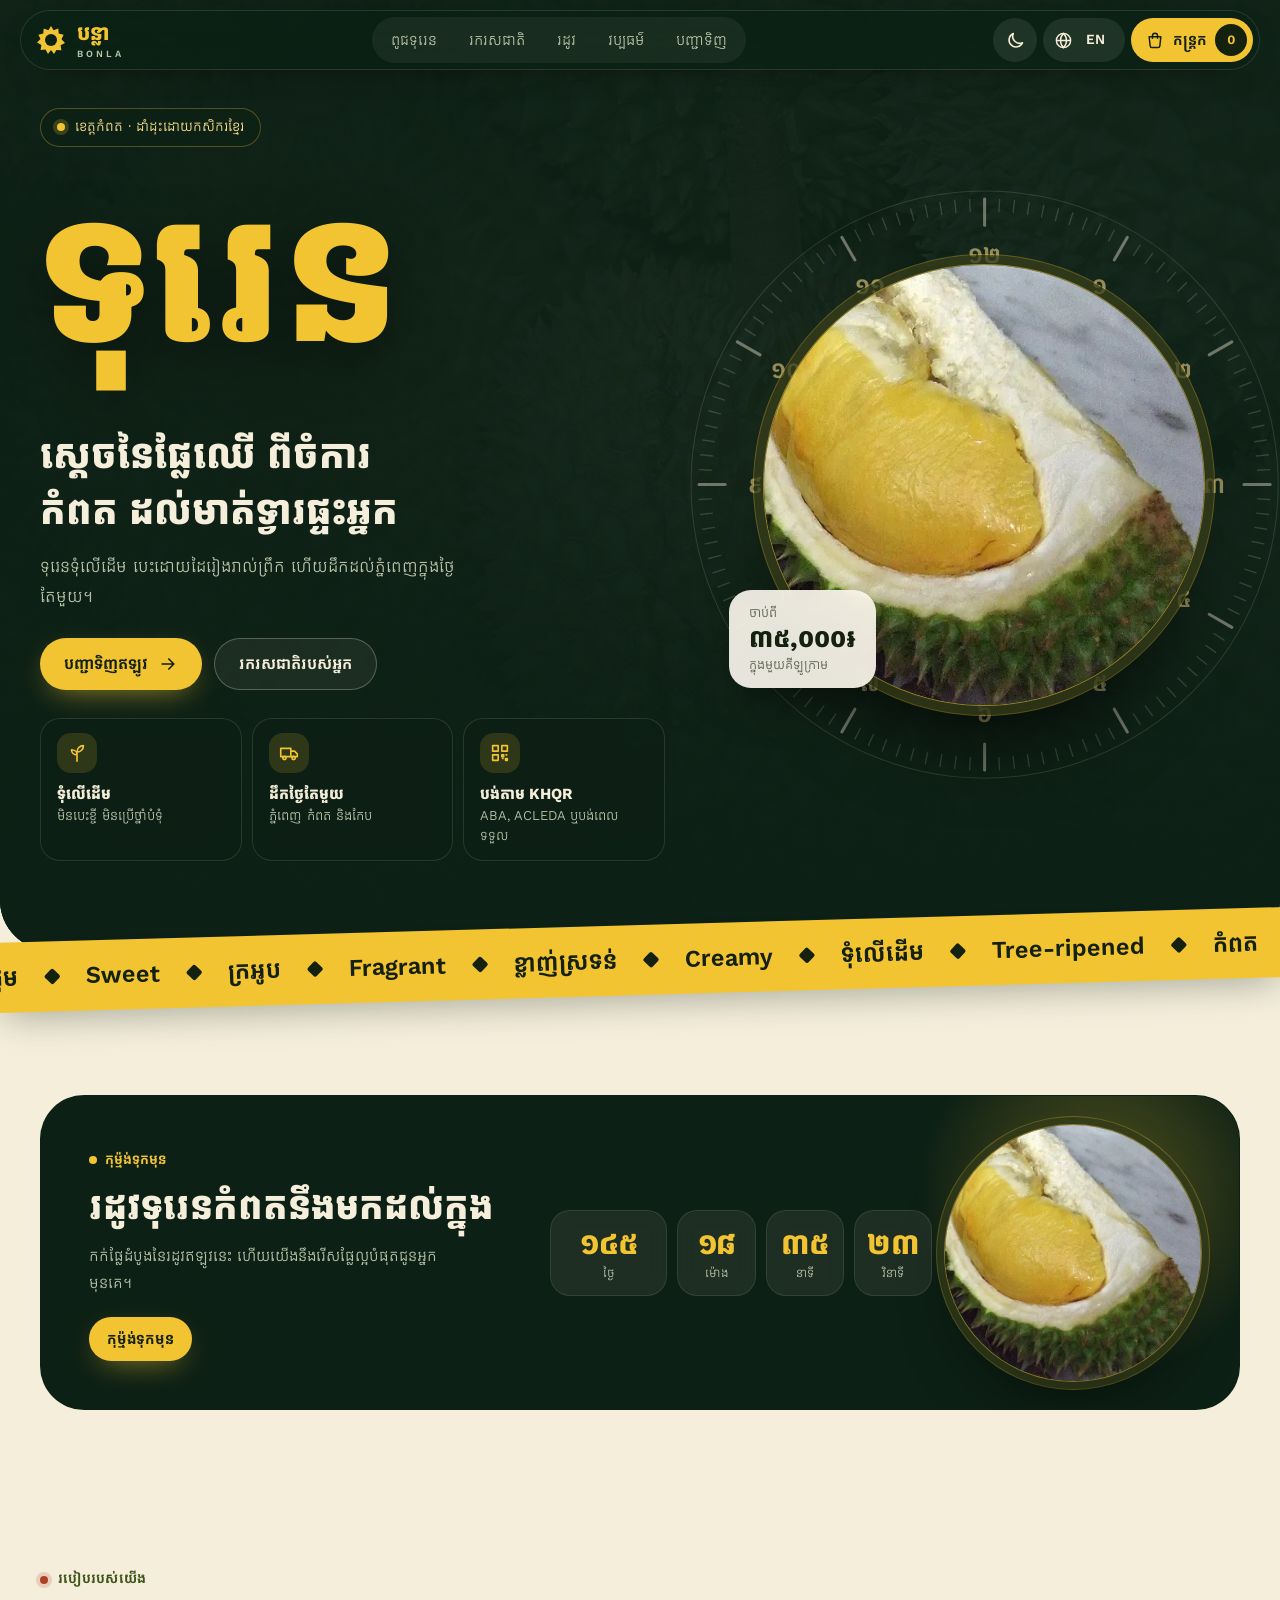
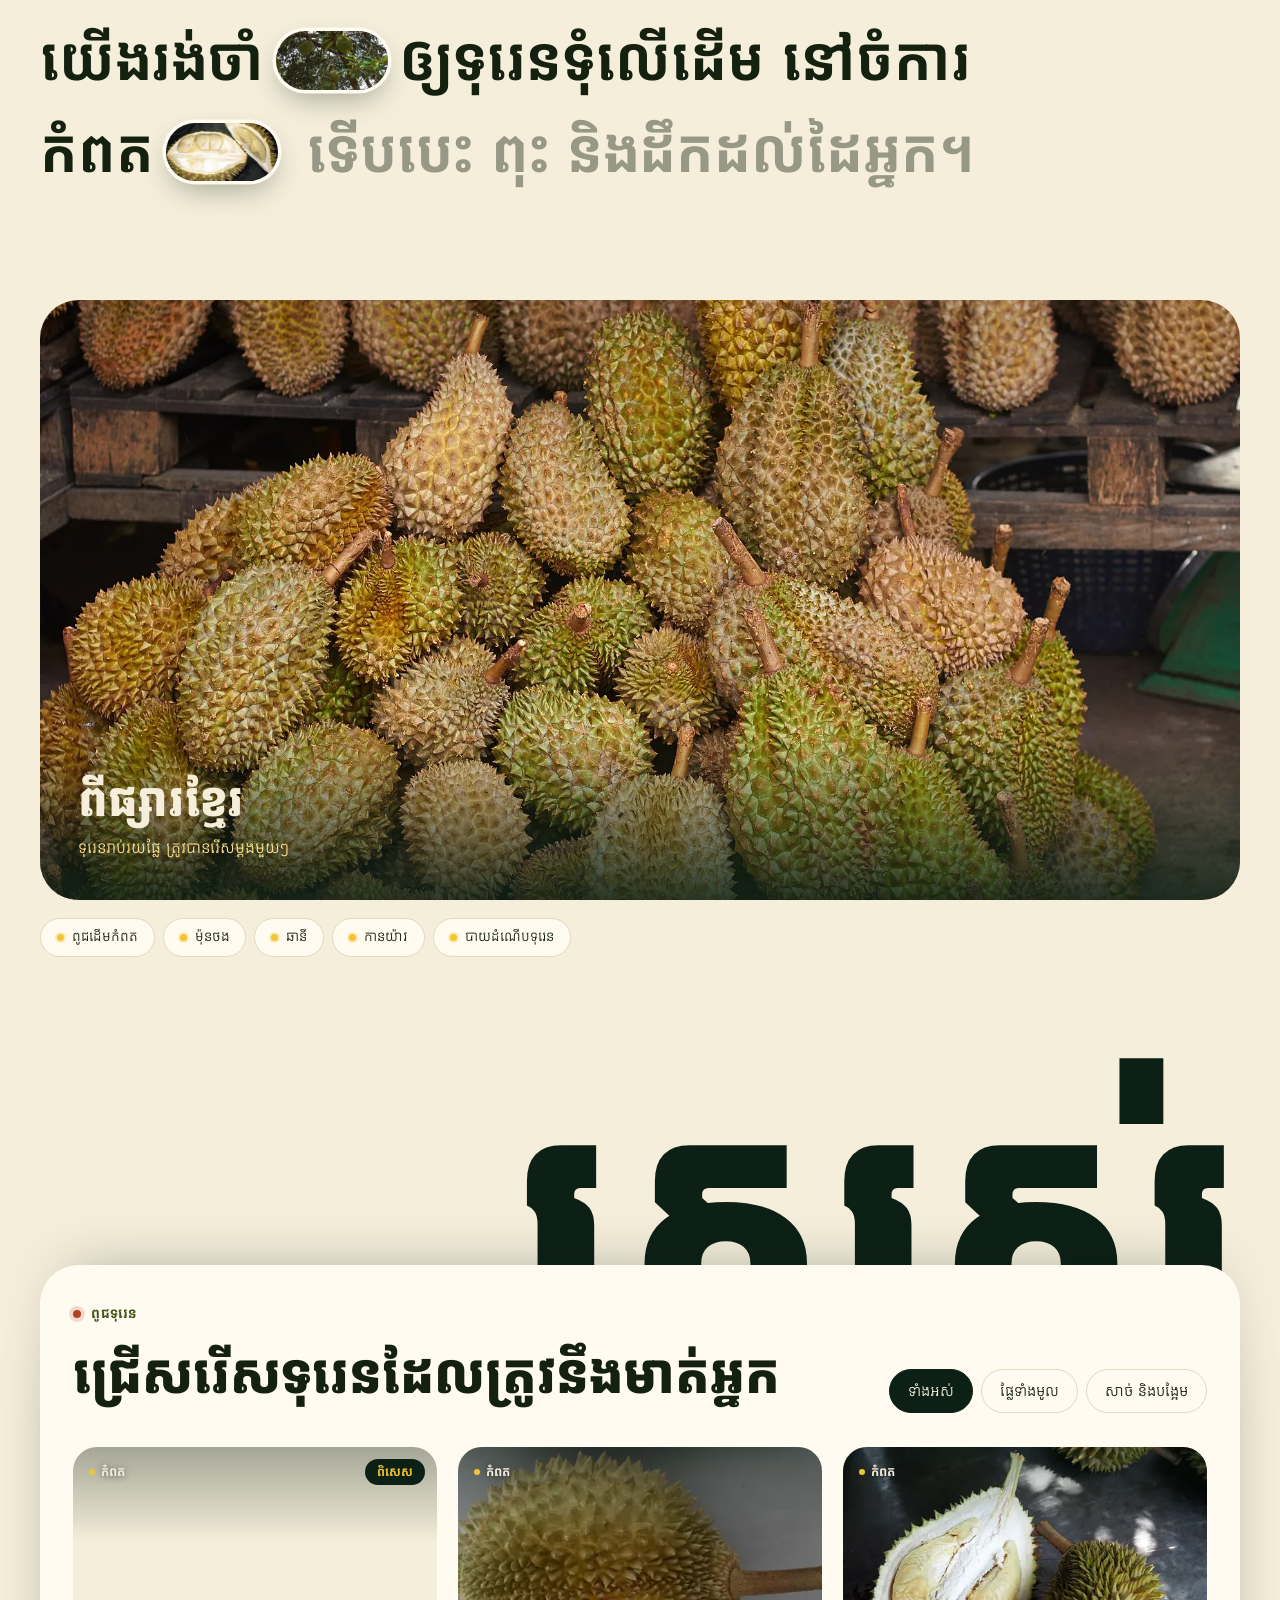
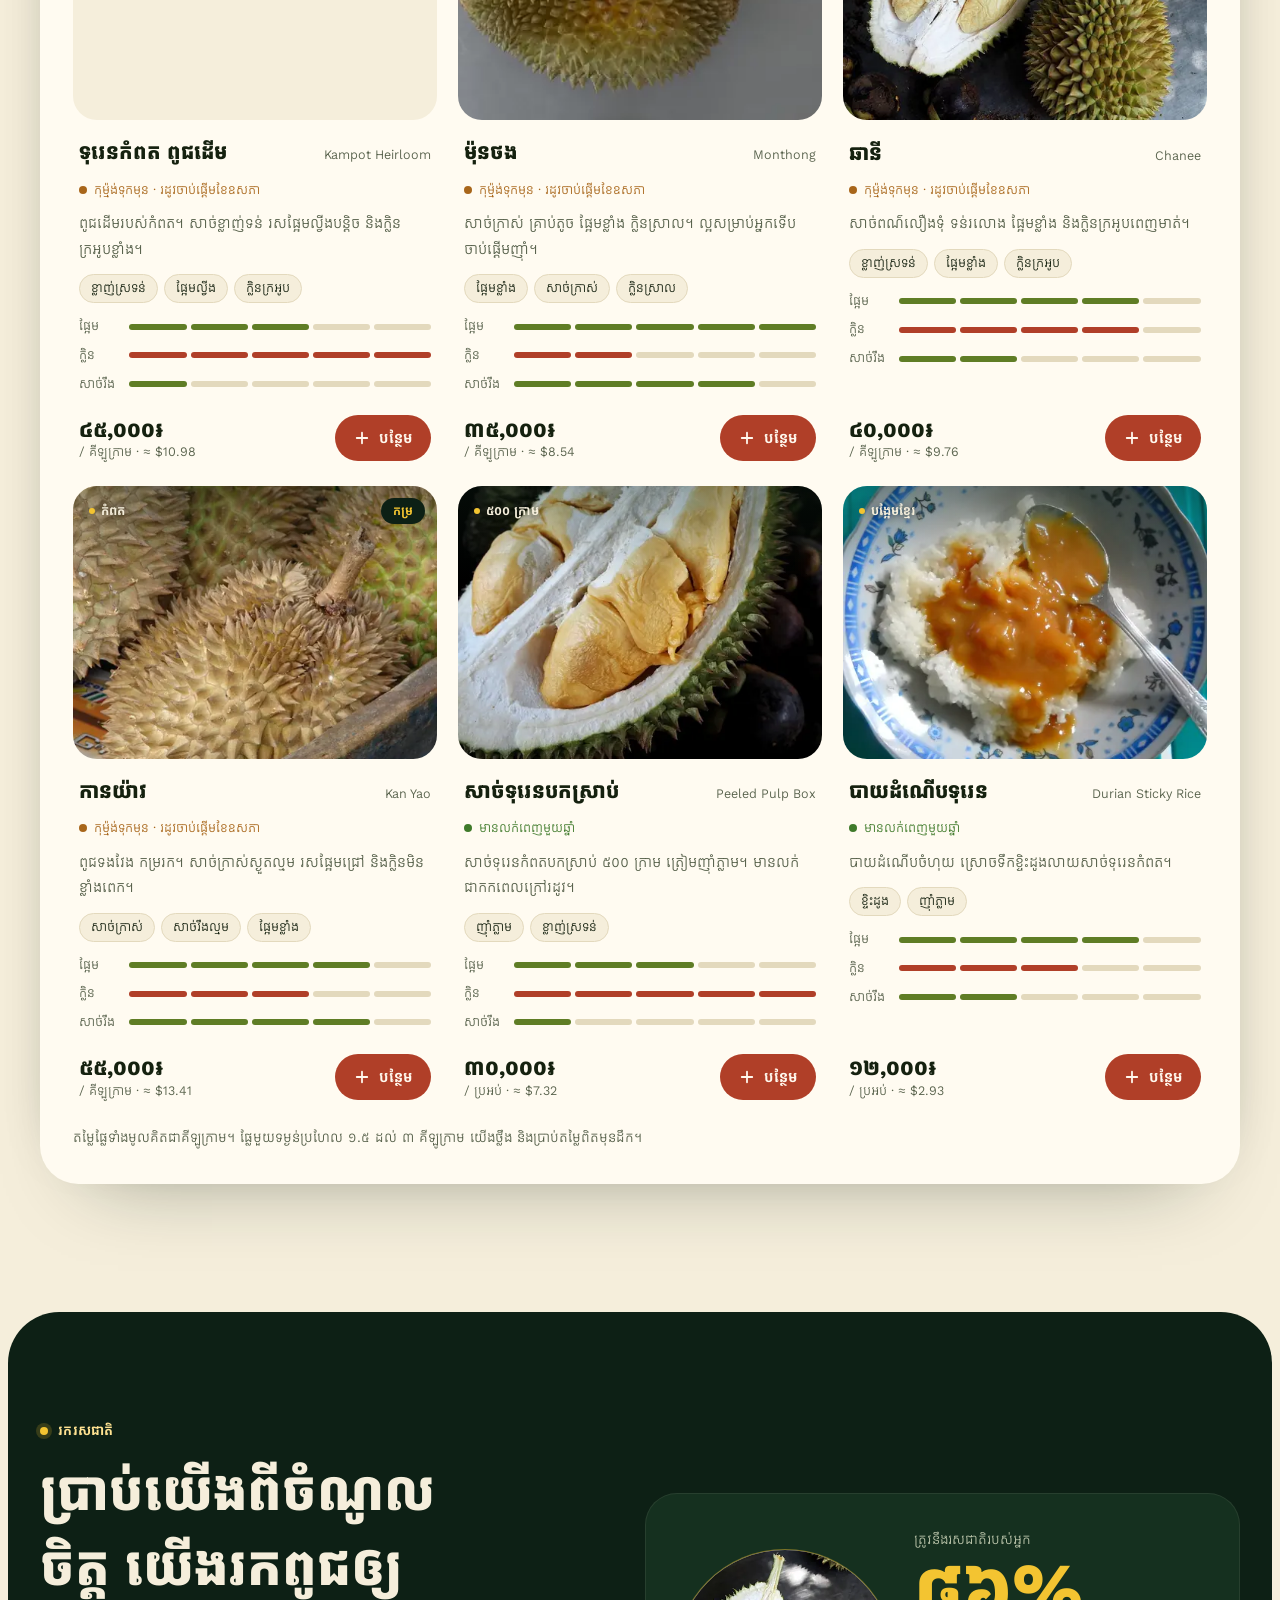
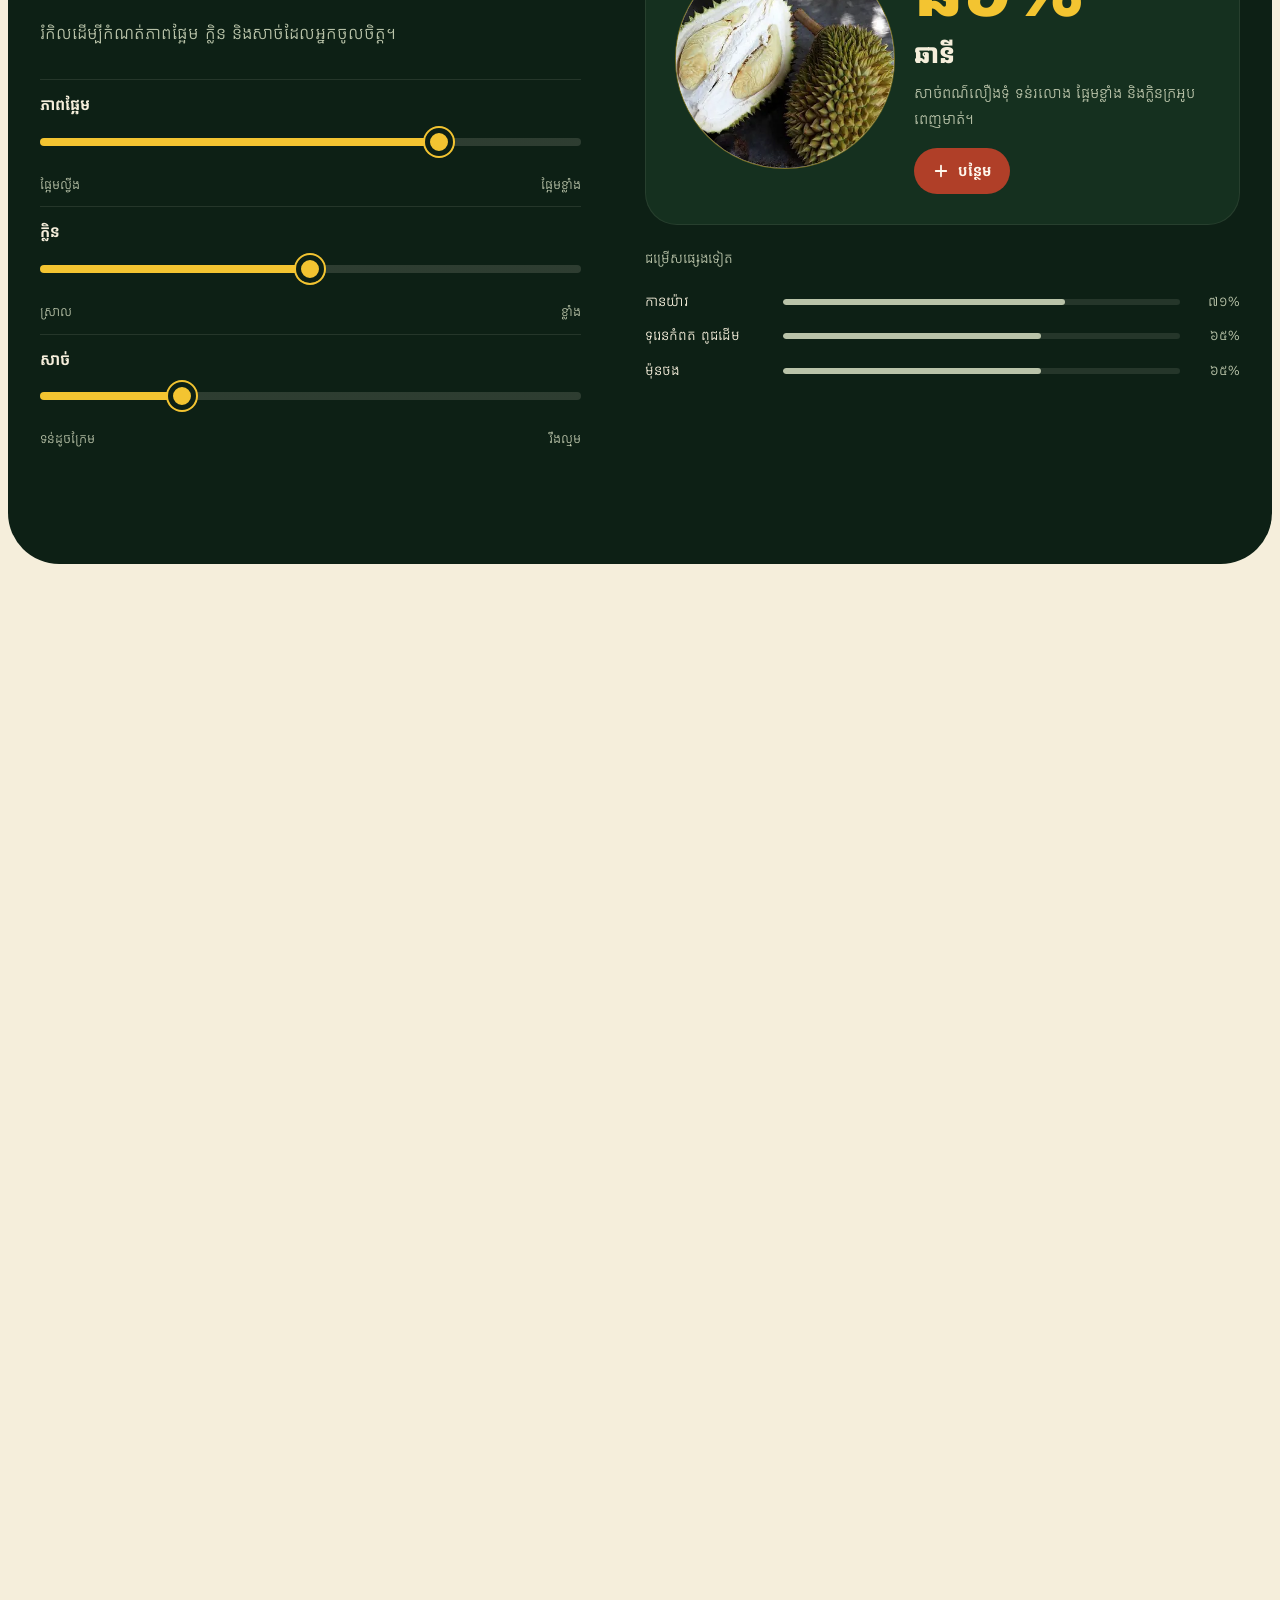
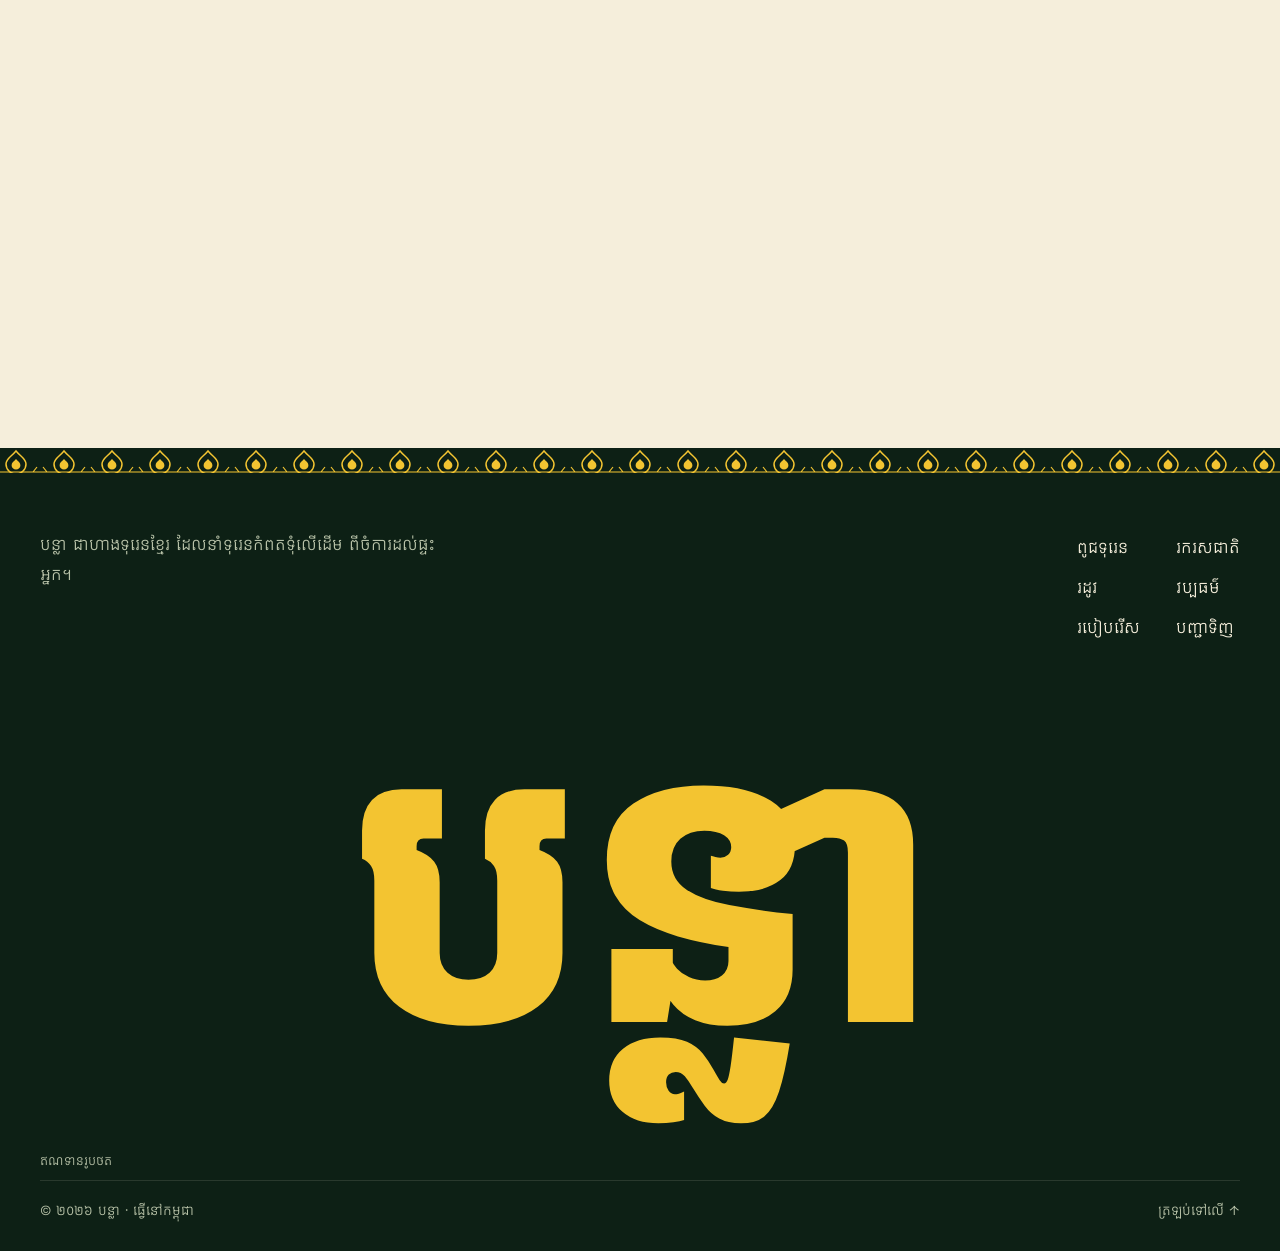
==== commit 1fbaeb25: "Publish ff9282e" ====
--- a/index.html
+++ b/index.html
@@ -24,9 +24,9 @@
   <link rel="preload" as="image" href="assets/photos/hero-open-560.webp" imagesrcset="assets/photos/hero-open-560.webp 560w, assets/photos/hero-open-1000.webp 922w" imagesizes="(max-width: 820px) 80vw, 460px" fetchpriority="high">
   <script>try{var t=localStorage.getItem('bonla:theme');if(t==='"dark"'||t==='"light"')document.documentElement.dataset.theme=JSON.parse(t)}catch(e){}</script>
   <meta name="color-scheme" content="light dark">
-  <link rel="stylesheet" href="assets/css/styles.css?v=dev">
-  <script defer src="assets/js/data.js?v=dev"></script>
-  <script defer src="assets/js/app.js?v=dev"></script>
+  <link rel="stylesheet" href="assets/css/styles.css?v=ff9282e">
+  <script defer src="assets/js/data.js?v=ff9282e"></script>
+  <script defer src="assets/js/app.js?v=ff9282e"></script>
   <script type="application/ld+json">
   {
     "@context": "https://schema.org",
--- a/assets/css/styles.css
+++ b/assets/css/styles.css
@@ -569,17 +569,17 @@
   transform: rotate(calc(var(--p) * 100deg)); opacity: .55; pointer-events: none;
 }
 .dial text { font-family: var(--font); }
-/* arch = the shape of a Khmer temple doorway */
+/* round frame: a whole fruit inside the clock dial */
 .arch {
-  position: relative; margin: 0; width: min(100%, 440px); aspect-ratio: 922 / 1253;
-  border-radius: 999px 999px 28px 28px; overflow: hidden;
+  position: relative; margin: 0; width: min(100%, 440px); aspect-ratio: 1;
+  border-radius: 50%; overflow: hidden;
   box-shadow: 0 0 0 1px rgba(243, 196, 49, .55), 0 0 0 10px rgba(13, 32, 21, .6), 0 0 0 11px rgba(243, 196, 49, .35), 0 60px 80px -30px rgba(0, 0, 0, .7);
   transform: translate3d(calc(var(--mx) * 10px), calc(var(--p) * -30px + var(--my) * 8px), 0);
   animation: archIn 1.2s var(--ease) .1s both;
 }
-.arch img { width: 100%; height: 100%; object-fit: cover; transform: scale(1.04); transition: transform 1.2s var(--ease); }
+.arch img { width: 100%; height: 100%; object-fit: cover; object-position: 50% 42%; transform: scale(1.04); transition: transform 1.2s var(--ease); }
 .hero__visual:hover .arch img { transform: scale(1.09); }
-@keyframes archIn { from { opacity: 0; clip-path: inset(100% 0 0 0 round 999px 999px 28px 28px); } to { clip-path: inset(0 0 0 0 round 999px 999px 28px 28px); } }
+@keyframes archIn { from { opacity: 0; clip-path: circle(0% at 50% 50%); } to { clip-path: circle(50% at 50% 50%); } }
 .float-card {
   position: absolute; left: max(0px, calc(50% - 280px)); bottom: 12%;
   display: grid; gap: 0; padding: 14px 20px; border-radius: 22px;
@@ -638,14 +638,14 @@
 .card__origin::before { background: var(--gold); }
 .badge { z-index: 1; }
 
-.match__art { aspect-ratio: 1; border-radius: 999px 999px 24px 24px; overflow: hidden; background: var(--jungle-3); box-shadow: 0 0 0 1px rgba(243, 196, 49, .45); max-width: 100%; }
+.match__art { aspect-ratio: 1; border-radius: 50%; overflow: hidden; background: var(--jungle-3); box-shadow: 0 0 0 1px rgba(243, 196, 49, .45); max-width: 100%; }
 .match__art img { width: 100%; height: 100%; object-fit: cover; animation: pop .6s var(--ease); }
 @keyframes pop { from { transform: scale(1.12); opacity: .3; } }
 
 /* ---------- season photo ---------- */
 .season__top { display: grid; grid-template-columns: minmax(0, 1.2fr) minmax(0, .8fr); gap: clamp(24px, 4vw, 64px); align-items: end; margin-bottom: clamp(24px, 3vw, 40px); }
 .season__top .season__now { margin-top: 22px; }
-.season__fig { margin: 0; border-radius: 999px 999px 28px 28px; overflow: hidden; aspect-ratio: 4 / 3.4; max-width: 100%; }
+.season__fig { margin: 0; border-radius: 28px; overflow: hidden; aspect-ratio: 4 / 3.4; max-width: 100%; }
 .season__fig img { width: 100%; height: 100%; object-fit: cover; }
 
 /* ---------- culture photo cards ---------- */
@@ -866,7 +866,7 @@
   .hero__copy h1 { font-size: clamp(24px, 6.6vw, 34px); }
   .hero__sub { font-size: 16px; }
   .hero__visual { padding: 18px 0 8px; }
-  .arch { width: min(68%, 330px); }
+  .arch { width: min(60%, 300px); }
   .dial { width: 100%; max-width: 440px; }
   .float-card { left: 2%; bottom: 10%; padding: 10px 14px; border-radius: 18px; }
   .hero__cta .btn { flex: 1 1 140px; }
@@ -1313,9 +1313,9 @@
   animation: breathe 7s ease-in-out infinite alternate;
 }
 .promo__img {
-  position: absolute; z-index: -1; right: clamp(16px, 3vw, 40px); bottom: -40px; width: clamp(150px, 20vw, 280px); height: auto;
-  border-radius: 999px 999px 24px 24px; box-shadow: 0 0 0 1px rgba(243, 196, 49, .45), 0 30px 60px -20px rgba(0, 0, 0, .6);
-  transform: rotate(6deg); animation: bob 5s ease-in-out infinite alternate;
+  position: absolute; z-index: -1; right: clamp(20px, 3vw, 44px); top: 0; bottom: 0; margin-block: auto; width: clamp(150px, 20vw, 280px); height: auto;
+  aspect-ratio: 1; object-fit: cover; object-position: 50% 40%;
+  border-radius: 50%; box-shadow: 0 0 0 1px rgba(243, 196, 49, .45), 0 0 0 8px rgba(13, 32, 21, .6), 0 0 0 9px rgba(243, 196, 49, .3), 0 30px 60px -20px rgba(0, 0, 0, .6); animation: bob 5s ease-in-out infinite alternate;
 }
 .promo__k { display: inline-flex; align-items: center; gap: 8px; color: var(--gold); font-weight: 600; font-size: 14px; }
 .promo__k::before { content: ""; width: 8px; height: 8px; border-radius: 50%; background: var(--gold); animation: livePulse 1.8s ease-out infinite; color: var(--gold); }
@@ -1357,3 +1357,15 @@
   .pollen, .promo__glow, .hero__visual::before { display: none; }
   .btn--shine::after, .hero__cta .btn--gold::after, .buybar__btn::after { display: none; }
 }
+
+/* countdown: size digits from the clock's own width so Khmer numerals never overflow */
+.promo__clock { container-type: inline-size; min-width: 0; align-self: center; }
+.cd { min-width: 0; overflow: hidden; padding-inline: 4px; }
+.cd__v { font-size: clamp(20px, 9cqi, 46px); white-space: nowrap; letter-spacing: -.02em; }
+.cd__l { white-space: nowrap; font-size: clamp(11px, 3.2cqi, 13px); }
+@media (max-width: 1100px) and (min-width: 821px) {
+  .promo__card { grid-template-columns: 1fr; padding-right: clamp(24px, 26vw, 300px); }
+  .promo__clock { max-width: 460px; }
+}
+.promo__clock { grid-template-columns: 1.5fr 1fr 1fr 1fr; }
+.cd__v { font-size: clamp(18px, 8cqi, 44px); }
